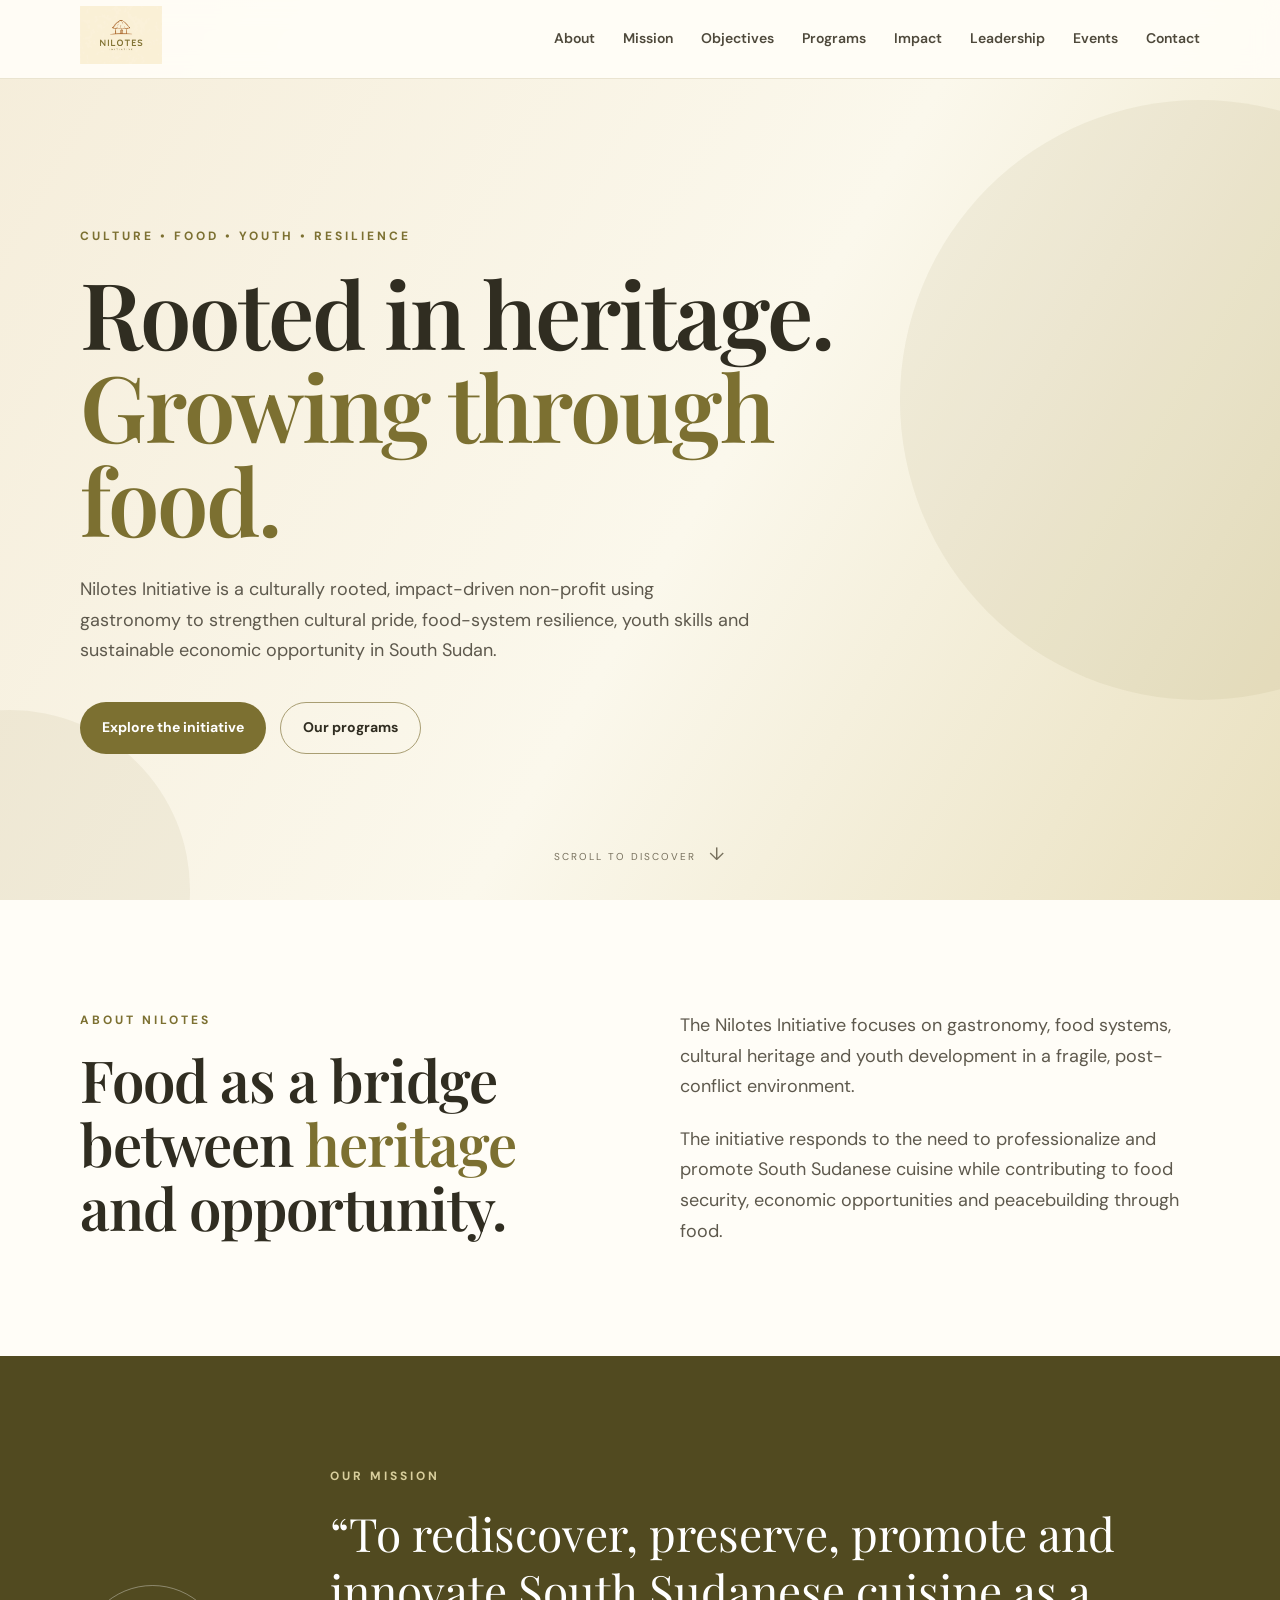
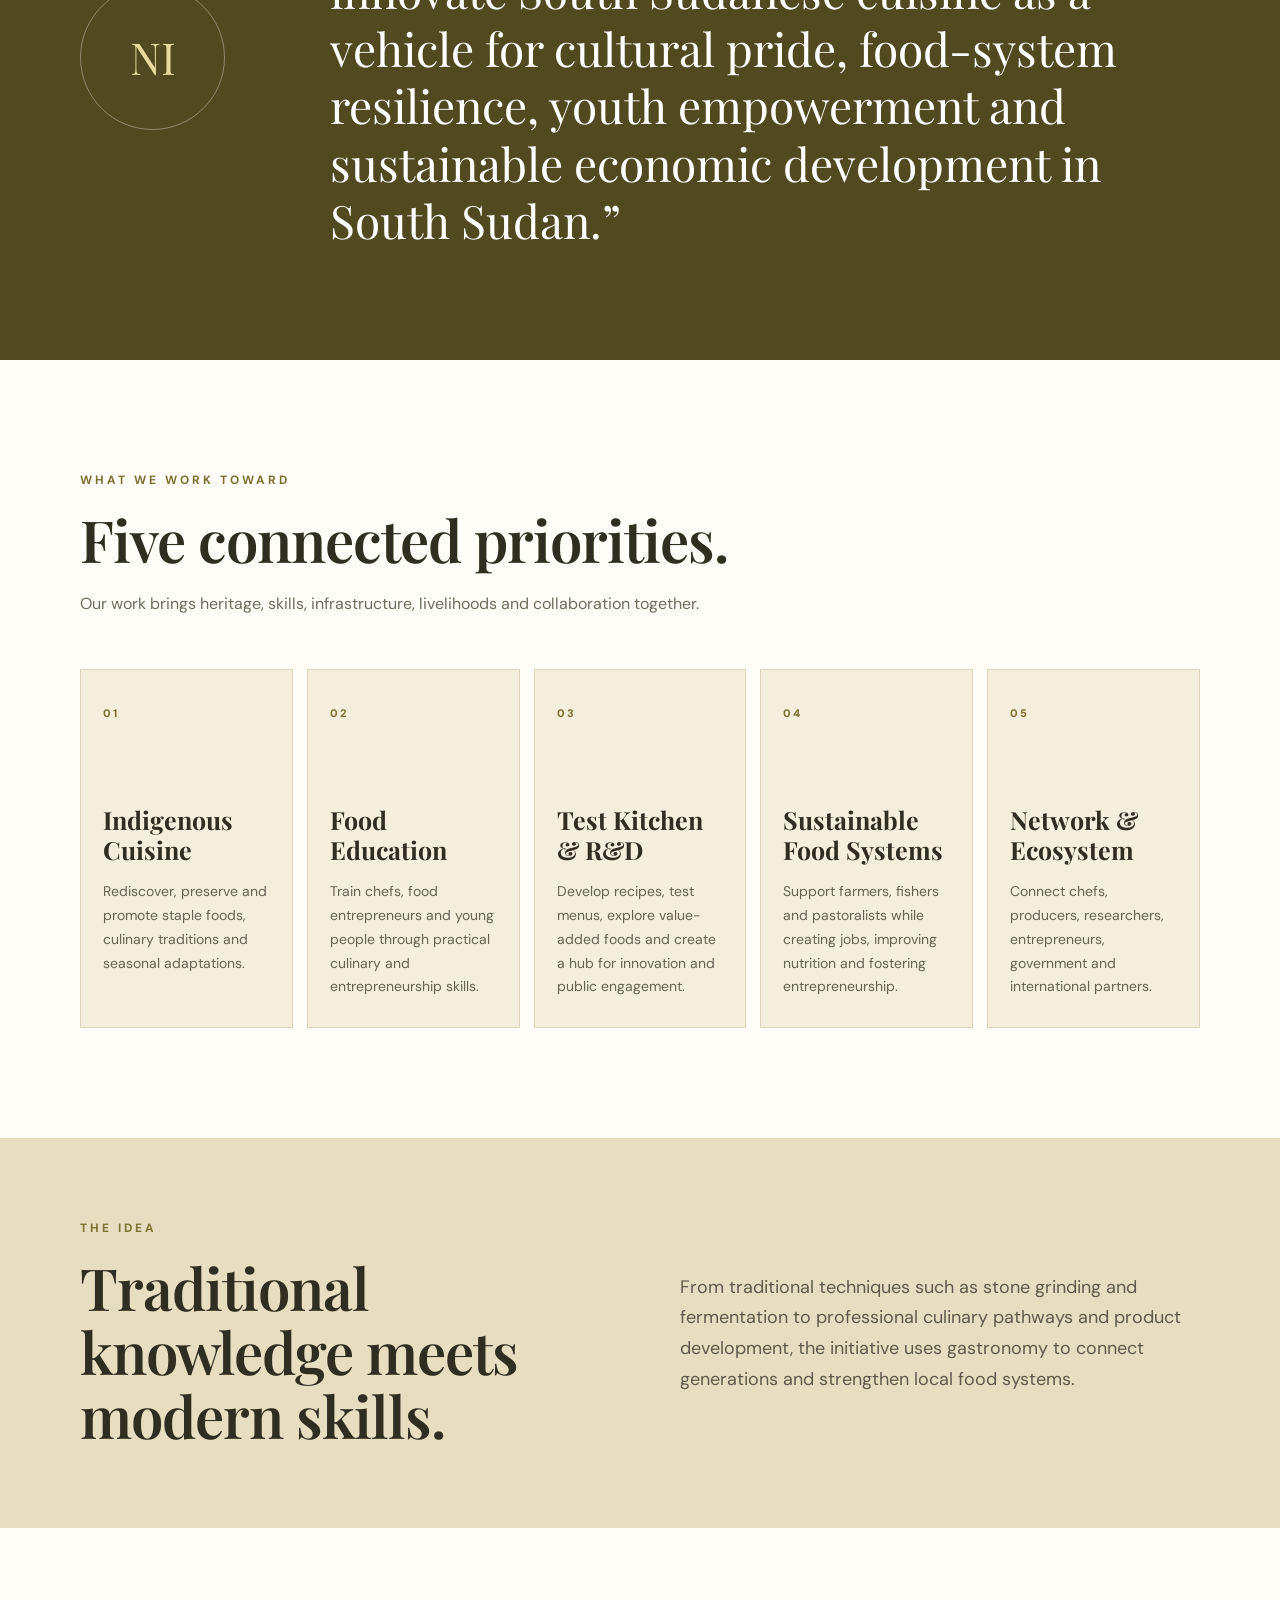
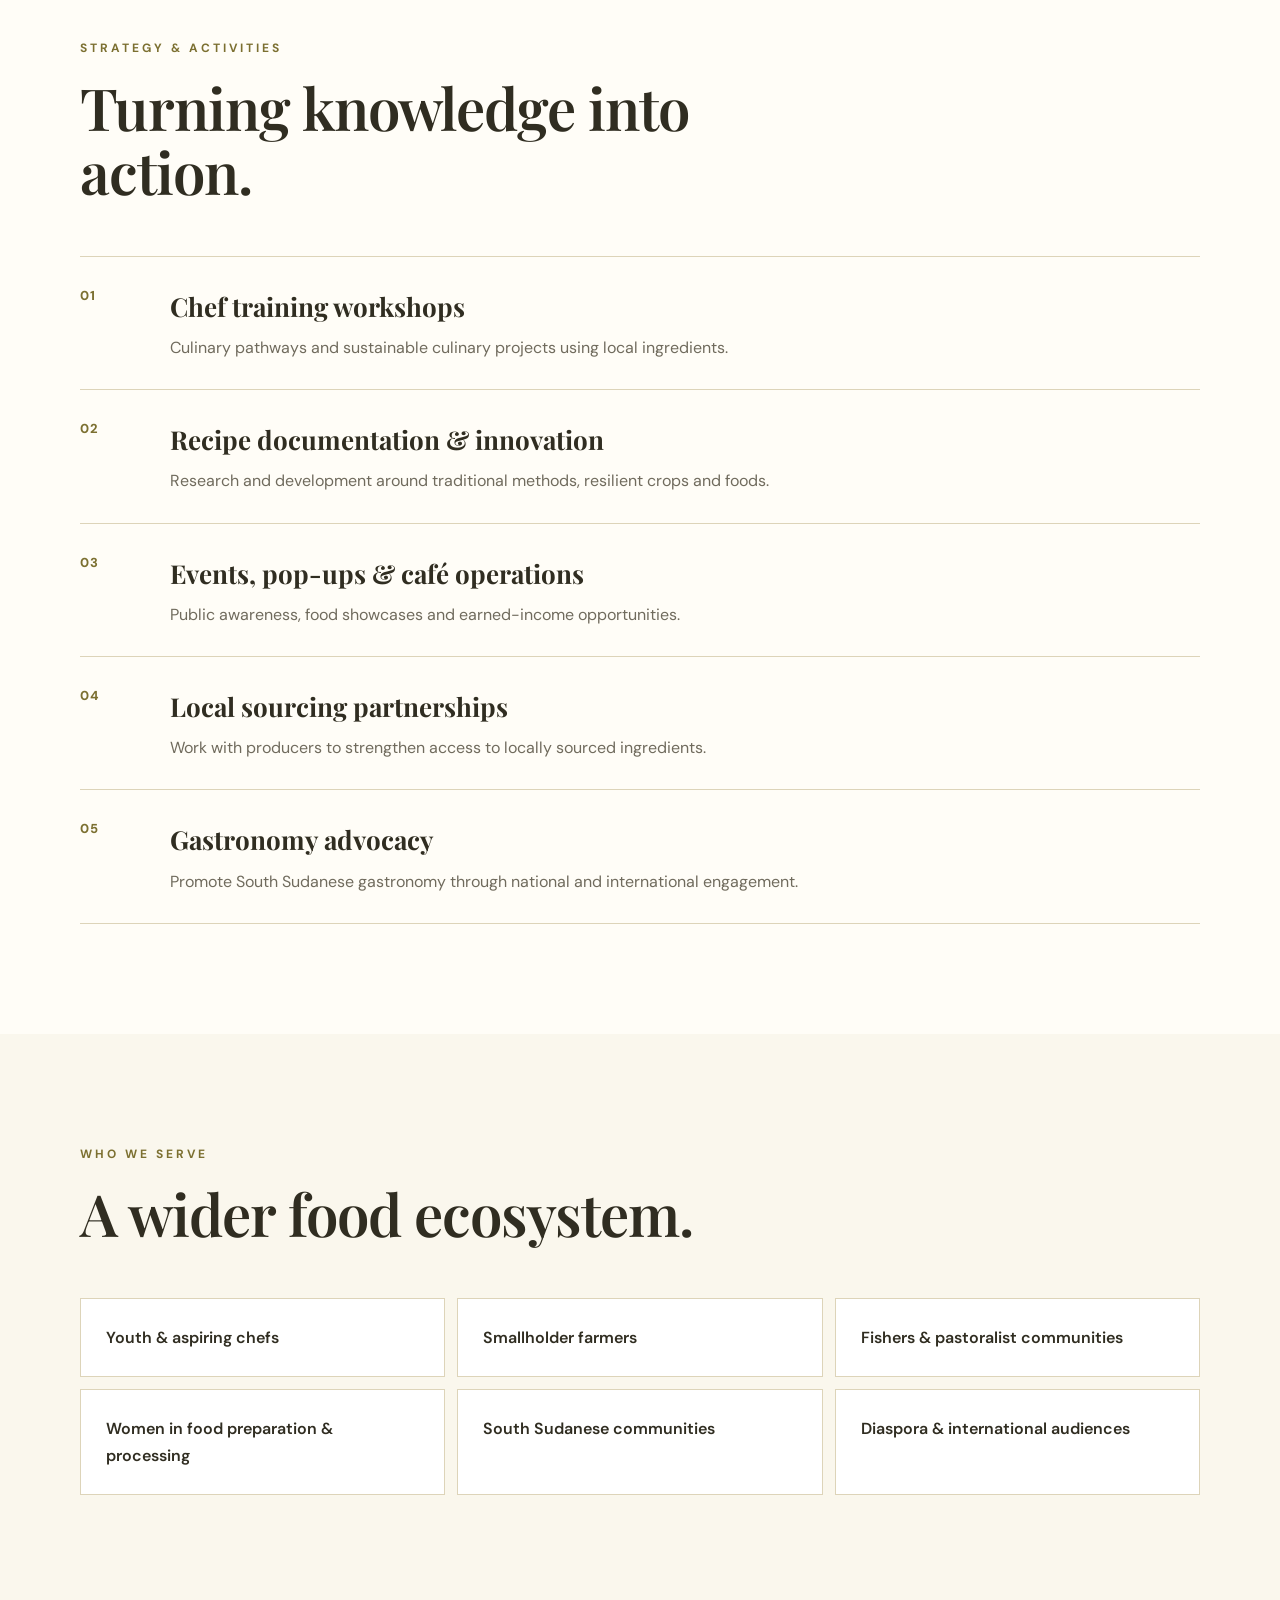
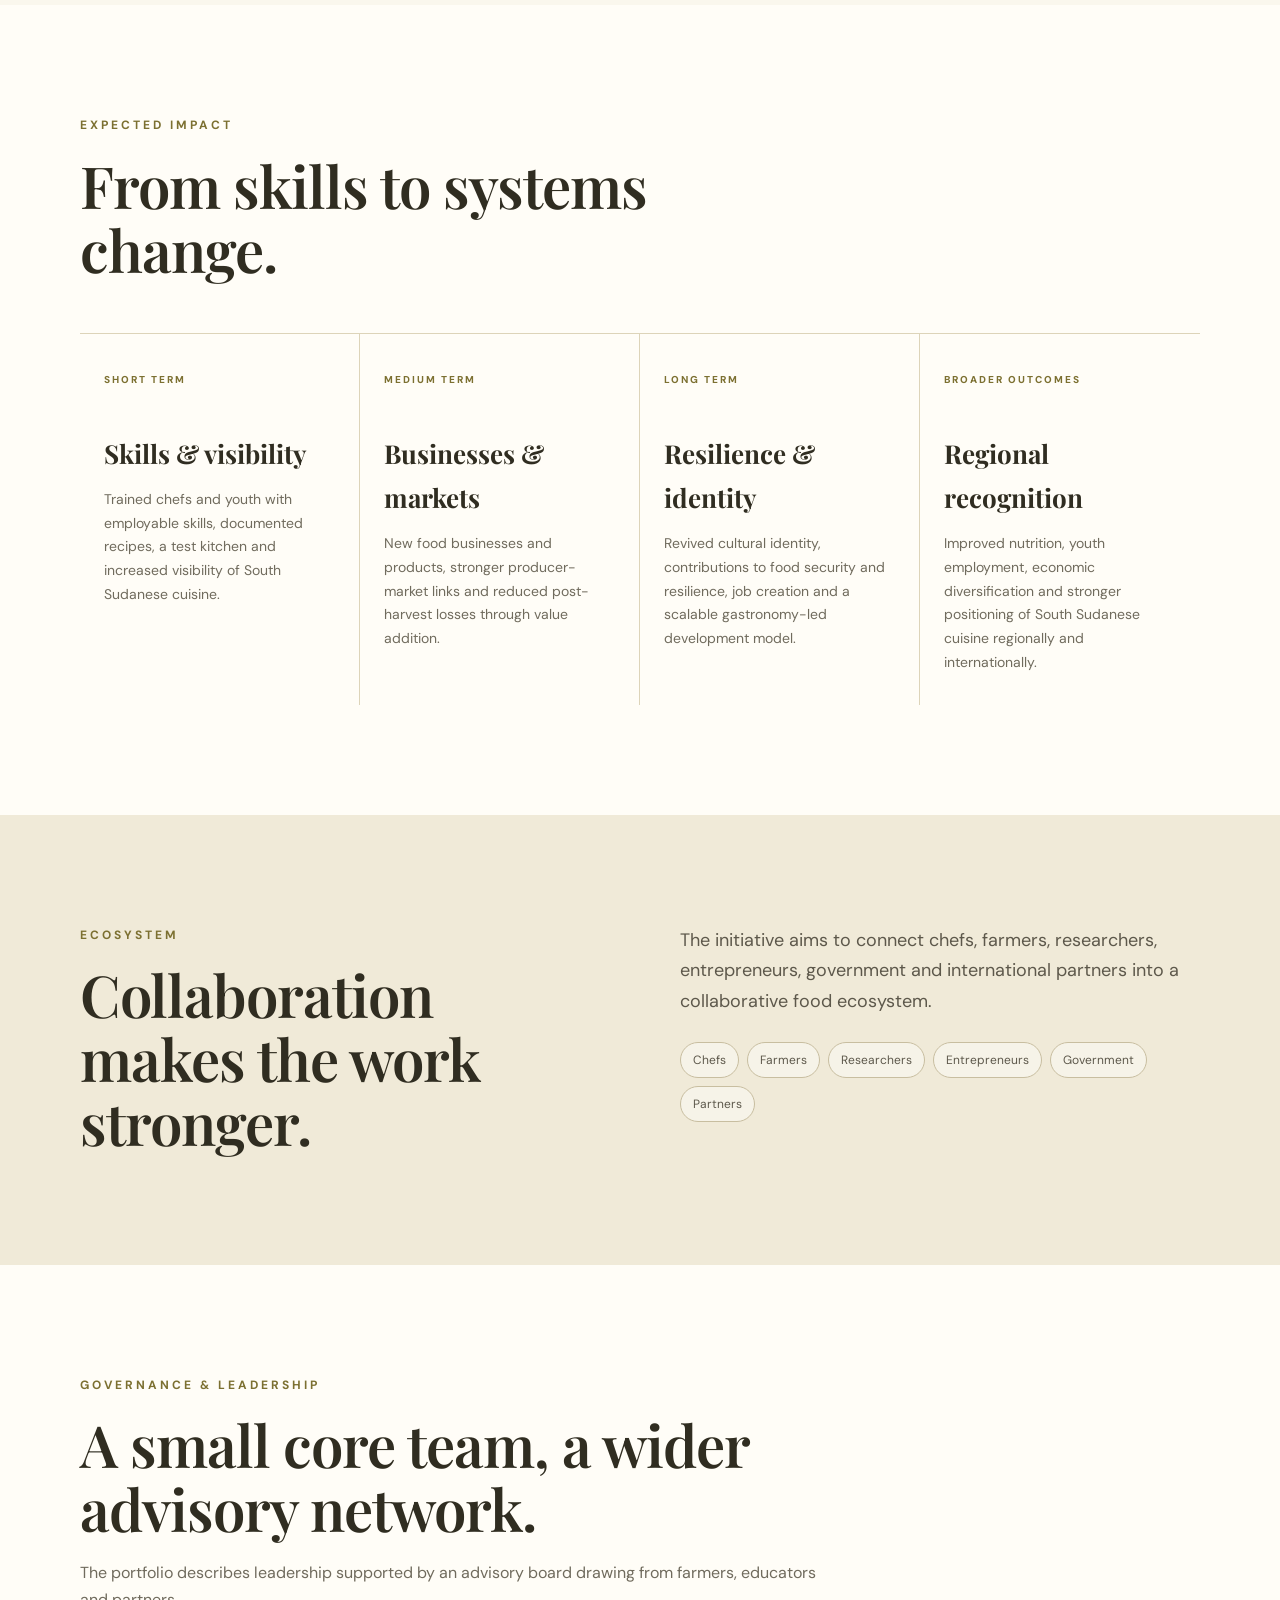
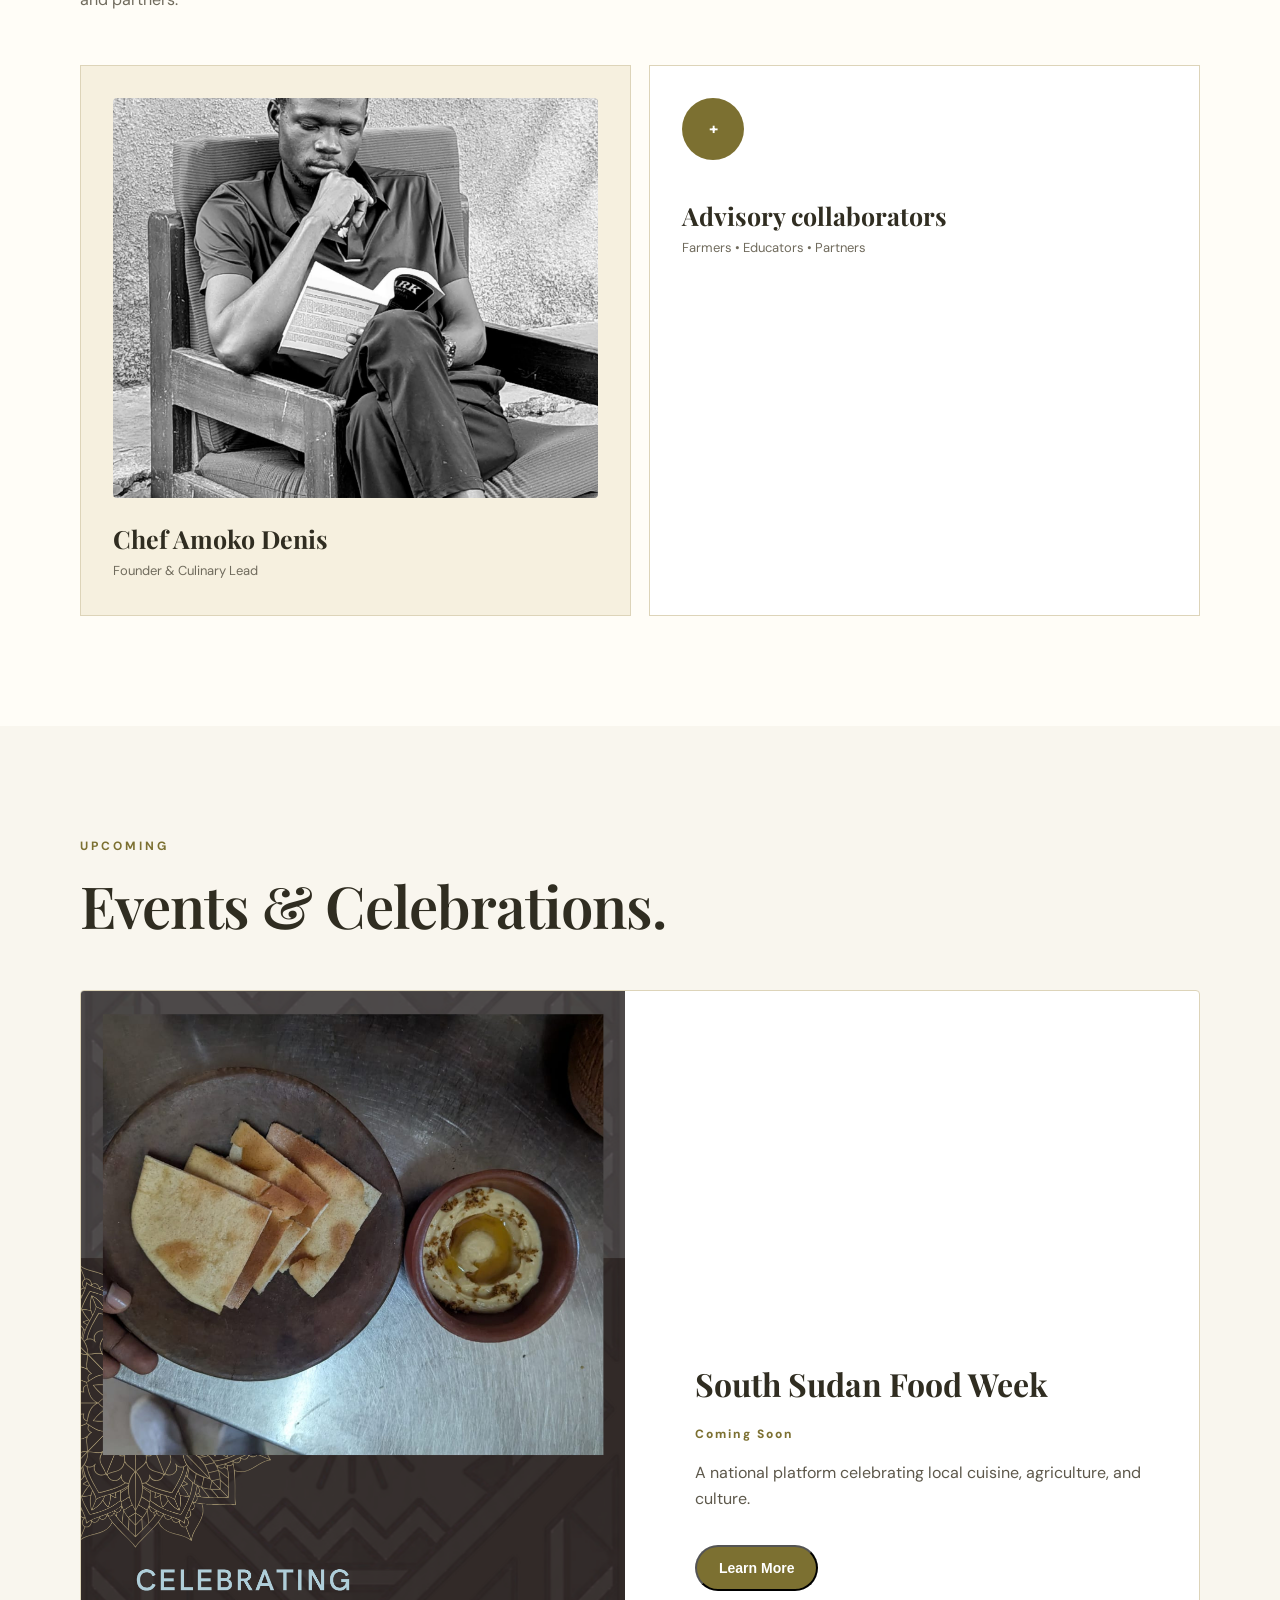
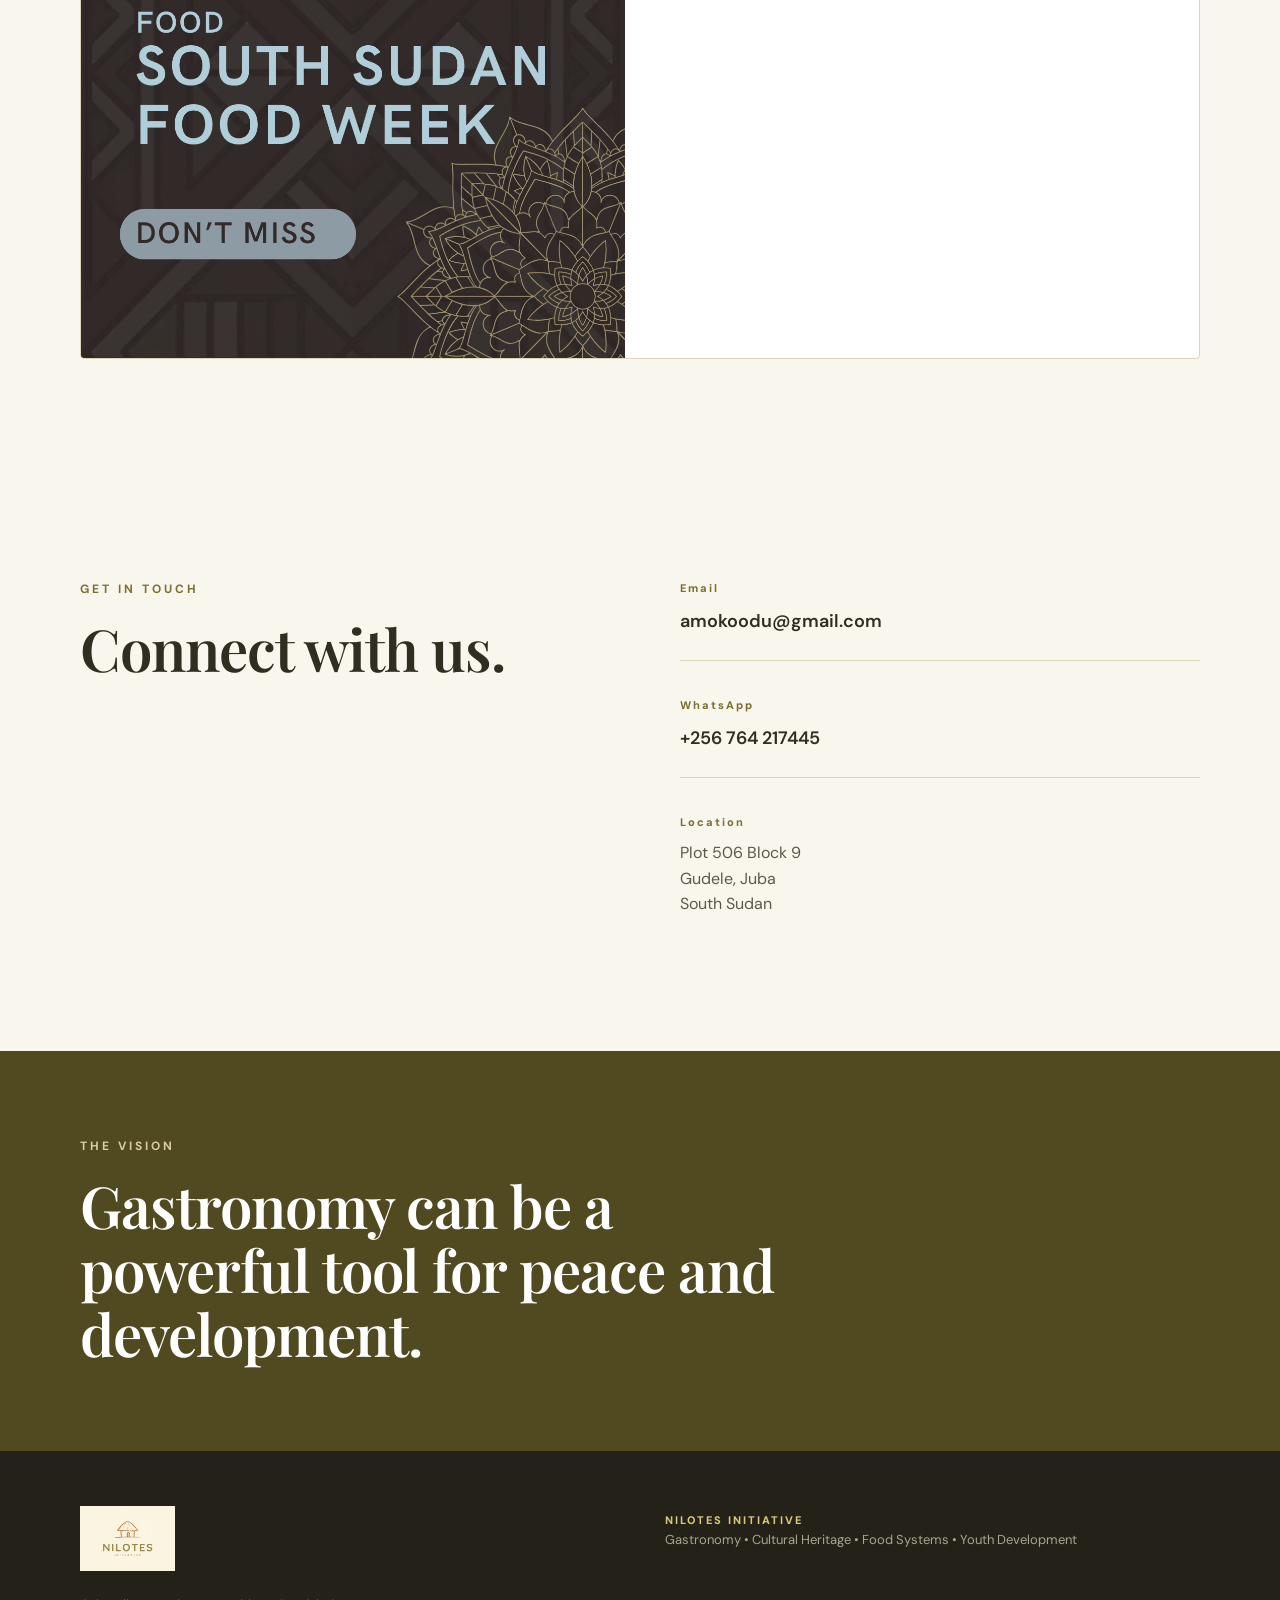
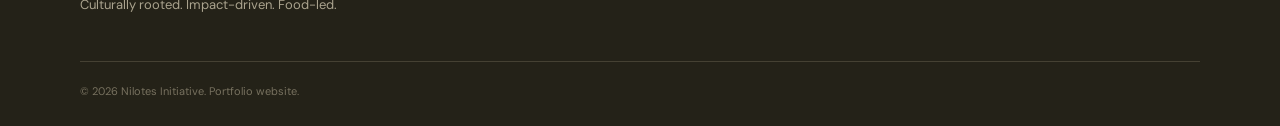
==== index.html @ ce0da90e "Add event details modal with South Sudan Food Week information" ====
<!DOCTYPE html>
<html lang="en">
<head>
  <meta charset="UTF-8">
  <meta name="viewport" content="width=device-width, initial-scale=1.0">
  <meta name="description" content="Nilotes Initiative — rediscovering, preserving, promoting and innovating South Sudanese cuisine.">
  <title>Nilotes Initiative | Gastronomy, Heritage & Food Systems</title>
  <link rel="icon" type="image/jpeg" href="assets/logo.jpeg">
  <link rel="preconnect" href="https://fonts.googleapis.com">
  <link rel="preconnect" href="https://fonts.gstatic.com" crossorigin>
  <link href="https://fonts.googleapis.com/css2?family=DM+Sans:wght@400;500;600;700&family=Playfair+Display:wght@500;600;700&display=swap" rel="stylesheet">
  <link rel="stylesheet" href="style.css">
  <script>
    window.va = window.va || function () { (window.vaq = window.vaq || []).push(arguments) };
  </script>
  <script defer src="/_vercel/insights/script.js"></script>
</head>
<body>
  <header class="site-header" id="top">
    <div class="container nav-wrap">
      <a class="brand" href="#home" aria-label="Nilotes Initiative home">
        <img src="assets/logo.jpeg" alt="Nilotes Initiative logo">
      </a>
      <button class="menu-toggle" aria-label="Open navigation" aria-expanded="false">☰</button>
      <nav class="nav" aria-label="Main navigation">
        <a href="#about">About</a>
        <a href="#mission">Mission</a>
        <a href="#objectives">Objectives</a>
        <a href="#programs">Programs</a>
        <a href="#impact">Impact</a>
        <a href="#team">Leadership</a>
        <a href="#events">Events</a>
        <a href="#contact">Contact</a>
      </nav>
    </div>
  </header>

  <main>
    <section class="hero" id="home">
      <div class="hero-overlay"></div>
      <div class="container hero-content">
        <p class="eyebrow">CULTURE • FOOD • YOUTH • RESILIENCE</p>
        <h1>Rooted in heritage.<br><span>Growing through food.</span></h1>
        <p class="hero-text">
          Nilotes Initiative is a culturally rooted, impact-driven non-profit using gastronomy
          to strengthen cultural pride, food-system resilience, youth skills and sustainable
          economic opportunity in South Sudan.
        </p>
        <div class="hero-actions">
          <a class="btn btn-primary" href="#about">Explore the initiative</a>
          <a class="btn btn-ghost" href="#programs">Our programs</a>
        </div>
      </div>
      <div class="scroll-note">SCROLL TO DISCOVER <span>↓</span></div>
    </section>

    <section class="intro section" id="about">
      <div class="container two-col">
        <div>
          <p class="eyebrow">ABOUT NILOTES</p>
          <h2>Food as a bridge between <em>heritage</em> and opportunity.</h2>
        </div>
        <div class="lead-copy">
          <p>
            The Nilotes Initiative focuses on gastronomy, food systems, cultural heritage and
            youth development in a fragile, post-conflict environment.
          </p>
          <p>
            The initiative responds to the need to professionalize and promote South Sudanese
            cuisine while contributing to food security, economic opportunities and peacebuilding
            through food.
          </p>
        </div>
      </div>
    </section>

    <section class="mission section dark-section" id="mission">
      <div class="container mission-grid">
        <div class="mission-mark">NI</div>
        <div>
          <p class="eyebrow light">OUR MISSION</p>
          <blockquote>
            “To rediscover, preserve, promote and innovate South Sudanese cuisine as a vehicle
            for cultural pride, food-system resilience, youth empowerment and sustainable
            economic development in South Sudan.”
          </blockquote>
        </div>
      </div>
    </section>

    <section class="section objectives" id="objectives">
      <div class="container">
        <div class="section-heading">
          <p class="eyebrow">WHAT WE WORK TOWARD</p>
          <h2>Five connected priorities.</h2>
          <p>Our work brings heritage, skills, infrastructure, livelihoods and collaboration together.</p>
        </div>

        <div class="cards">
          <article class="card">
            <span class="card-number">01</span>
            <h3>Indigenous Cuisine</h3>
            <p>Rediscover, preserve and promote staple foods, culinary traditions and seasonal adaptations.</p>
          </article>
          <article class="card">
            <span class="card-number">02</span>
            <h3>Food Education</h3>
            <p>Train chefs, food entrepreneurs and young people through practical culinary and entrepreneurship skills.</p>
          </article>
          <article class="card">
            <span class="card-number">03</span>
            <h3>Test Kitchen & R&D</h3>
            <p>Develop recipes, test menus, explore value-added foods and create a hub for innovation and public engagement.</p>
          </article>
          <article class="card">
            <span class="card-number">04</span>
            <h3>Sustainable Food Systems</h3>
            <p>Support farmers, fishers and pastoralists while creating jobs, improving nutrition and fostering entrepreneurship.</p>
          </article>
          <article class="card">
            <span class="card-number">05</span>
            <h3>Network & Ecosystem</h3>
            <p>Connect chefs, producers, researchers, entrepreneurs, government and international partners.</p>
          </article>
        </div>
      </div>
    </section>

    <section class="story-band">
      <div class="container story-grid">
        <div>
          <p class="eyebrow">THE IDEA</p>
          <h2>Traditional knowledge meets modern skills.</h2>
        </div>
        <p>
          From traditional techniques such as stone grinding and fermentation to professional
          culinary pathways and product development, the initiative uses gastronomy to connect
          generations and strengthen local food systems.
        </p>
      </div>
    </section>

    <section class="section programs" id="programs">
      <div class="container">
        <div class="section-heading">
          <p class="eyebrow">STRATEGY & ACTIVITIES</p>
          <h2>Turning knowledge into action.</h2>
        </div>
        <div class="program-list">
          <div class="program">
            <div class="program-icon">01</div>
            <div>
              <h3>Chef training workshops</h3>
              <p>Culinary pathways and sustainable culinary projects using local ingredients.</p>
            </div>
          </div>
          <div class="program">
            <div class="program-icon">02</div>
            <div>
              <h3>Recipe documentation & innovation</h3>
              <p>Research and development around traditional methods, resilient crops and foods.</p>
            </div>
          </div>
          <div class="program">
            <div class="program-icon">03</div>
            <div>
              <h3>Events, pop-ups & café operations</h3>
              <p>Public awareness, food showcases and earned-income opportunities.</p>
            </div>
          </div>
          <div class="program">
            <div class="program-icon">04</div>
            <div>
              <h3>Local sourcing partnerships</h3>
              <p>Work with producers to strengthen access to locally sourced ingredients.</p>
            </div>
          </div>
          <div class="program">
            <div class="program-icon">05</div>
            <div>
              <h3>Gastronomy advocacy</h3>
              <p>Promote South Sudanese gastronomy through national and international engagement.</p>
            </div>
          </div>
        </div>
      </div>
    </section>

    <section class="beneficiaries section">
      <div class="container">
        <div class="section-heading">
          <p class="eyebrow">WHO WE SERVE</p>
          <h2>A wider food ecosystem.</h2>
        </div>
        <div class="beneficiary-grid">
          <div>Youth & aspiring chefs</div>
          <div>Smallholder farmers</div>
          <div>Fishers & pastoralist communities</div>
          <div>Women in food preparation & processing</div>
          <div>South Sudanese communities</div>
          <div>Diaspora & international audiences</div>
        </div>
      </div>
    </section>

    <section class="section impact" id="impact">
      <div class="container">
        <div class="section-heading">
          <p class="eyebrow">EXPECTED IMPACT</p>
          <h2>From skills to systems change.</h2>
        </div>
        <div class="timeline">
          <div class="timeline-item">
            <span>SHORT TERM</span>
            <h3>Skills & visibility</h3>
            <p>Trained chefs and youth with employable skills, documented recipes, a test kitchen and increased visibility of South Sudanese cuisine.</p>
          </div>
          <div class="timeline-item">
            <span>MEDIUM TERM</span>
            <h3>Businesses & markets</h3>
            <p>New food businesses and products, stronger producer-market links and reduced post-harvest losses through value addition.</p>
          </div>
          <div class="timeline-item">
            <span>LONG TERM</span>
            <h3>Resilience & identity</h3>
            <p>Revived cultural identity, contributions to food security and resilience, job creation and a scalable gastronomy-led development model.</p>
          </div>
          <div class="timeline-item">
            <span>BROADER OUTCOMES</span>
            <h3>Regional recognition</h3>
            <p>Improved nutrition, youth employment, economic diversification and stronger positioning of South Sudanese cuisine regionally and internationally.</p>
          </div>
        </div>
      </div>
    </section>

    <section class="section ecosystem">
      <div class="container two-col">
        <div>
          <p class="eyebrow">ECOSYSTEM</p>
          <h2>Collaboration makes the work stronger.</h2>
        </div>
        <div class="ecosystem-copy">
          <p>
            The initiative aims to connect chefs, farmers, researchers, entrepreneurs, government
            and international partners into a collaborative food ecosystem.
          </p>
          <div class="tag-row">
            <span>Chefs</span><span>Farmers</span><span>Researchers</span><span>Entrepreneurs</span>
            <span>Government</span><span>Partners</span>
          </div>
        </div>
      </div>
    </section>

    <section class="section leadership" id="team">
      <div class="container">
        <div class="section-heading">
          <p class="eyebrow">GOVERNANCE & LEADERSHIP</p>
          <h2>A small core team, a wider advisory network.</h2>
          <p>The portfolio describes leadership supported by an advisory board drawing from farmers, educators and partners.</p>
        </div>
        <div class="team-grid">
          <article class="person">
            <img src="assets/amoko.jpg" alt="Chef Amoko Denis" class="person-photo">
            <h3>Chef Amoko Denis</h3>
            <p>Founder & Culinary Lead</p>
          </article>
          <article class="person advisory">
            <div class="initials">+</div>
            <h3>Advisory collaborators</h3>
            <p>Farmers • Educators • Partners</p>
          </article>
        </div>
      </div>
    </section>

    <section class="section events" id="events">
      <div class="container">
        <div class="section-heading">
          <p class="eyebrow">UPCOMING</p>
          <h2>Events & Celebrations.</h2>
        </div>
        <div class="events-grid">
          <div class="event-card">
            <img src="assets/food-week.png" alt="South Sudan Food Week" class="event-image">
            <div class="event-info">
              <h3>South Sudan Food Week</h3>
              <p class="event-status">Coming Soon</p>
              <p class="event-description">A national platform celebrating local cuisine, agriculture, and culture.</p>
              <button class="btn btn-primary event-btn" data-event="food-week">Learn More</button>
            </div>
          </div>
        </div>
      </div>
    </section>

    <!-- Event Modal -->
    <div id="eventModal" class="modal">
      <div class="modal-content">
        <span class="close">&times;</span>
        <h2>South Sudan Food Week</h2>
        <p class="modal-subtitle">A National Platform for Culinary Heritage & Sustainable Gastronomy</p>
        
        <h3>About the Event</h3>
        <p>South Sudan Food Week is a national platform celebrating local cuisine, agriculture, and culture. Inspired by models such as Cairo Food Week, it showcases South Sudanese talent alongside regional and international chefs, promotes local produce, and creates immersive experiences that blend heritage with modern hospitality.</p>
        
        <h3>Objectives</h3>
        <p>To place South Sudanese food and chefs on the regional and global gastronomy map, strengthen local value chains, reduce import dependence, and position the country as a destination for authentic culinary experiences.</p>
        
        <h3>Mission</h3>
        <p>We celebrate our diverse culinary heritage while advancing sustainable gastronomy through the use of local ingredients, short supply chains, and responsible practices as the future of hospitality. Through chef collaborations, markets, tastings, and dialogues, the event supports local producers, elevates emerging talent, and builds resilient food systems that nourish communities and power the hospitality sector.</p>
        
        <h3>Event Contact</h3>
        <p><strong>Amoko Denis Tani</strong><br>
        📞 +256 926 995461<br>
        📧 amokoodu@gmail.com</p>
        
        <p class="modal-note">For more information and partnership opportunities, reach out directly to the event organizer.</p>
      </div>
    </div>

    <section class="section contact" id="contact">
      <div class="container">
        <div class="contact-grid">
          <div>
            <p class="eyebrow">GET IN TOUCH</p>
            <h2>Connect with us.</h2>
          </div>
          <div class="contact-info">
            <div class="contact-item">
              <p class="contact-label">Email</p>
              <a href="mailto:amokoodu@gmail.com" class="contact-link">amokoodu@gmail.com</a>
            </div>
            <div class="contact-item">
              <p class="contact-label">WhatsApp</p>
              <a href="https://wa.me/256764217445" class="contact-link" target="_blank">+256 764 217445</a>
            </div>
            <div class="contact-item">
              <p class="contact-label">Location</p>
              <p class="location-text">Plot 506 Block 9<br>Gudele, Juba<br>South Sudan</p>
            </div>
          </div>
        </div>
      </div>
    </section>

    <section class="cta">
      <div class="container cta-inner">
        <div>
          <p class="eyebrow light">THE VISION</p>
          <h2>Gastronomy can be a powerful tool for peace and development.</h2>
        </div>
      </div>
    </section>
  </main>

  <footer class="footer">
    <div class="container footer-grid">
      <div>
        <img src="assets/logo.jpeg" alt="Nilotes Initiative logo" class="footer-logo">
        <p>Culturally rooted. Impact-driven. Food-led.</p>
      </div>
      <div>
        <p class="footer-label">NILOTES INITIATIVE</p>
        <p>Gastronomy • Cultural Heritage • Food Systems • Youth Development</p>
      </div>
    </div>
    <div class="container copyright">© <span id="year"></span> Nilotes Initiative. Portfolio website.</div>
  </footer>

  <script src="script.js"></script>
</body>
</html>
---- style.css ----
*{box-sizing:border-box;margin:0;padding:0}
:root{
  --ink:#302d21;--olive:#7c7031;--olive-dark:#514a20;--cream:#f7f0dc;
  --paper:#fffdf7;--line:#ddd4b9;--muted:#706b5d;--white:#fff;
}
html{scroll-behavior:smooth}
body{font-family:"DM Sans",sans-serif;color:var(--ink);background:var(--paper);line-height:1.7}
a{text-decoration:none;color:inherit}
.container{width:min(1120px,calc(100% - 40px));margin:auto}
.site-header{position:fixed;top:0;left:0;width:100%;z-index:20;background:rgba(255,253,247,.94);backdrop-filter:blur(12px);border-bottom:1px solid rgba(221,212,185,.6)}
.nav-wrap{height:78px;display:flex;align-items:center;justify-content:space-between}
.brand img{width:82px;height:58px;object-fit:cover;mix-blend-mode:multiply}
.nav{display:flex;gap:28px;font-size:14px;font-weight:600;color:#4e493b}
.nav a{position:relative}.nav a:after{content:"";position:absolute;left:0;bottom:-7px;width:0;height:2px;background:var(--olive);transition:.25s}.nav a:hover:after{width:100%}
.menu-toggle{display:none;border:0;background:none;font-size:26px;color:var(--ink)}
.hero{min-height:100vh;display:flex;align-items:center;position:relative;overflow:hidden;background:linear-gradient(120deg,#f5edda 0%,#fbf8ec 55%,#e9e0bf 100%)}
.hero:before{content:"";position:absolute;width:600px;height:600px;border-radius:50%;right:-220px;top:100px;background:rgba(124,112,49,.08)}
.hero:after{content:"";position:absolute;width:360px;height:360px;border-radius:50%;left:-170px;bottom:-170px;background:rgba(124,112,49,.08)}
.hero-content{position:relative;z-index:1;padding-top:80px}
.eyebrow{font-size:12px;letter-spacing:3px;font-weight:700;color:var(--olive);margin-bottom:18px}
.eyebrow.light{color:#d9cf9d}
.hero h1{font-family:"Playfair Display",serif;font-size:clamp(52px,8vw,92px);line-height:1.02;max-width:850px;font-weight:600;letter-spacing:-2px}
.hero h1 span{color:var(--olive)}
.hero-text{max-width:670px;font-size:18px;color:#5e594d;margin:28px 0 36px}
.hero-actions{display:flex;gap:14px;flex-wrap:wrap}
.btn{display:inline-flex;align-items:center;justify-content:center;padding:13px 22px;border-radius:999px;font-weight:700;font-size:14px;transition:.25s}
.btn-primary{background:var(--olive);color:white}.btn-primary:hover{background:var(--olive-dark);transform:translateY(-2px)}
.btn-ghost{border:1px solid #a99e73}.btn-ghost:hover{background:white}
.scroll-note{position:absolute;bottom:30px;left:50%;transform:translateX(-50%);font-size:10px;letter-spacing:2px;color:#77705d;z-index:2}
.scroll-note span{font-size:18px;margin-left:8px}
.section{padding:110px 0}
.two-col{display:grid;grid-template-columns:1fr 1fr;gap:80px;align-items:start}
h2{font-family:"Playfair Display",serif;font-size:clamp(38px,5vw,58px);line-height:1.1;font-weight:600;letter-spacing:-1px}
.intro h2 em{color:var(--olive);font-style:normal}
.lead-copy{font-size:18px;color:#5e594d}.lead-copy p+p{margin-top:22px}
.dark-section{background:var(--olive-dark);color:white}
.mission-grid{display:grid;grid-template-columns:180px 1fr;gap:70px;align-items:center}
.mission-mark{width:145px;height:145px;border:1px solid rgba(255,255,255,.35);border-radius:50%;display:grid;place-items:center;font-family:"Playfair Display",serif;font-size:44px;color:#e5d99d}
blockquote{font-family:"Playfair Display",serif;font-size:clamp(28px,4vw,46px);line-height:1.25;max-width:900px}
.section-heading{max-width:760px;margin-bottom:52px}.section-heading>p:last-child{color:var(--muted);margin-top:18px;font-size:16px}
.cards{display:grid;grid-template-columns:repeat(5,1fr);gap:14px}
.card{min-height:300px;padding:28px 22px;background:#f4eedc;border:1px solid var(--line);transition:.25s}
.card:hover{transform:translateY(-6px);background:#eee5c9}
.card-number{font-size:11px;letter-spacing:2px;color:var(--olive);font-weight:800}
.card h3{font-family:"Playfair Display",serif;font-size:25px;line-height:1.2;margin:80px 0 15px}
.card p{font-size:14px;color:#686255}
.story-band{background:#e7dec1;padding:80px 0}
.story-grid{display:grid;grid-template-columns:1fr 1fr;gap:80px;align-items:center}
.story-grid h2{max-width:560px}.story-grid>p{font-size:18px;color:#5f594b}
.program-list{border-top:1px solid var(--line)}
.program{display:grid;grid-template-columns:90px 1fr;padding:28px 0;border-bottom:1px solid var(--line);align-items:start}
.program-icon{font-weight:800;color:var(--olive);font-size:13px;letter-spacing:1px}
.program h3{font-family:"Playfair Display",serif;font-size:26px}.program p{color:var(--muted);max-width:680px;margin-top:5px}
.beneficiaries{background:#faf7ed}
.beneficiary-grid{display:grid;grid-template-columns:repeat(3,1fr);gap:12px}
.beneficiary-grid div{padding:25px;border:1px solid var(--line);font-weight:600;background:white}
.timeline{display:grid;grid-template-columns:repeat(4,1fr);gap:0;border-top:1px solid var(--line)}
.timeline-item{padding:30px 24px;border-right:1px solid var(--line)}.timeline-item:last-child{border-right:0}
.timeline-item span{font-size:10px;letter-spacing:2px;font-weight:800;color:var(--olive)}
.timeline-item h3{font-family:"Playfair Display",serif;font-size:26px;margin:40px 0 12px}.timeline-item p{font-size:14px;color:var(--muted)}
.ecosystem{background:#f0ead8}
.ecosystem-copy{font-size:18px;color:#5d584b}.tag-row{display:flex;gap:8px;flex-wrap:wrap;margin-top:25px}.tag-row span{border:1px solid #c8bea0;border-radius:999px;padding:7px 12px;font-size:12px;background:rgba(255,255,255,.4)}
.events{background:#f9f6ee}
.events-grid{display:grid;grid-template-columns:1fr;gap:24px}
.event-card{display:grid;grid-template-columns:1fr 1fr;gap:30px;align-items:center;background:white;border:1px solid var(--line);overflow:hidden;border-radius:4px}
.event-image{width:100%;height:100%;object-fit:cover;display:block;min-height:400px}
.event-info{padding:40px}
.event-info h3{font-family:"Playfair Display",serif;font-size:32px;margin-bottom:12px;color:var(--ink)}
.event-status{font-size:12px;letter-spacing:2px;font-weight:800;color:var(--olive);margin-bottom:16px}
.event-description{font-size:16px;color:#5d584b;margin-bottom:24px;line-height:1.6}
.event-btn{margin-top:10px}
.modal{display:none;position:fixed;z-index:100;left:0;top:0;width:100%;height:100%;background:rgba(0,0,0,.6);overflow-y:auto}
.modal-content{background:white;margin:5% auto;padding:40px;border-radius:4px;max-width:800px;box-shadow:0 4px 20px rgba(0,0,0,.2)}
.modal-content h2{font-family:"Playfair Display",serif;font-size:36px;margin-bottom:8px;color:var(--ink)}
.modal-subtitle{font-size:16px;color:var(--olive);margin-bottom:30px;font-weight:600}
.modal-content h3{font-family:"Playfair Display",serif;font-size:22px;margin-top:24px;margin-bottom:12px;color:var(--ink)}
.modal-content p{font-size:15px;color:#5d584b;line-height:1.7;margin-bottom:16px}
.modal-note{background:#f9f6ee;padding:16px;border-left:3px solid var(--olive);margin-top:30px!important}
.close{color:#999;float:right;font-size:28px;font-weight:bold;cursor:pointer;transition:.25s}
.close:hover{color:var(--ink)}
@media(max-width:700px){.modal-content{margin:20% auto;padding:24px}.modal-content h2{font-size:28px}.modal-content h3{font-size:18px}}
.team-grid{display:grid;grid-template-columns:repeat(2,1fr);gap:18px}
.person{padding:32px;background:#f6f0df;border:1px solid var(--line)}.person .initials{width:62px;height:62px;border-radius:50%;display:grid;place-items:center;background:var(--olive);color:white;font-weight:800;margin-bottom:35px}.person h3{font-family:"Playfair Display",serif;font-size:25px}.person p{color:var(--muted);font-size:13px}.person.advisory{background:#fff}
.person-photo{width:100%;height:400px;object-fit:cover;margin-bottom:20px;border-radius:4px;display:block}
.contact{background:#f9f6ee}
.contact-grid{display:grid;grid-template-columns:1fr 1fr;gap:80px;align-items:start}
.contact-info{display:flex;flex-direction:column;gap:35px}
.contact-item{border-bottom:1px solid var(--line);padding-bottom:24px}
.contact-item:last-child{border-bottom:none}
.contact-label{font-size:11px;letter-spacing:2px;font-weight:800;color:var(--olive);margin-bottom:8px}
.contact-link{font-size:18px;color:var(--ink);font-weight:600;transition:.25s}.contact-link:hover{color:var(--olive)}
.location-text{font-size:16px;color:#5d584b;line-height:1.6}
.cta{background:var(--olive-dark);color:white;padding:85px 0}.cta-inner{display:block}.cta h2{max-width:760px}.btn-light{background:#f3ecd8;color:var(--olive-dark)}.btn-light:hover{transform:translateY(-2px)}
.footer{background:#242218;color:#d9d2b9;padding:55px 0 25px}.footer-grid{display:grid;grid-template-columns:1fr 1fr;gap:50px;padding-bottom:45px}.footer-logo{width:95px;height:65px;object-fit:cover;mix-blend-mode:screen;margin-bottom:15px}.footer p{font-size:13px;color:#aaa38e}.footer-label{letter-spacing:2px;font-size:11px!important;font-weight:800!important;color:#d8c979!important;margin-top:5px}.copyright{border-top:1px solid #454133;padding-top:20px;font-size:11px;color:#77715f}
@media(max-width:900px){.cards{grid-template-columns:repeat(2,1fr)}.timeline{grid-template-columns:repeat(2,1fr)}.timeline-item:nth-child(2){border-right:0}.timeline-item:nth-child(-n+2){border-bottom:1px solid var(--line)}}
@media(max-width:700px){.nav{display:none;position:absolute;top:78px;left:0;width:100%;background:var(--paper);padding:20px;flex-direction:column;gap:16px;border-bottom:1px solid var(--line)}.nav.open{display:flex}.menu-toggle{display:block}.two-col,.story-grid,.mission-grid,.contact-grid{grid-template-columns:1fr;gap:35px}.mission-mark{width:100px;height:100px;font-size:32px}.cards,.beneficiary-grid,.team-grid,.timeline,.footer-grid,.event-card{grid-template-columns:1fr}.card{min-height:0}.card h3{margin-top:45px}.event-card{grid-template-columns:1fr}.event-image{min-height:300px}.event-info{padding:25px}.timeline-item{border-right:0;border-bottom:1px solid var(--line)!important}.timeline-item:last-child{border-bottom:0!important}.cta-inner{display:block}.cta .btn{margin-top:30px}.hero{min-height:780px}.hero h1{font-size:55px}.hero-text{font-size:16px}.section{padding:80px 0}}
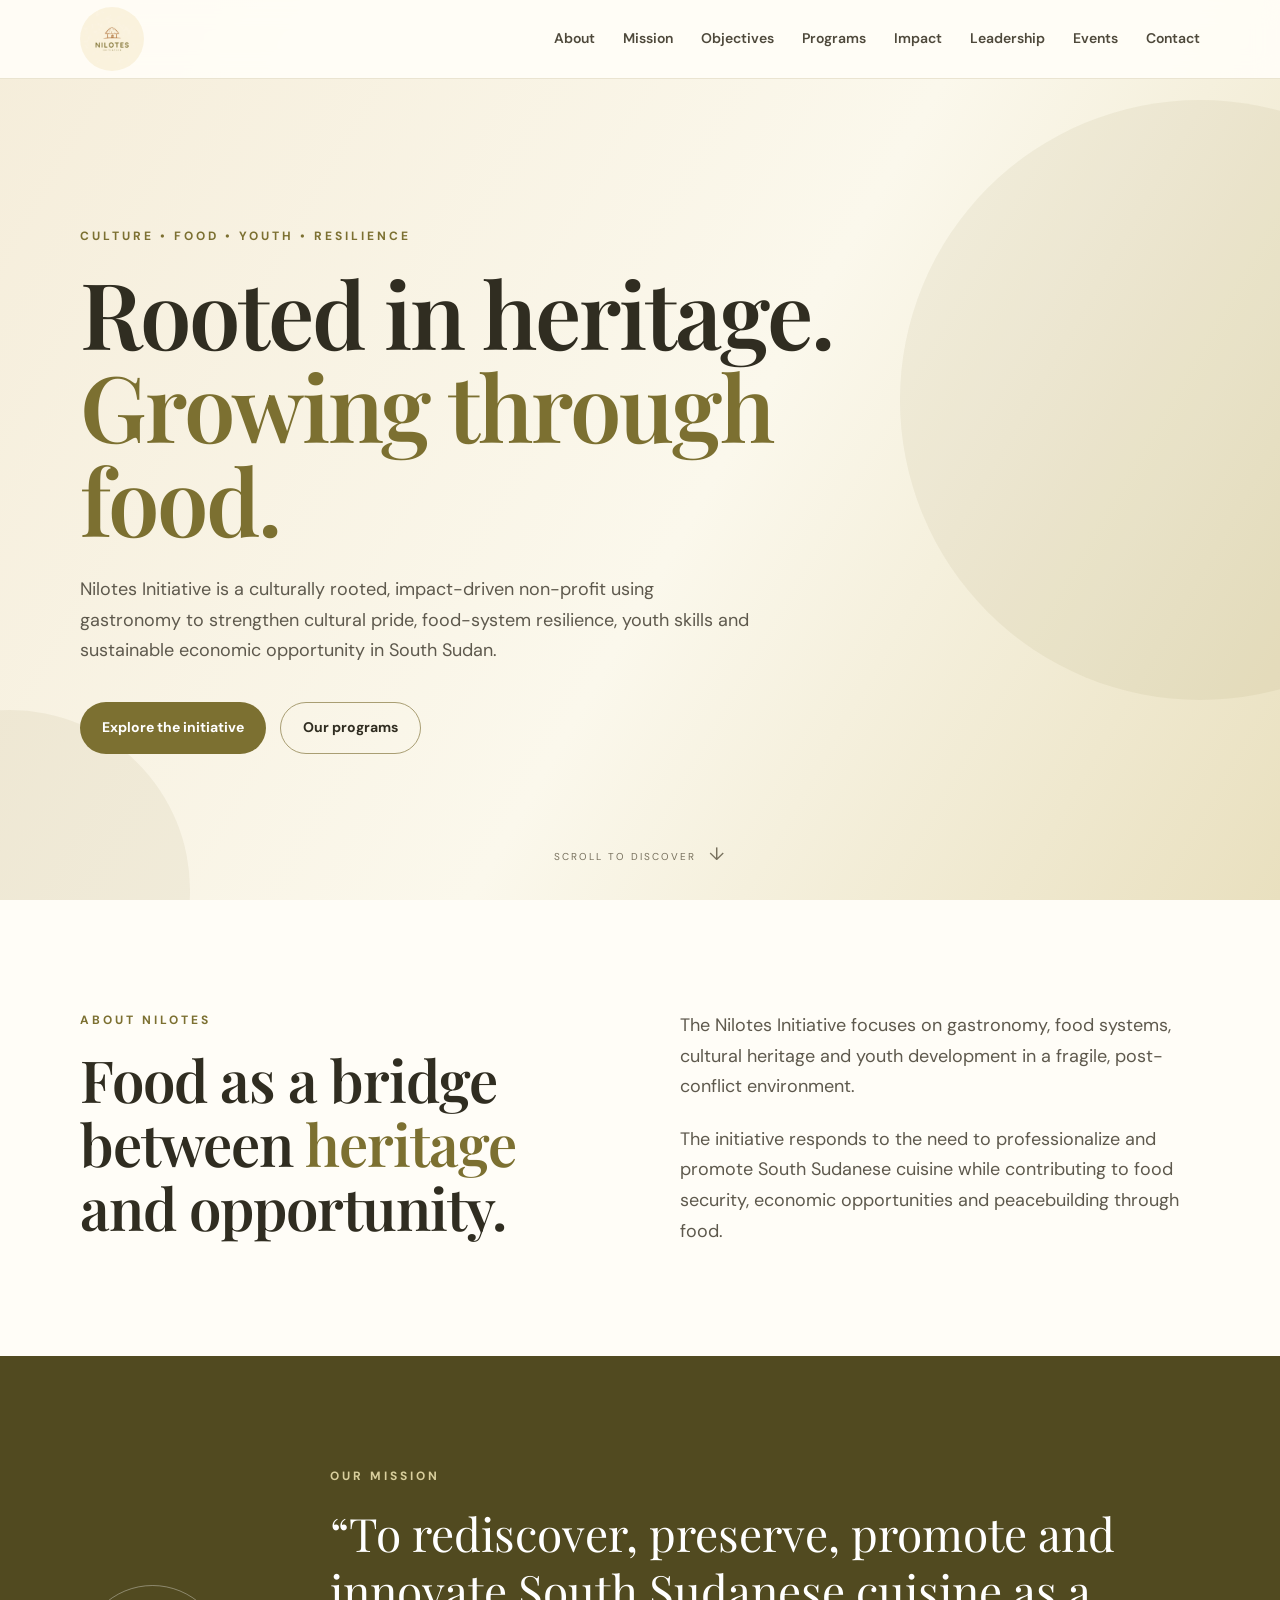
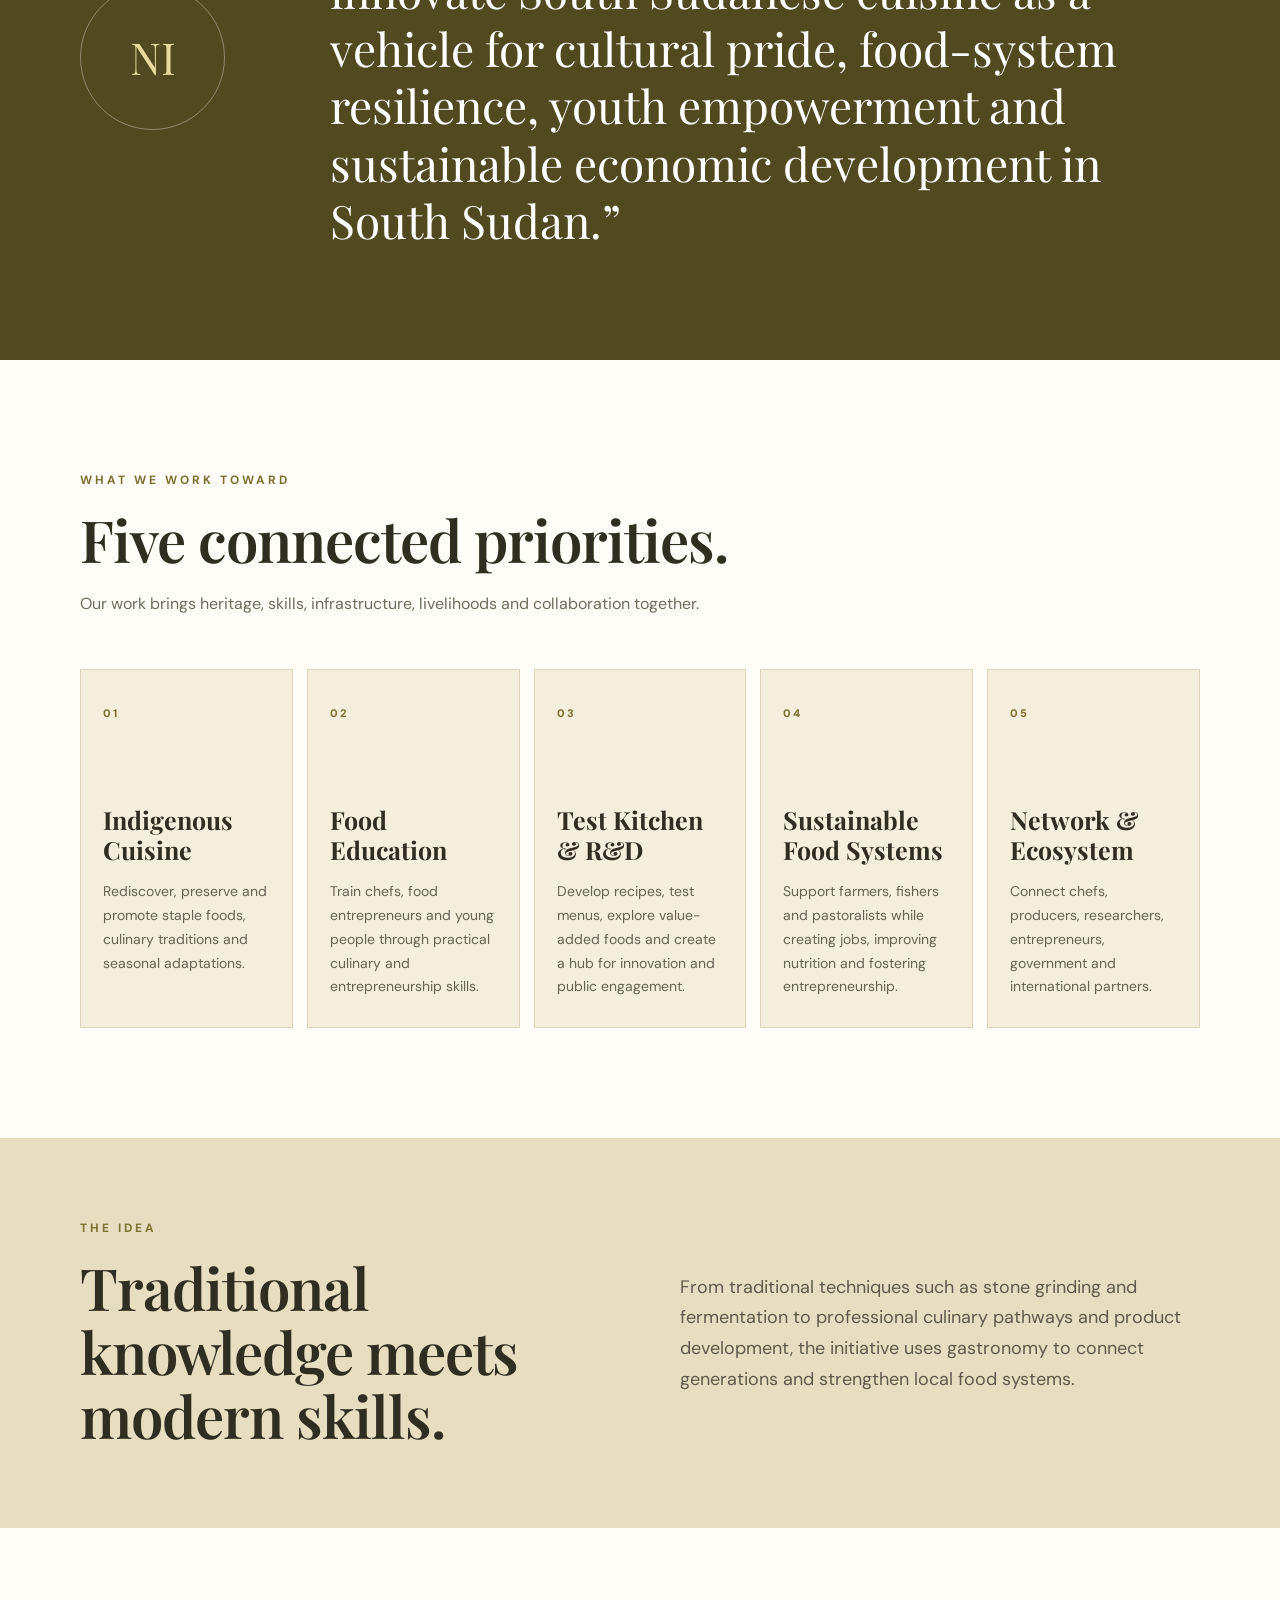
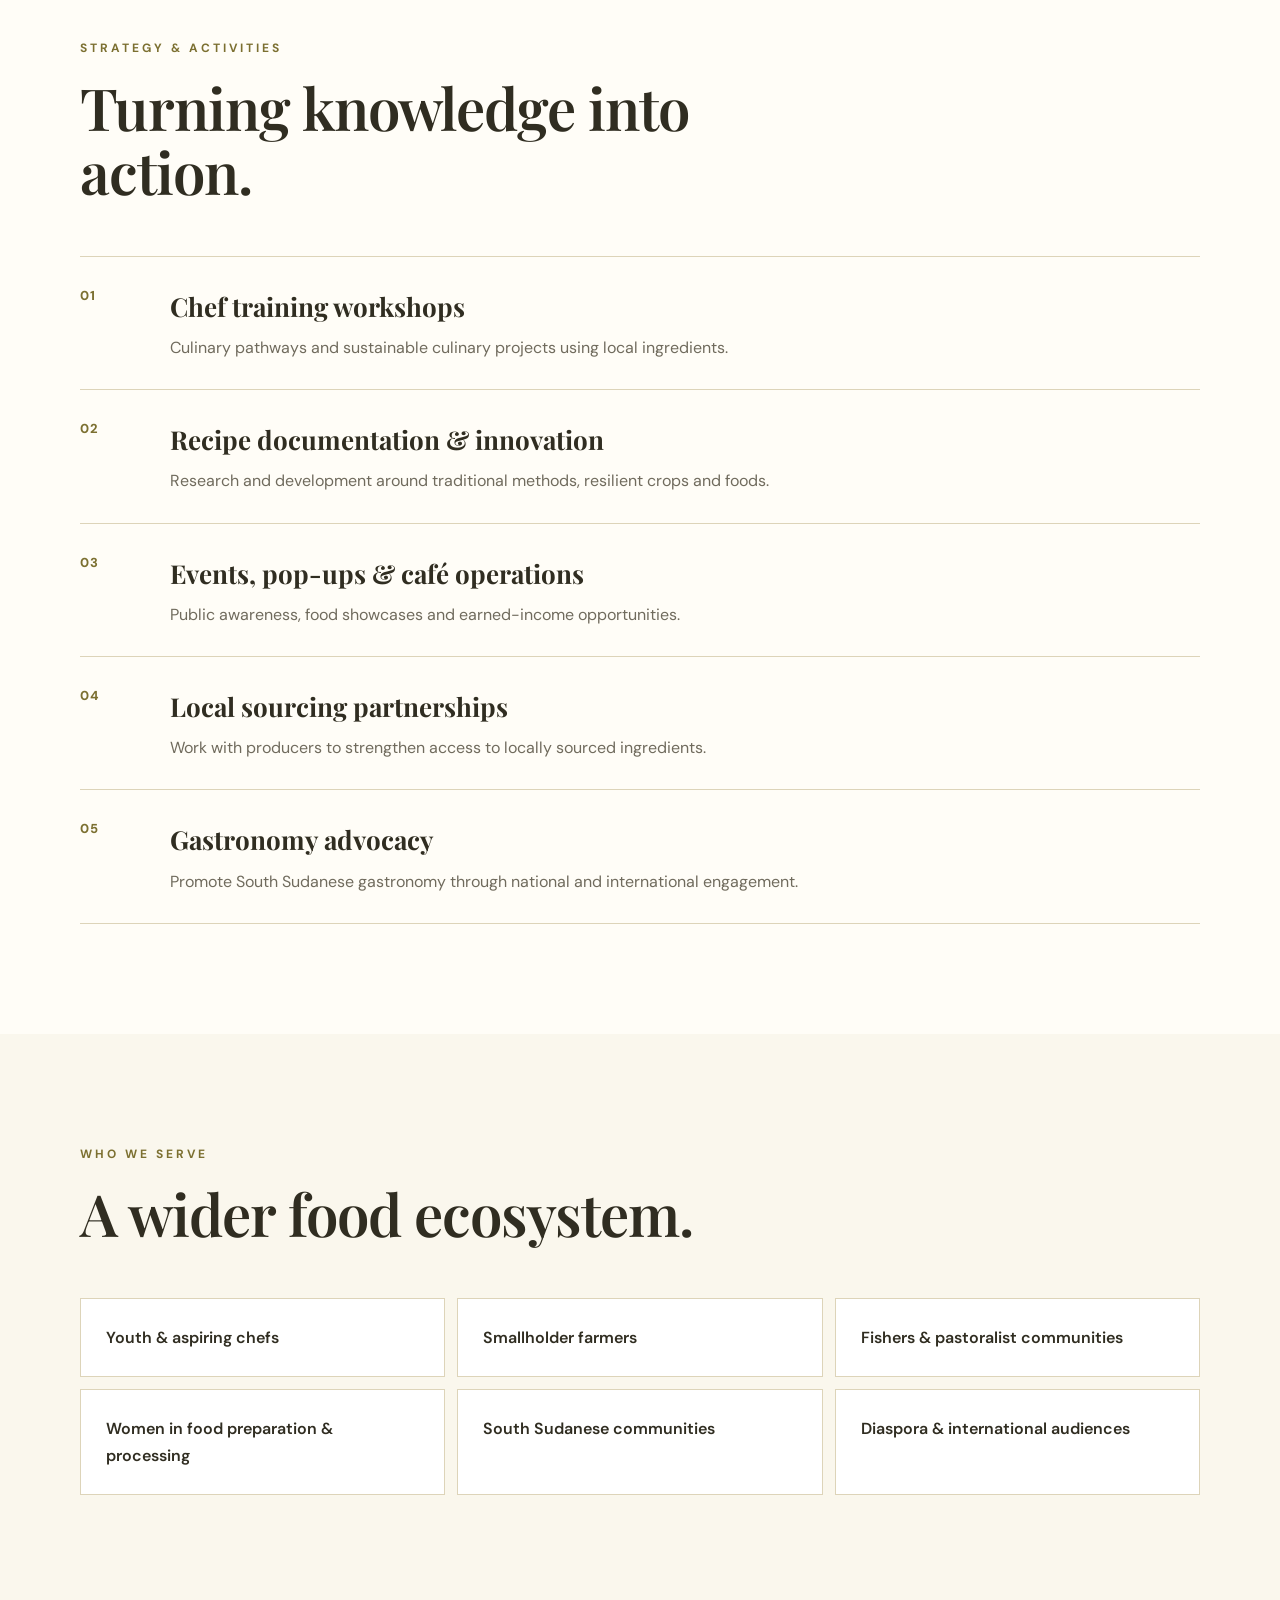
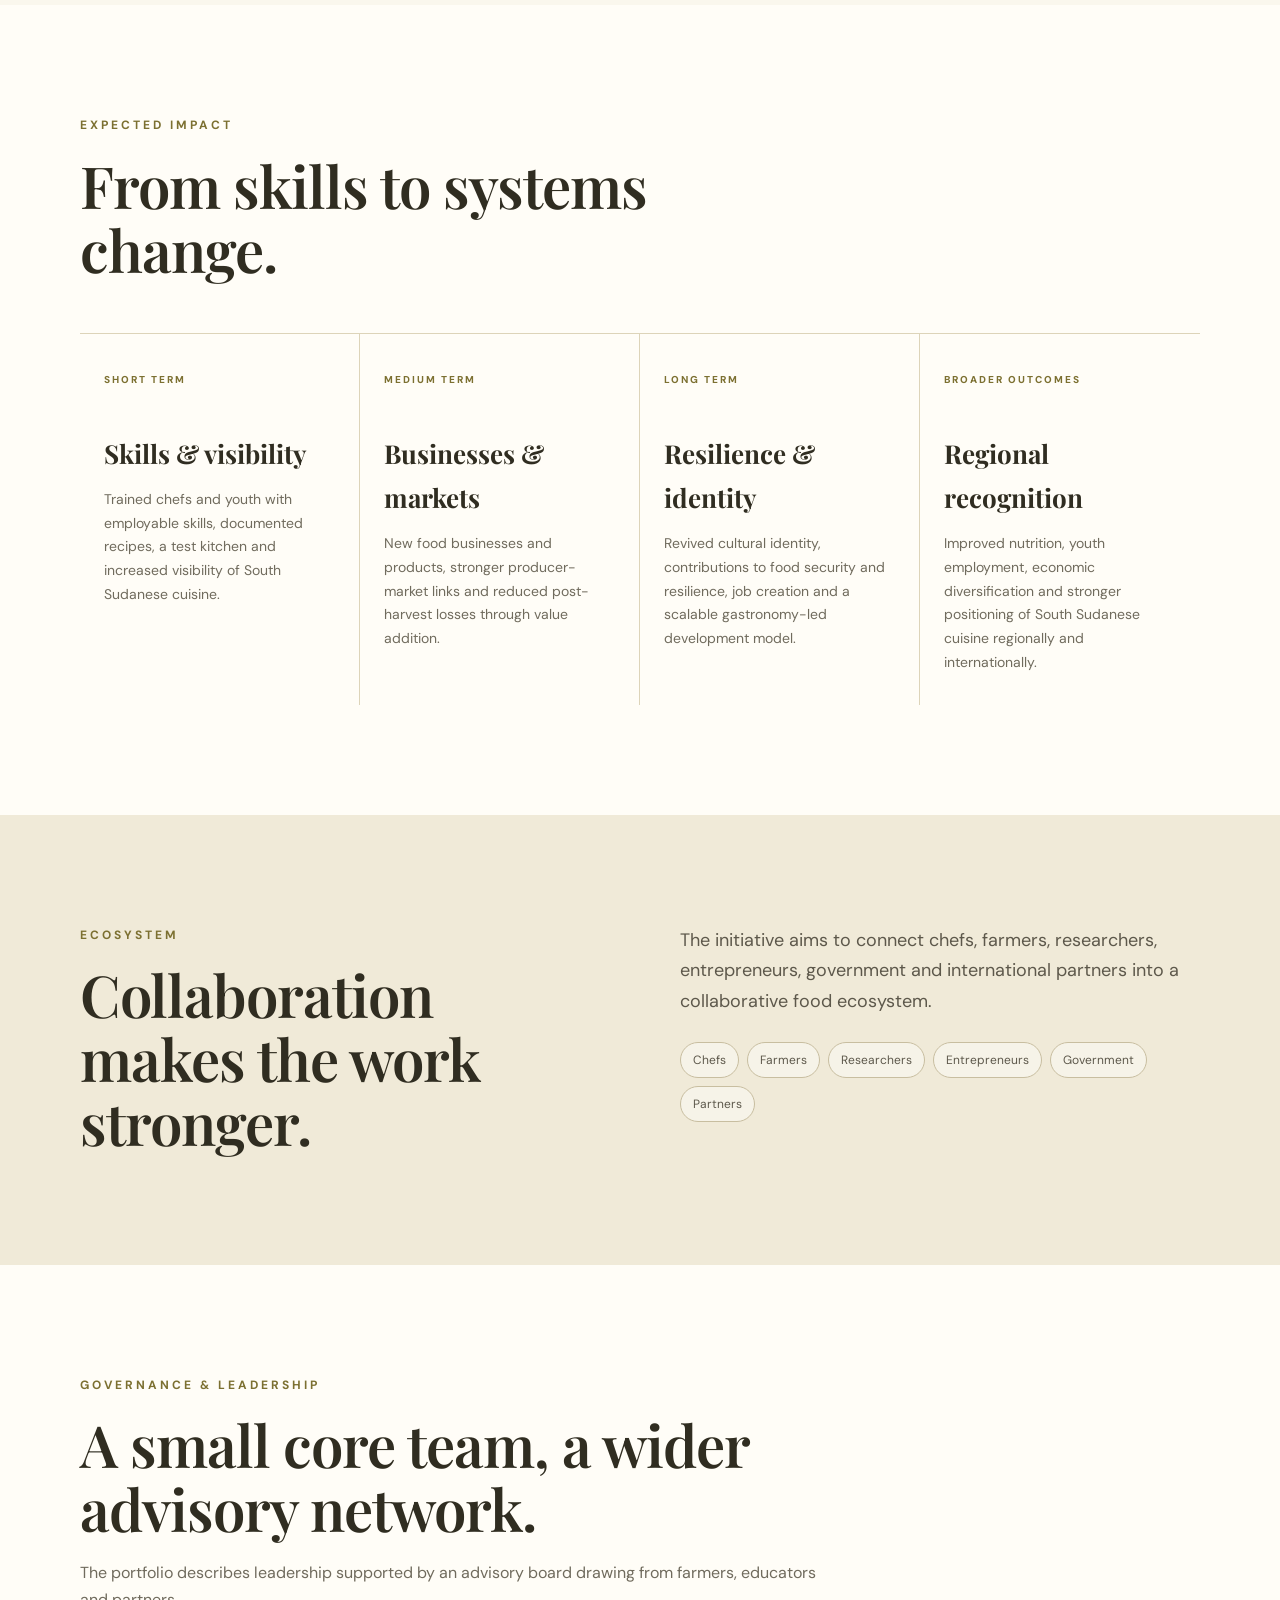
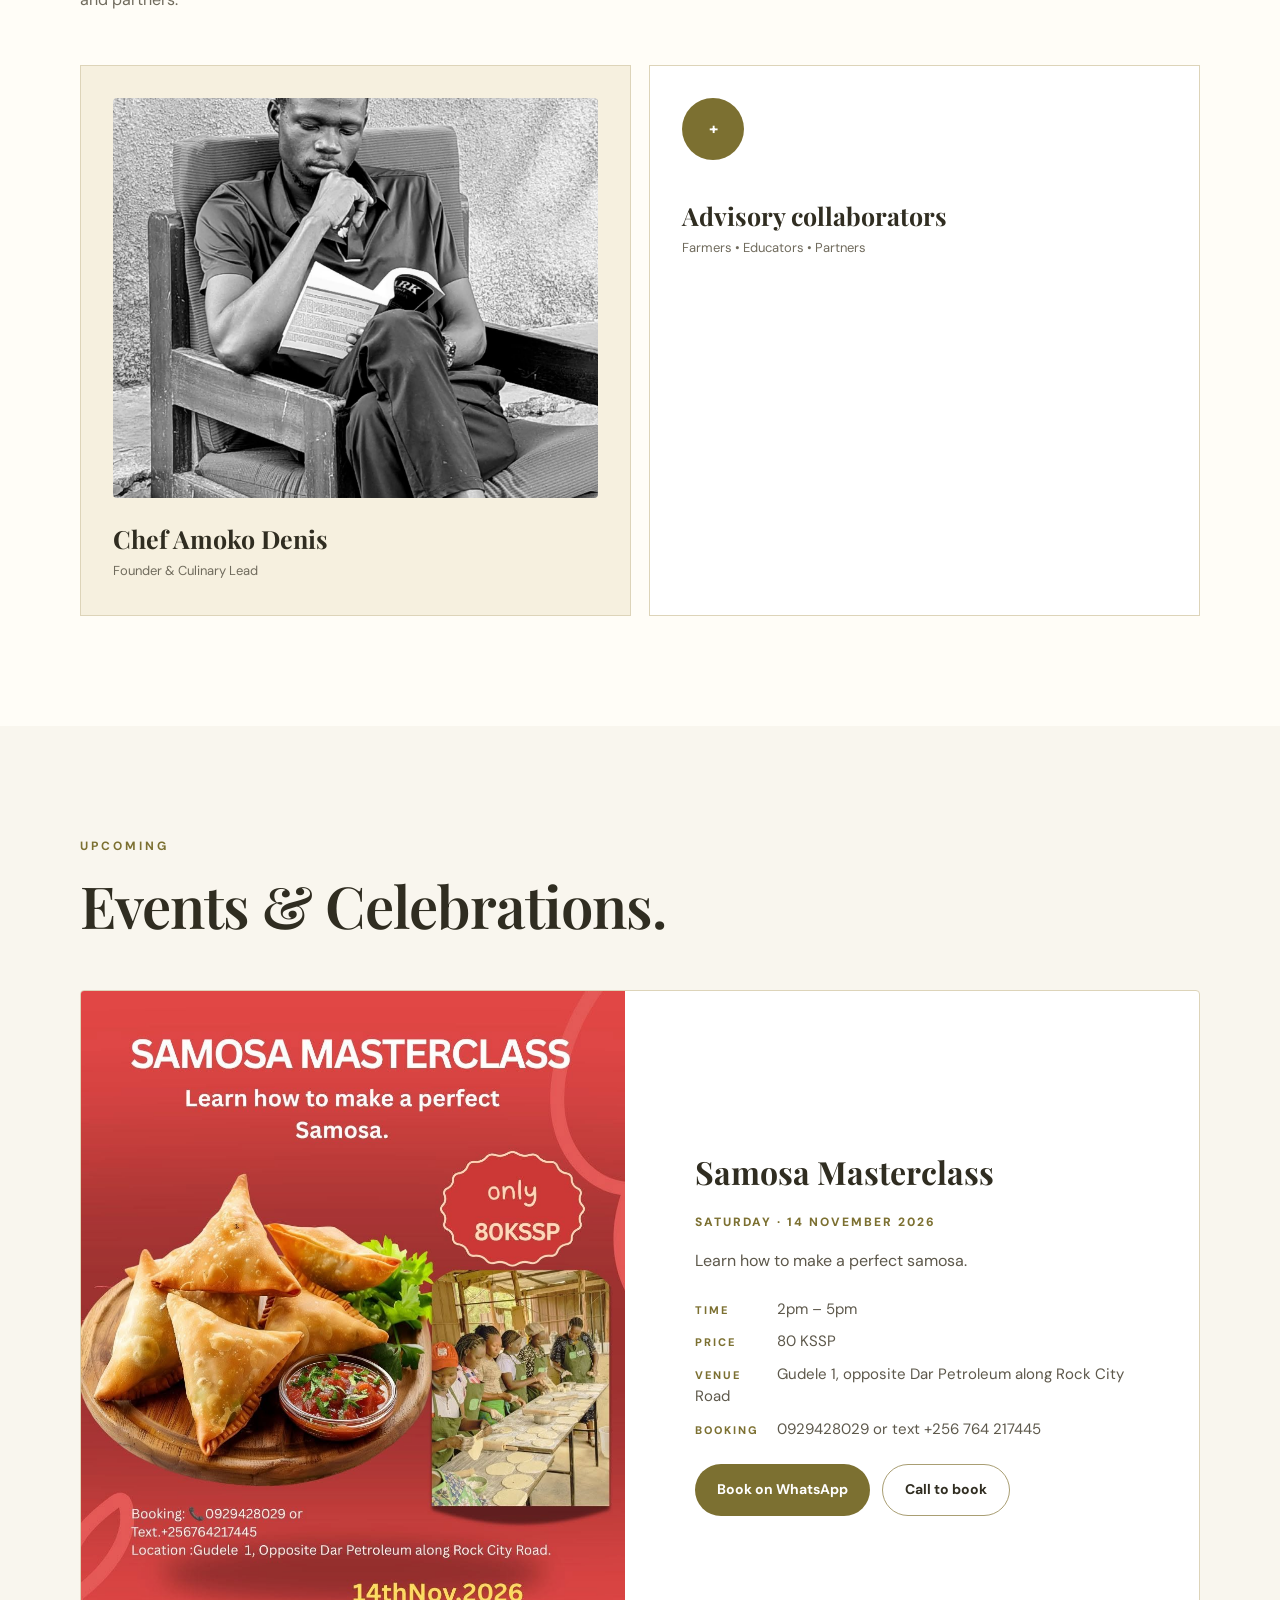
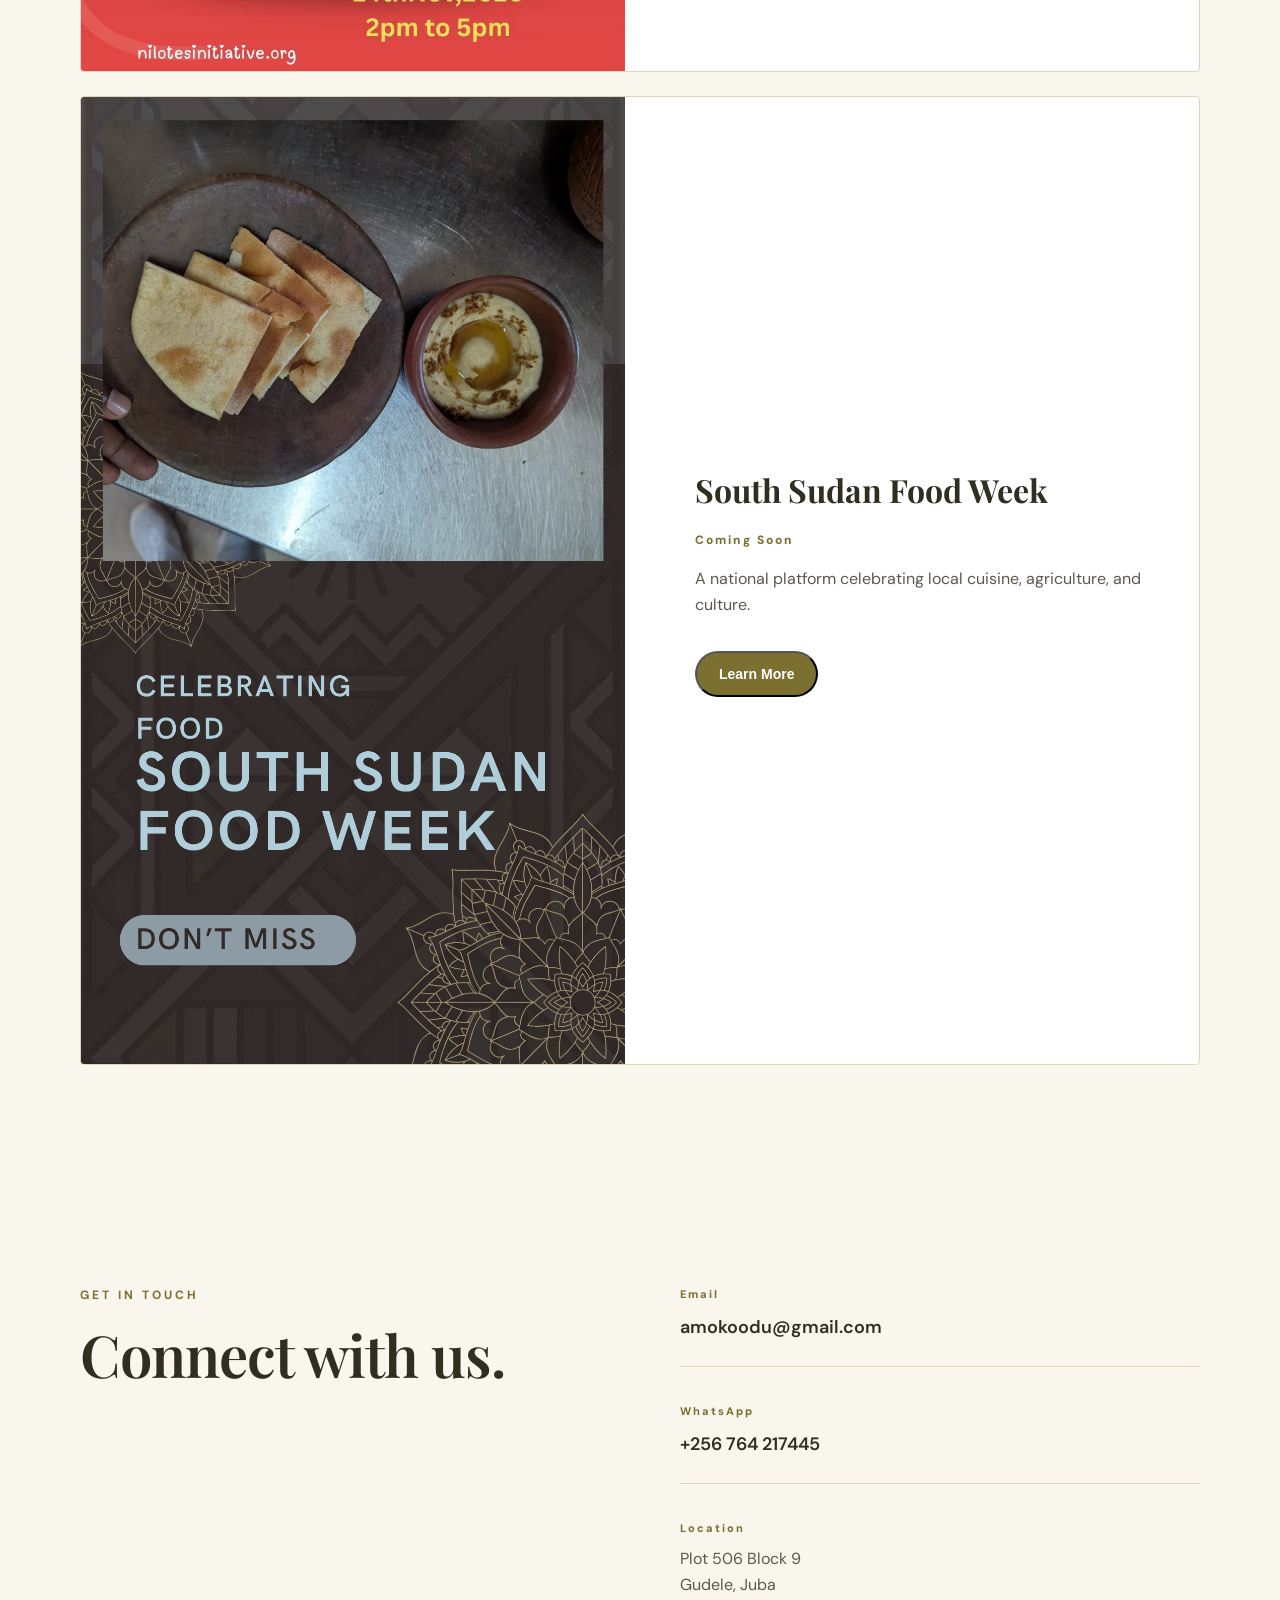
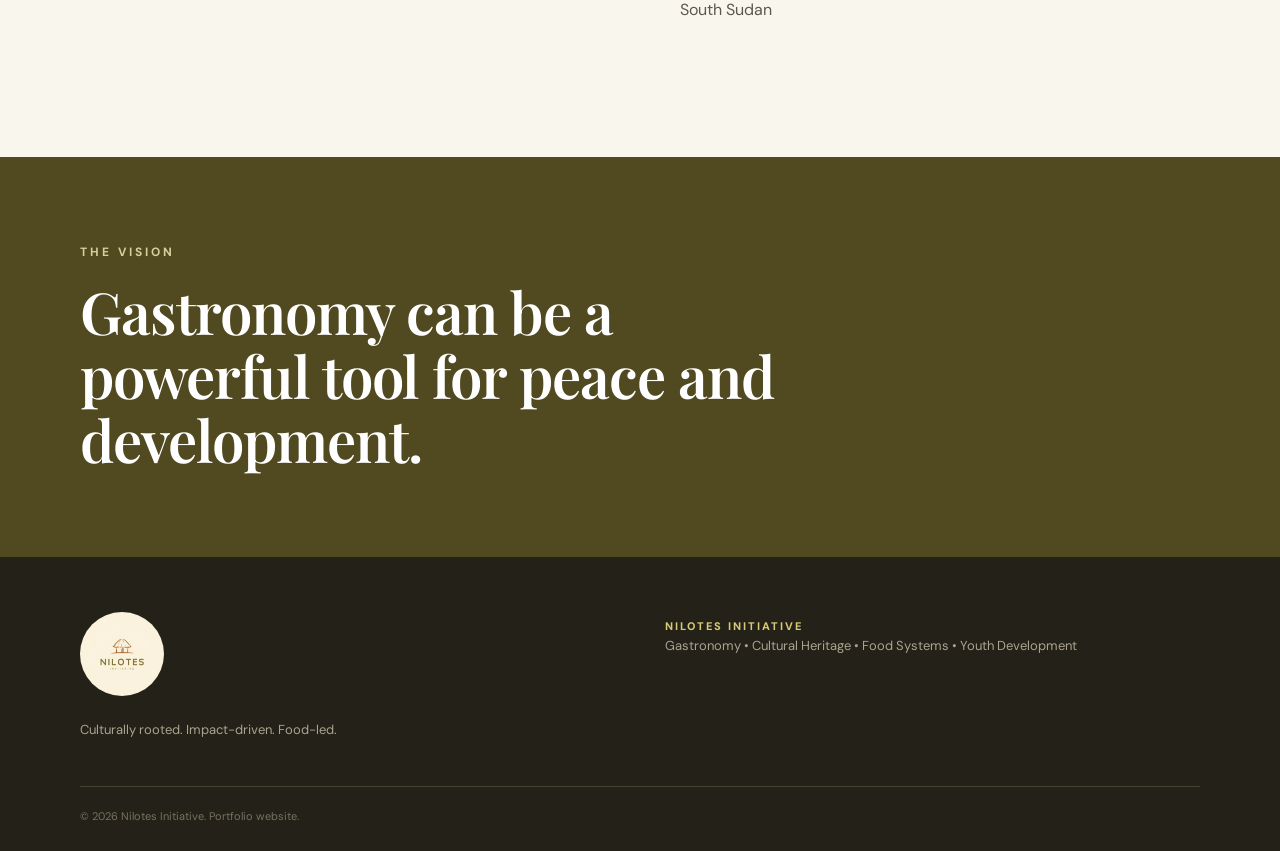
==== commit cef40bb6: "Add Samosa Masterclass event" ====
--- a/index.html
+++ b/index.html
@@ -283,6 +283,24 @@
         </div>
         <div class="events-grid">
           <div class="event-card">
+            <img src="assets/samosa-masterclass.jpg" alt="Samosa Masterclass flyer" class="event-image flyer">
+            <div class="event-info">
+              <h3>Samosa Masterclass</h3>
+              <p class="event-status">SATURDAY · 14 NOVEMBER 2026</p>
+              <p class="event-description">Learn how to make a perfect samosa.</p>
+              <ul class="event-details">
+                <li><strong>TIME</strong> 2pm – 5pm</li>
+                <li><strong>PRICE</strong> 80 KSSP</li>
+                <li><strong>VENUE</strong> Gudele 1, opposite Dar Petroleum along Rock City Road</li>
+                <li><strong>BOOKING</strong> 0929428029 or text +256 764 217445</li>
+              </ul>
+              <div class="event-actions">
+                <a class="btn btn-primary" href="https://wa.me/256764217445?text=Hello%2C%20I%20would%20like%20to%20book%20for%20the%20Samosa%20Masterclass%20on%2014th%20November." target="_blank" rel="noopener">Book on WhatsApp</a>
+                <a class="btn btn-ghost" href="tel:+211929428029">Call to book</a>
+              </div>
+            </div>
+          </div>
+          <div class="event-card">
             <img src="assets/food-week.png" alt="South Sudan Food Week" class="event-image">
             <div class="event-info">
               <h3>South Sudan Food Week</h3>
@@ -313,7 +331,7 @@
         
         <h3>Event Contact</h3>
         <p><strong>Amoko Denis Tani</strong><br>
-        📞 +256 926 995461<br>
+        📞 +211 926 995461<br>
         📧 amokoodu@gmail.com</p>
         
         <p class="modal-note">For more information and partnership opportunities, reach out directly to the event organizer.</p>
--- a/style.css
+++ b/style.css
@@ -9,7 +9,7 @@
 .container{width:min(1120px,calc(100% - 40px));margin:auto}
 .site-header{position:fixed;top:0;left:0;width:100%;z-index:20;background:rgba(255,253,247,.94);backdrop-filter:blur(12px);border-bottom:1px solid rgba(221,212,185,.6)}
 .nav-wrap{height:78px;display:flex;align-items:center;justify-content:space-between}
-.brand img{width:82px;height:58px;object-fit:cover;mix-blend-mode:multiply}
+.brand img{width:64px;height:64px;border-radius:50%;object-fit:cover;display:block}
 .nav{display:flex;gap:28px;font-size:14px;font-weight:600;color:#4e493b}
 .nav a{position:relative}.nav a:after{content:"";position:absolute;left:0;bottom:-7px;width:0;height:2px;background:var(--olive);transition:.25s}.nav a:hover:after{width:100%}
 .menu-toggle{display:none;border:0;background:none;font-size:26px;color:var(--ink)}
@@ -69,6 +69,11 @@
 .event-status{font-size:12px;letter-spacing:2px;font-weight:800;color:var(--olive);margin-bottom:16px}
 .event-description{font-size:16px;color:#5d584b;margin-bottom:24px;line-height:1.6}
 .event-btn{margin-top:10px}
+.event-image.flyer{height:auto;min-height:0;object-fit:contain}
+.event-details{list-style:none;margin:0 0 24px;padding:0;display:grid;gap:10px}
+.event-details li{font-size:15px;color:#5d584b;line-height:1.5}
+.event-details strong{display:inline-block;min-width:78px;font-size:11px;letter-spacing:2px;color:var(--olive);font-weight:800}
+.event-actions{display:flex;gap:12px;flex-wrap:wrap}
 .modal{display:none;position:fixed;z-index:100;left:0;top:0;width:100%;height:100%;background:rgba(0,0,0,.6);overflow-y:auto}
 .modal-content{background:white;margin:5% auto;padding:40px;border-radius:4px;max-width:800px;box-shadow:0 4px 20px rgba(0,0,0,.2)}
 .modal-content h2{font-family:"Playfair Display",serif;font-size:36px;margin-bottom:8px;color:var(--ink)}
@@ -91,6 +96,6 @@
 .contact-link{font-size:18px;color:var(--ink);font-weight:600;transition:.25s}.contact-link:hover{color:var(--olive)}
 .location-text{font-size:16px;color:#5d584b;line-height:1.6}
 .cta{background:var(--olive-dark);color:white;padding:85px 0}.cta-inner{display:block}.cta h2{max-width:760px}.btn-light{background:#f3ecd8;color:var(--olive-dark)}.btn-light:hover{transform:translateY(-2px)}
-.footer{background:#242218;color:#d9d2b9;padding:55px 0 25px}.footer-grid{display:grid;grid-template-columns:1fr 1fr;gap:50px;padding-bottom:45px}.footer-logo{width:95px;height:65px;object-fit:cover;mix-blend-mode:screen;margin-bottom:15px}.footer p{font-size:13px;color:#aaa38e}.footer-label{letter-spacing:2px;font-size:11px!important;font-weight:800!important;color:#d8c979!important;margin-top:5px}.copyright{border-top:1px solid #454133;padding-top:20px;font-size:11px;color:#77715f}
+.footer{background:#242218;color:#d9d2b9;padding:55px 0 25px}.footer-grid{display:grid;grid-template-columns:1fr 1fr;gap:50px;padding-bottom:45px}.footer-logo{width:84px;height:84px;border-radius:50%;object-fit:cover;margin-bottom:15px}.footer p{font-size:13px;color:#aaa38e}.footer-label{letter-spacing:2px;font-size:11px!important;font-weight:800!important;color:#d8c979!important;margin-top:5px}.copyright{border-top:1px solid #454133;padding-top:20px;font-size:11px;color:#77715f}
 @media(max-width:900px){.cards{grid-template-columns:repeat(2,1fr)}.timeline{grid-template-columns:repeat(2,1fr)}.timeline-item:nth-child(2){border-right:0}.timeline-item:nth-child(-n+2){border-bottom:1px solid var(--line)}}
 @media(max-width:700px){.nav{display:none;position:absolute;top:78px;left:0;width:100%;background:var(--paper);padding:20px;flex-direction:column;gap:16px;border-bottom:1px solid var(--line)}.nav.open{display:flex}.menu-toggle{display:block}.two-col,.story-grid,.mission-grid,.contact-grid{grid-template-columns:1fr;gap:35px}.mission-mark{width:100px;height:100px;font-size:32px}.cards,.beneficiary-grid,.team-grid,.timeline,.footer-grid,.event-card{grid-template-columns:1fr}.card{min-height:0}.card h3{margin-top:45px}.event-card{grid-template-columns:1fr}.event-image{min-height:300px}.event-info{padding:25px}.timeline-item{border-right:0;border-bottom:1px solid var(--line)!important}.timeline-item:last-child{border-bottom:0!important}.cta-inner{display:block}.cta .btn{margin-top:30px}.hero{min-height:780px}.hero h1{font-size:55px}.hero-text{font-size:16px}.section{padding:80px 0}}
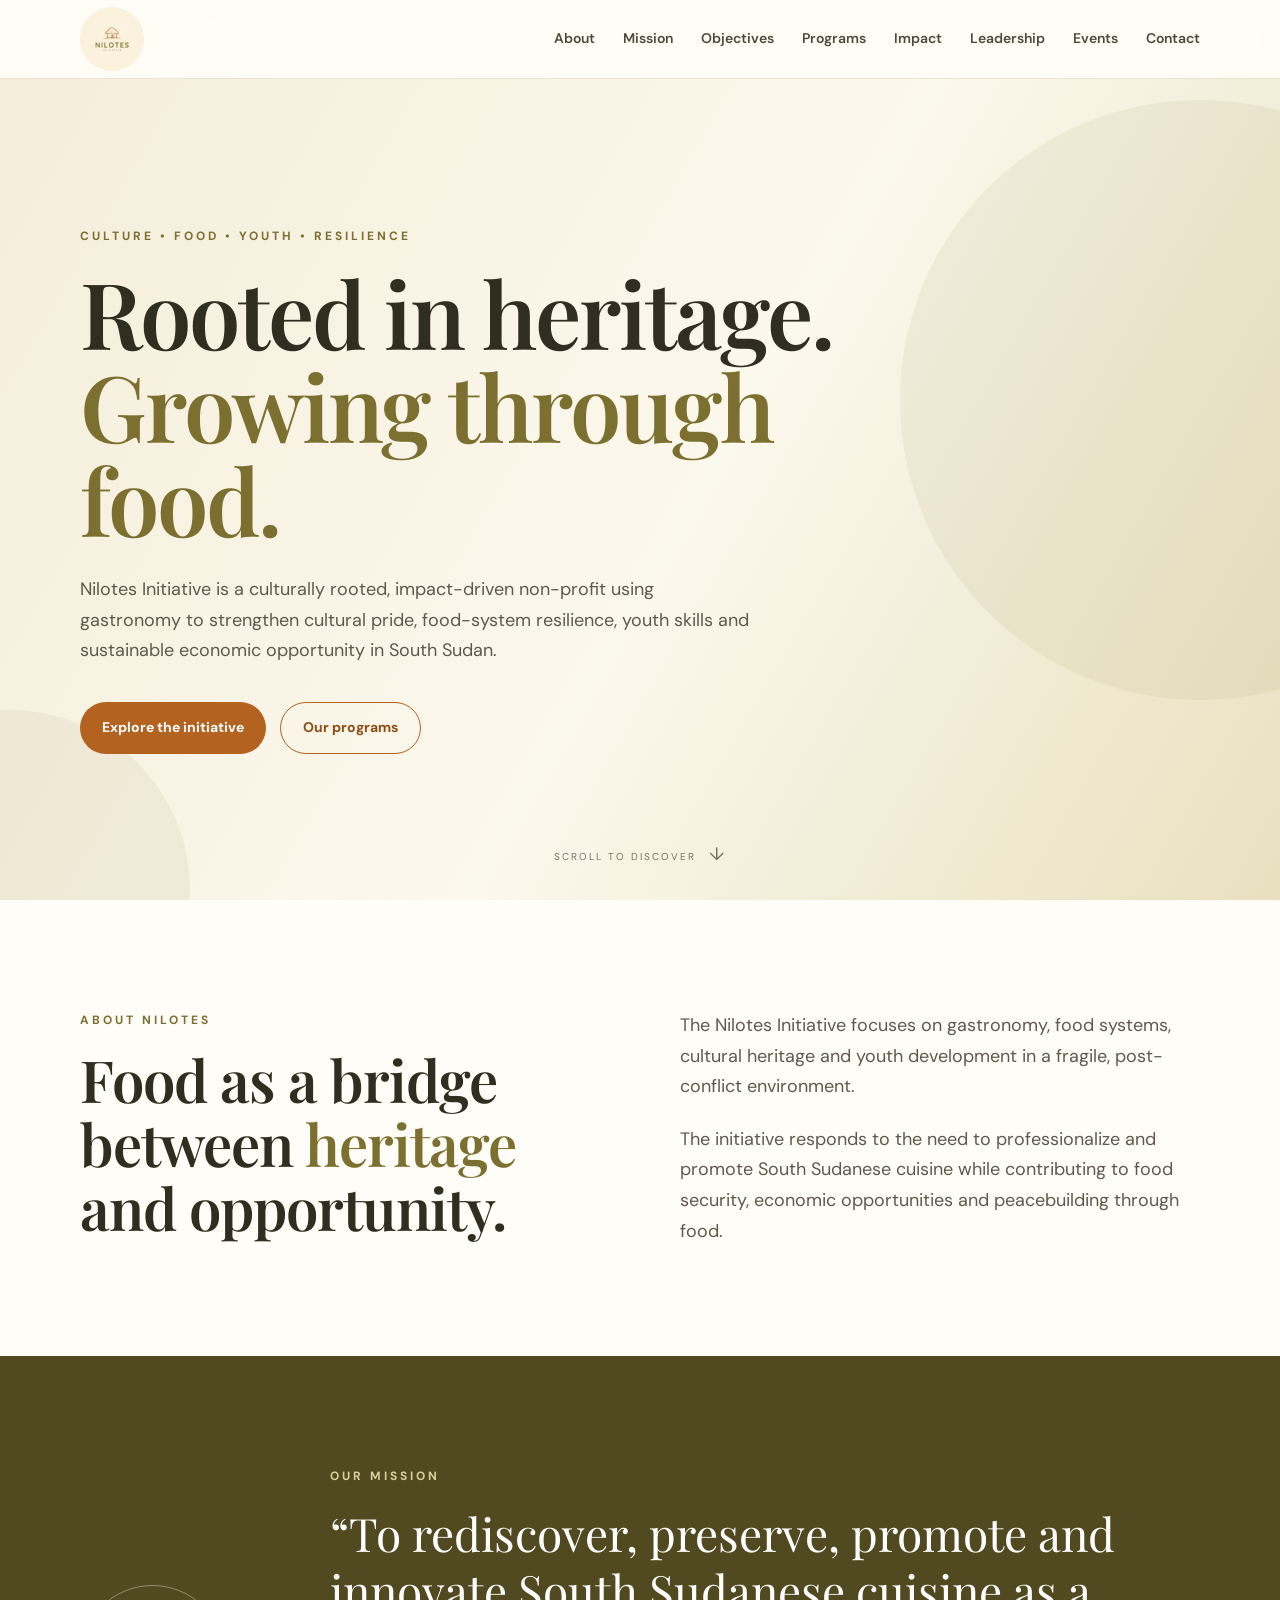
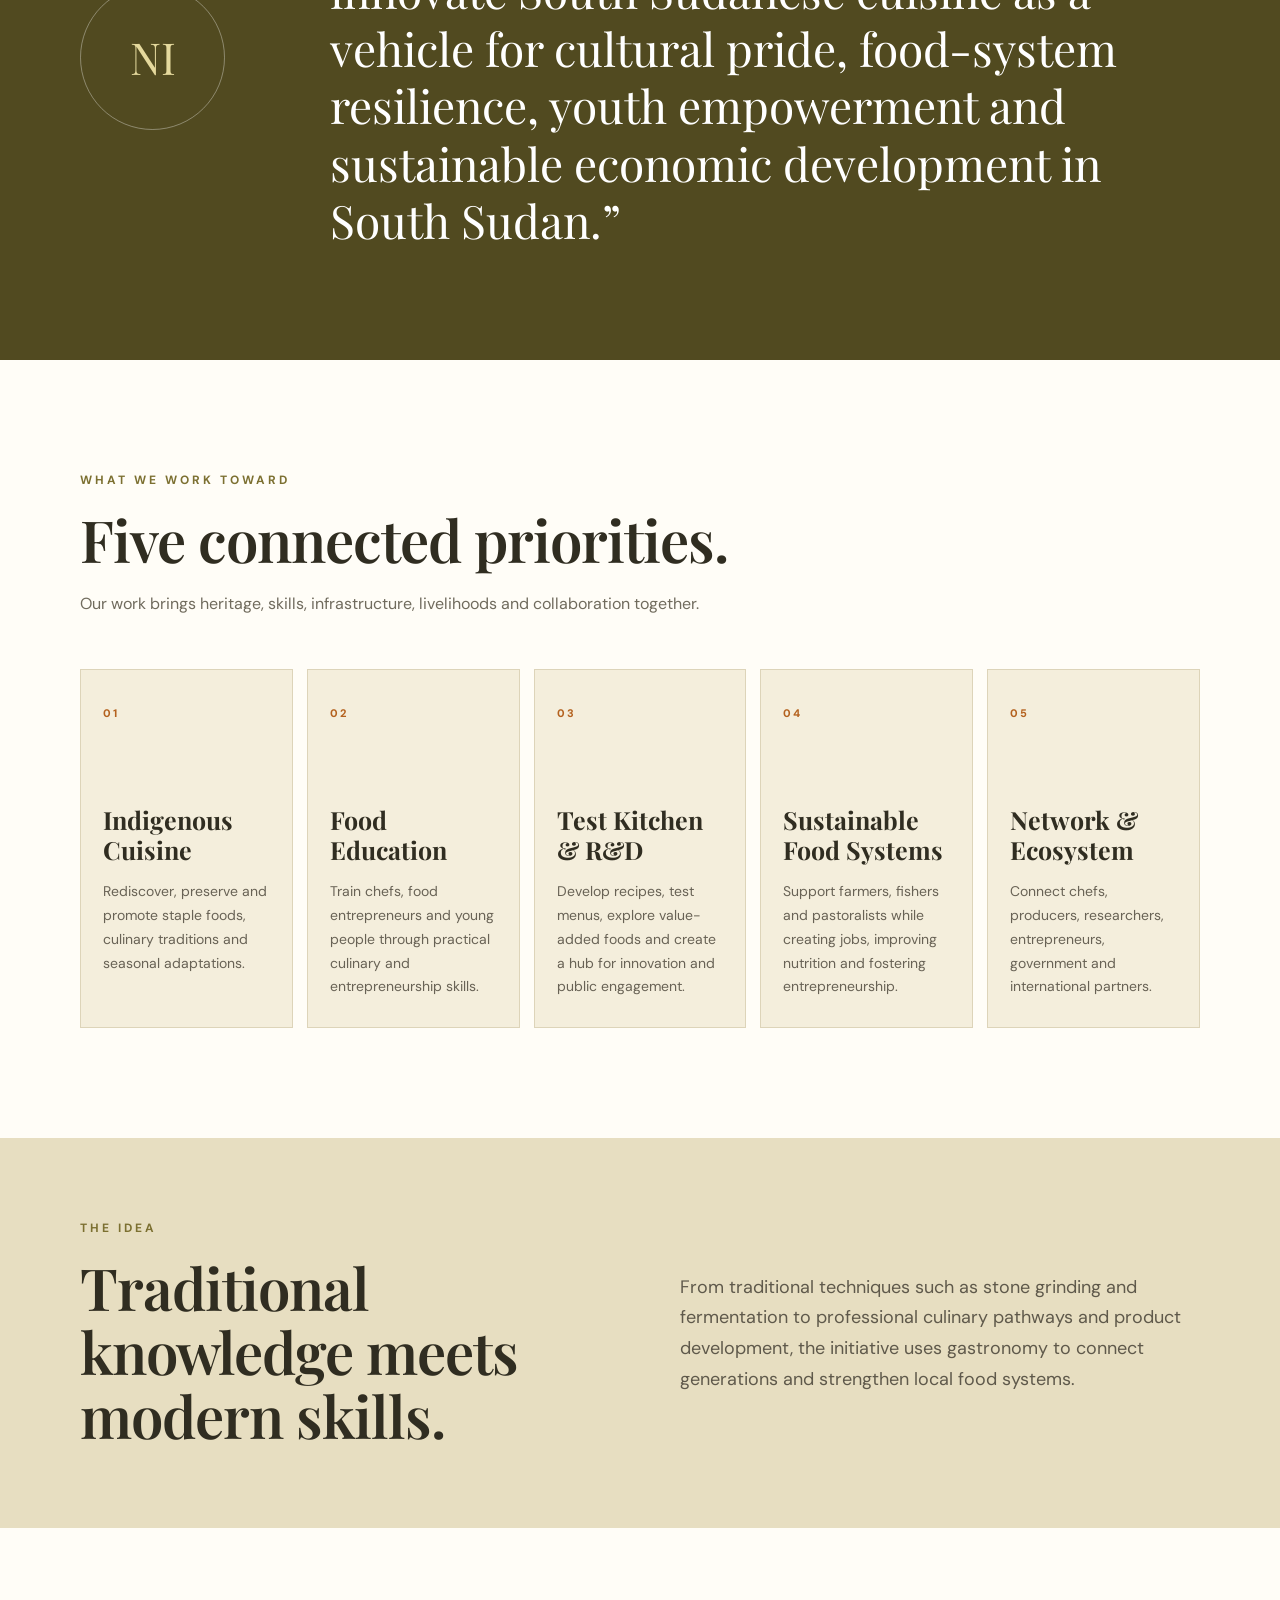
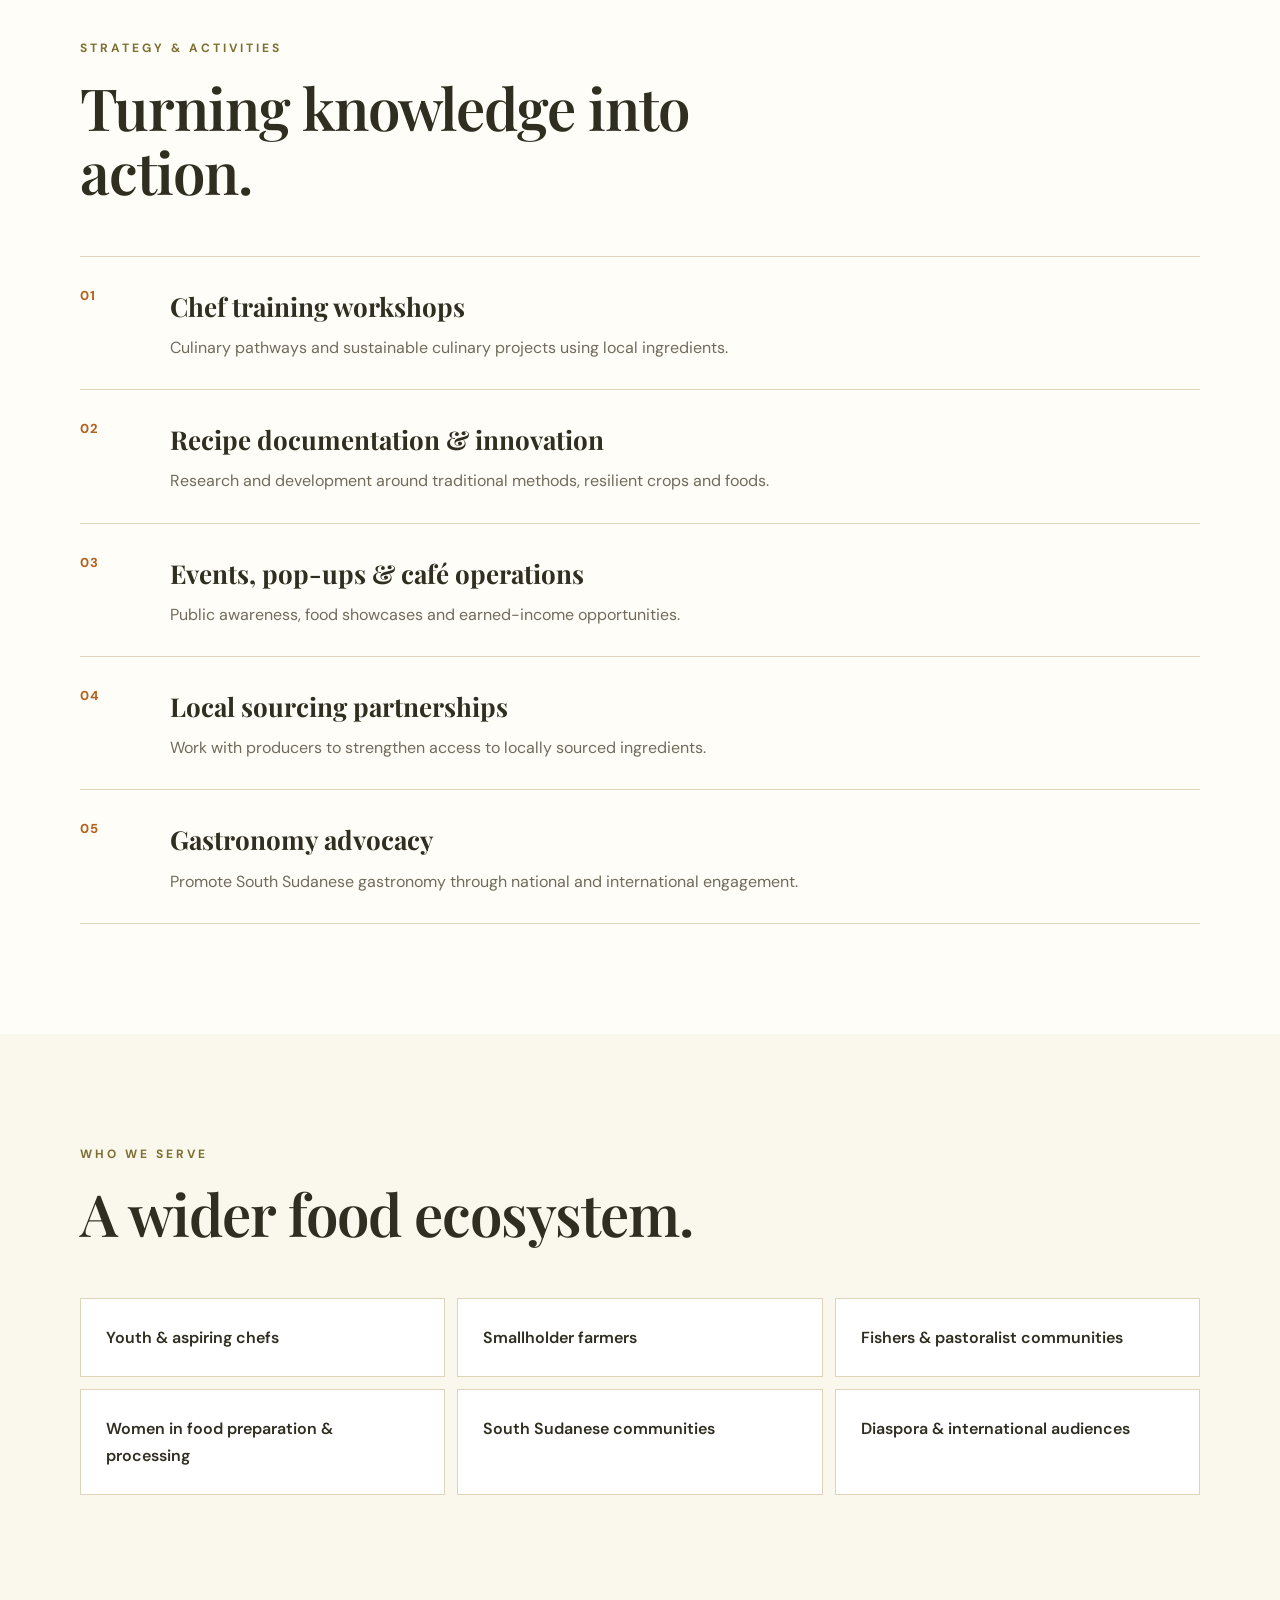
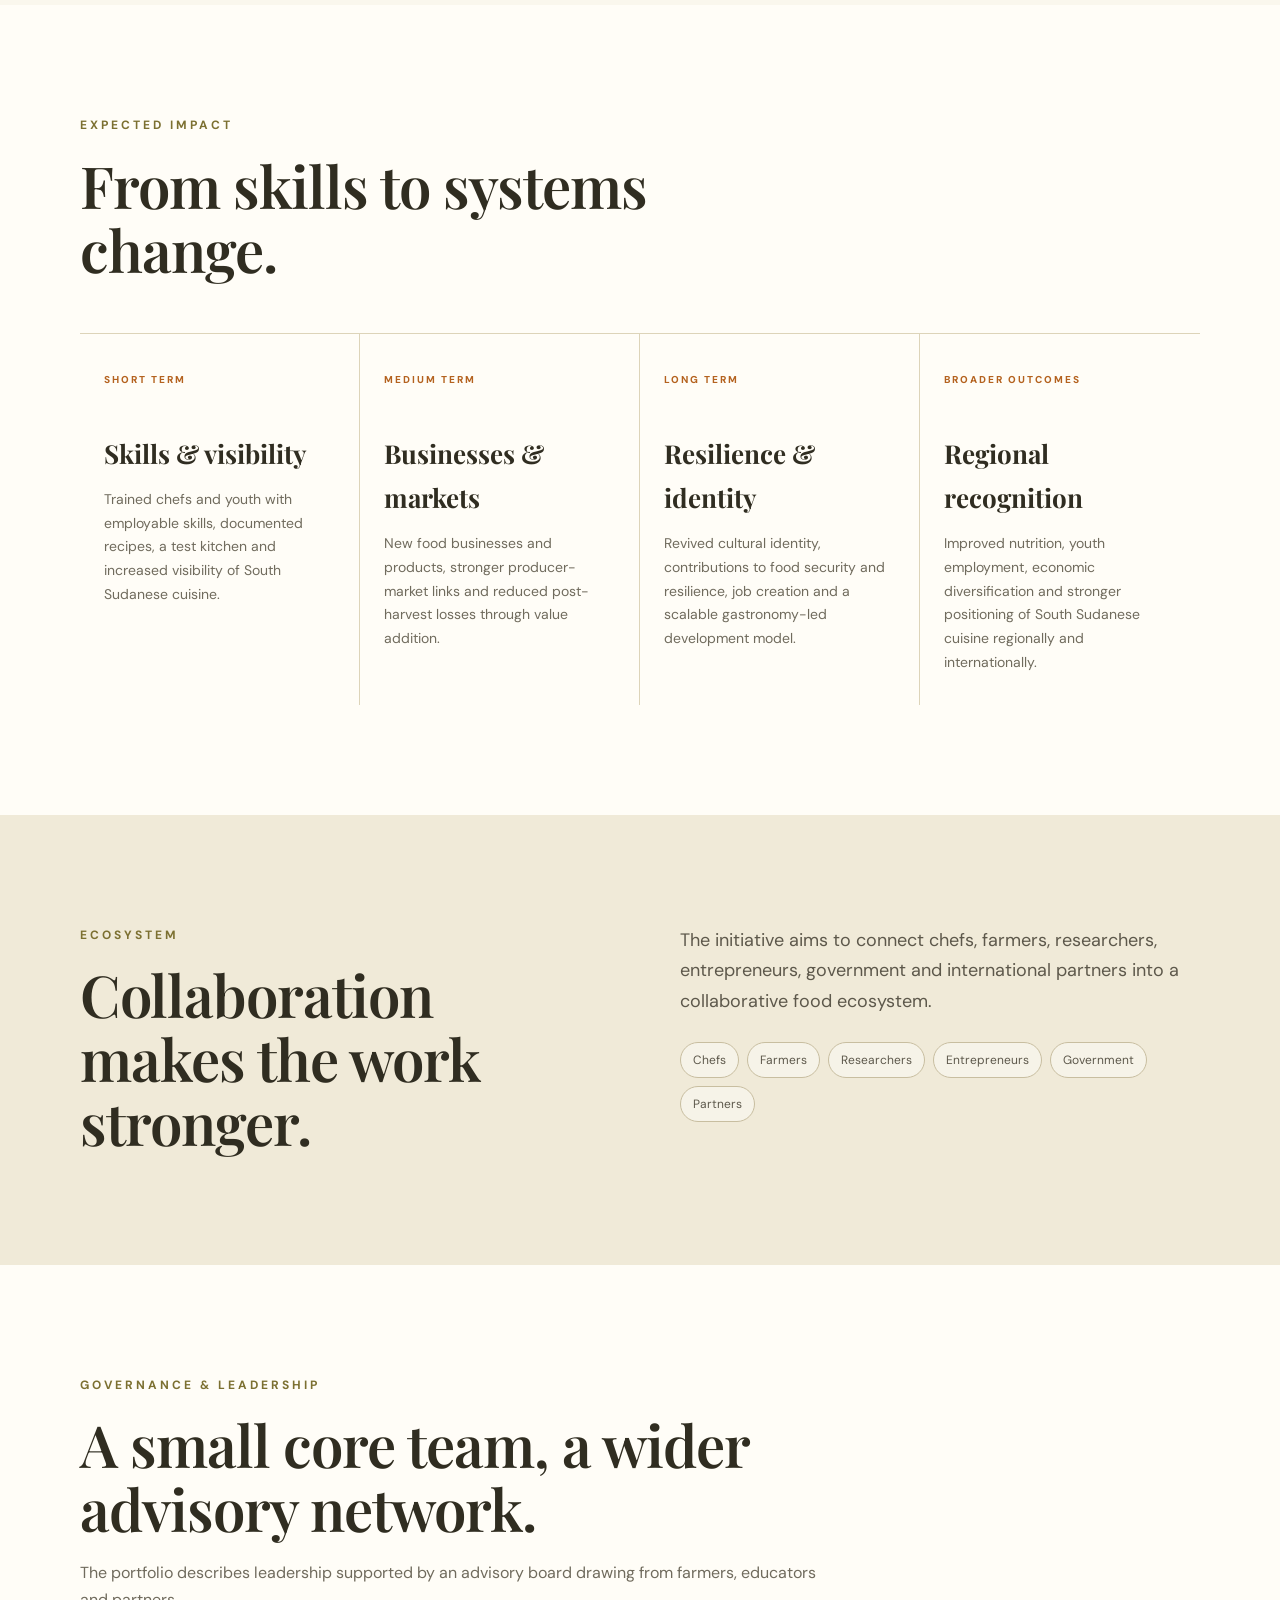
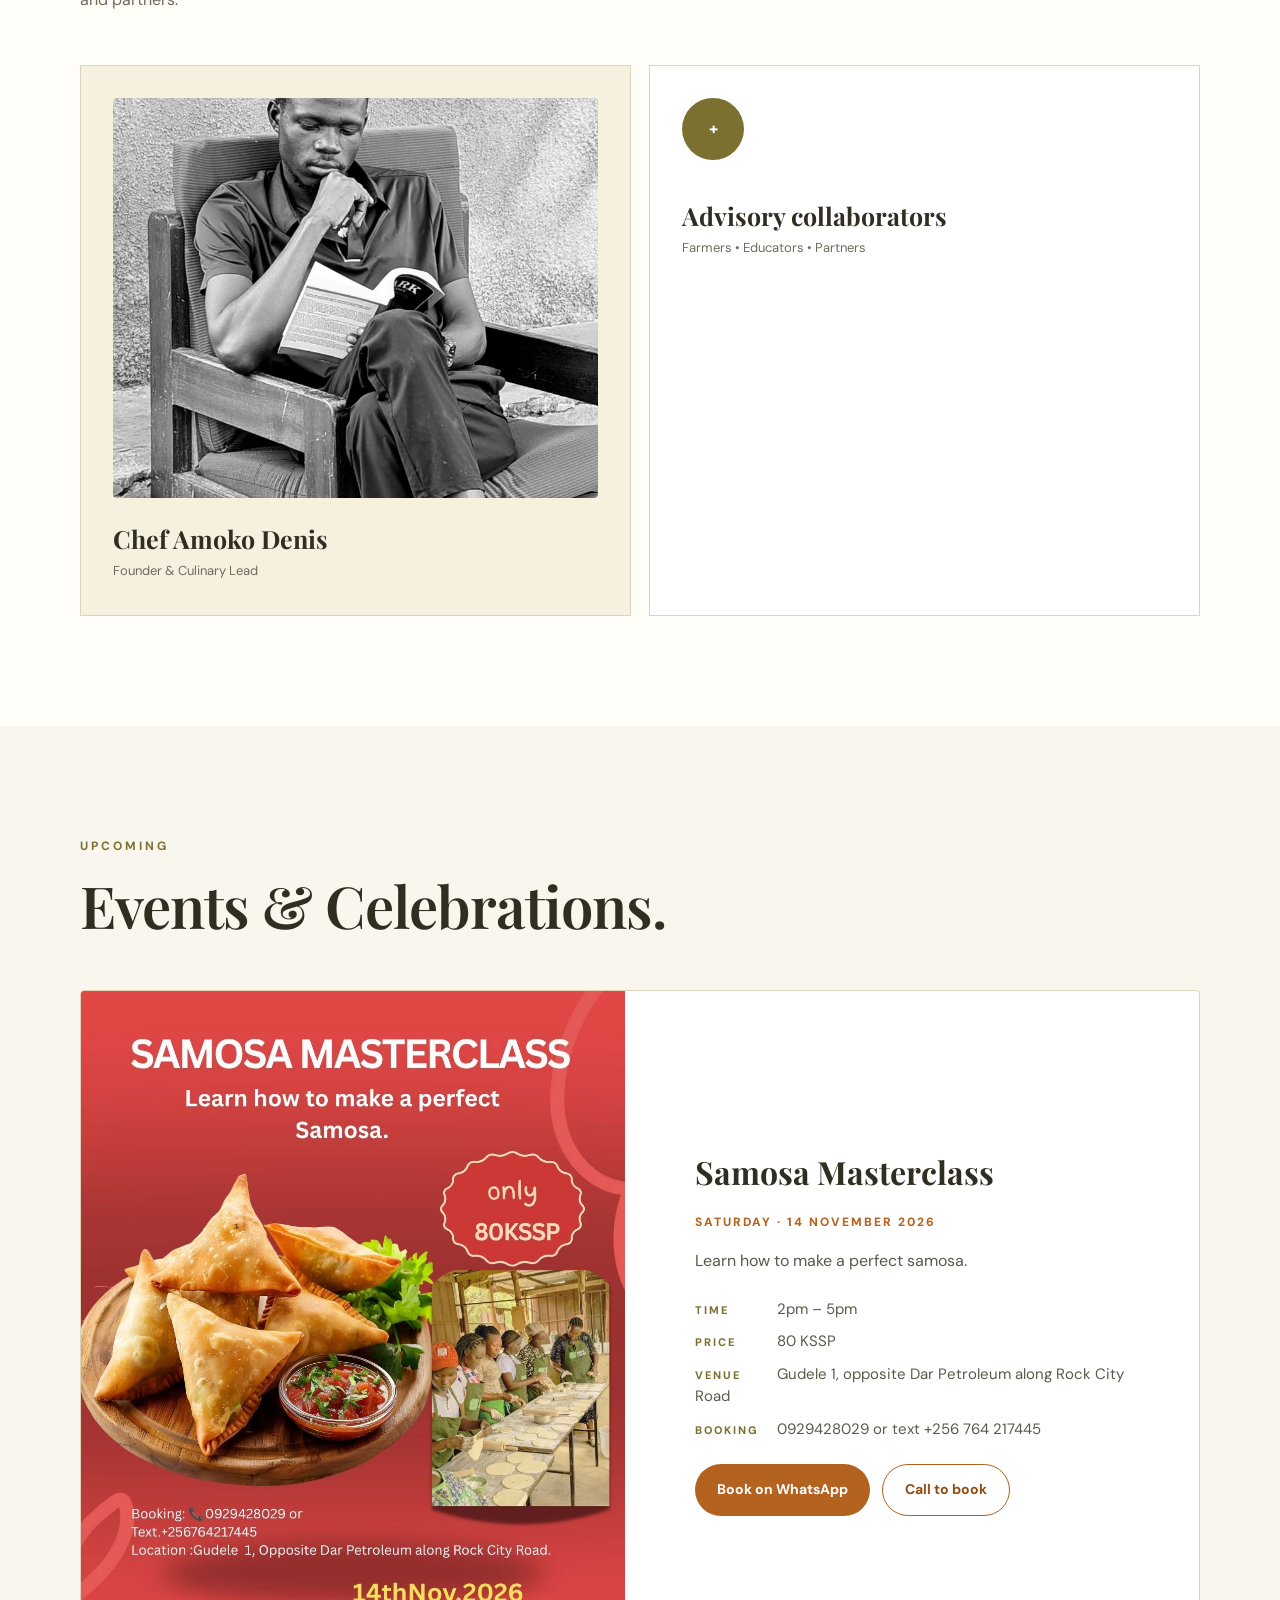
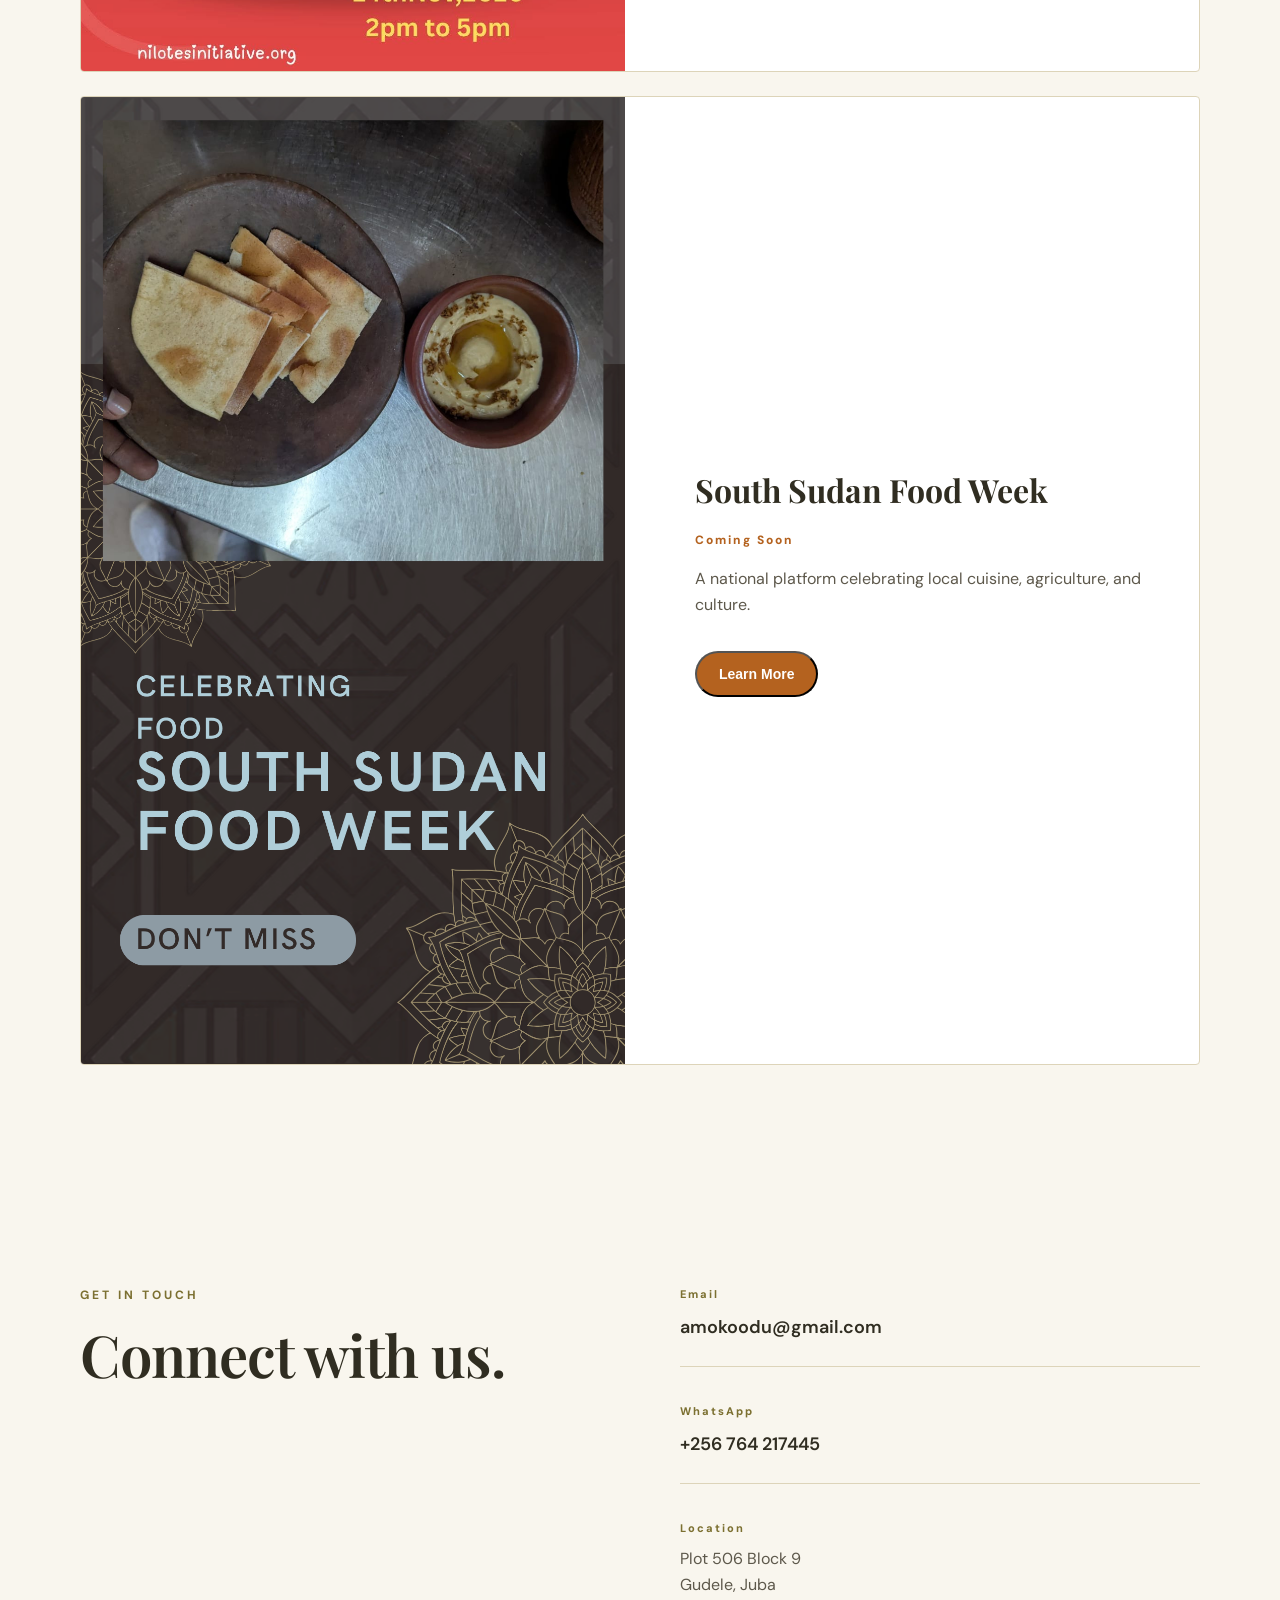
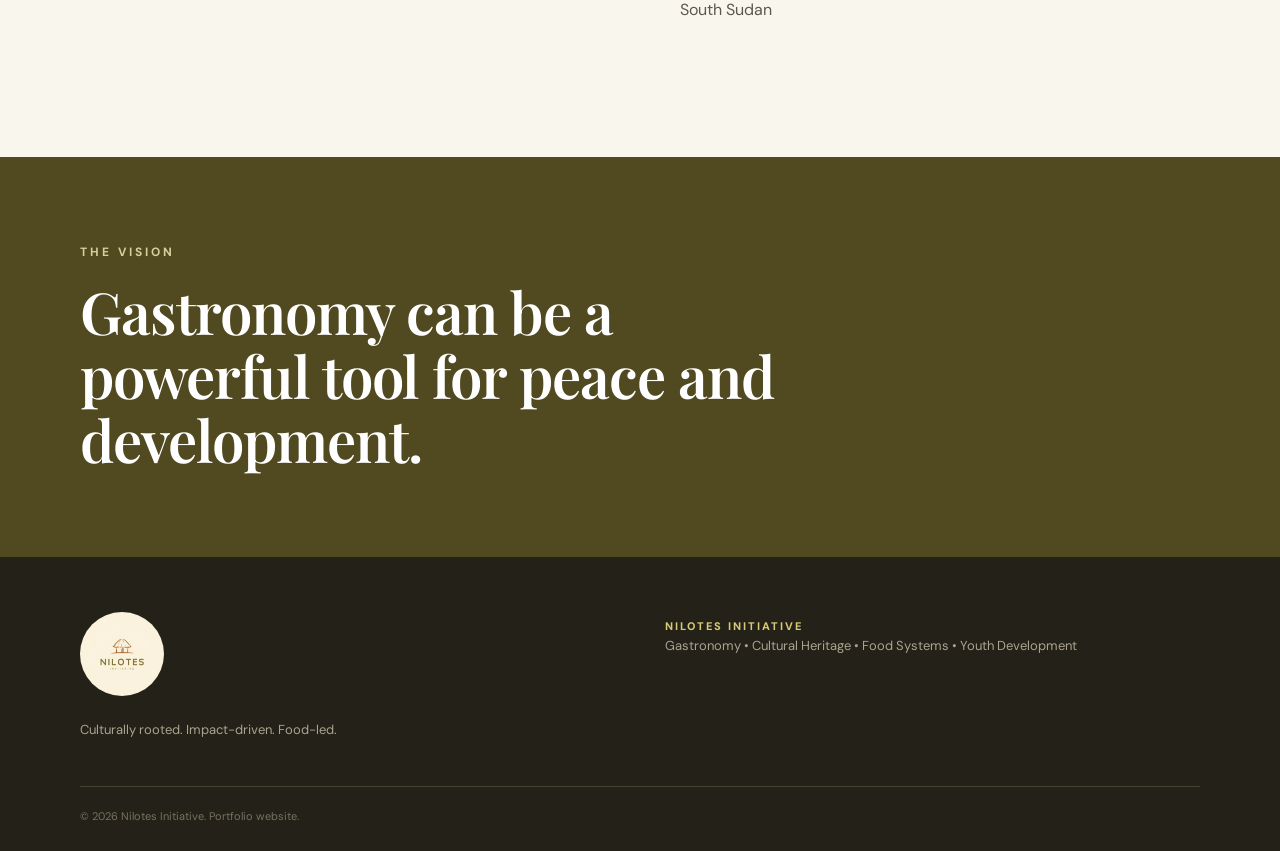
==== commit 2f7fb480: "Add terracotta accent, next-event pill and scroll animations" ====
--- a/index.html
+++ b/index.html
@@ -39,7 +39,11 @@
     <section class="hero" id="home">
       <div class="hero-overlay"></div>
       <div class="container hero-content">
-        <p class="eyebrow">CULTURE • FOOD • YOUTH • RESILIENCE</p>
+        <a class="next-event" href="#events" data-until="2026-11-14">
+          <span class="pulse"></span>
+          <span><strong>Next event:</strong> Samosa Masterclass · 14 Nov · Book now →</span>
+        </a>
+                <p class="eyebrow">CULTURE • FOOD • YOUTH • RESILIENCE</p>
         <h1>Rooted in heritage.<br><span>Growing through food.</span></h1>
         <p class="hero-text">
           Nilotes Initiative is a culturally rooted, impact-driven non-profit using gastronomy
--- a/style.css
+++ b/style.css
@@ -99,3 +99,26 @@
 .footer{background:#242218;color:#d9d2b9;padding:55px 0 25px}.footer-grid{display:grid;grid-template-columns:1fr 1fr;gap:50px;padding-bottom:45px}.footer-logo{width:84px;height:84px;border-radius:50%;object-fit:cover;margin-bottom:15px}.footer p{font-size:13px;color:#aaa38e}.footer-label{letter-spacing:2px;font-size:11px!important;font-weight:800!important;color:#d8c979!important;margin-top:5px}.copyright{border-top:1px solid #454133;padding-top:20px;font-size:11px;color:#77715f}
 @media(max-width:900px){.cards{grid-template-columns:repeat(2,1fr)}.timeline{grid-template-columns:repeat(2,1fr)}.timeline-item:nth-child(2){border-right:0}.timeline-item:nth-child(-n+2){border-bottom:1px solid var(--line)}}
 @media(max-width:700px){.nav{display:none;position:absolute;top:78px;left:0;width:100%;background:var(--paper);padding:20px;flex-direction:column;gap:16px;border-bottom:1px solid var(--line)}.nav.open{display:flex}.menu-toggle{display:block}.two-col,.story-grid,.mission-grid,.contact-grid{grid-template-columns:1fr;gap:35px}.mission-mark{width:100px;height:100px;font-size:32px}.cards,.beneficiary-grid,.team-grid,.timeline,.footer-grid,.event-card{grid-template-columns:1fr}.card{min-height:0}.card h3{margin-top:45px}.event-card{grid-template-columns:1fr}.event-image{min-height:300px}.event-info{padding:25px}.timeline-item{border-right:0;border-bottom:1px solid var(--line)!important}.timeline-item:last-child{border-bottom:0!important}.cta-inner{display:block}.cta .btn{margin-top:30px}.hero{min-height:780px}.hero h1{font-size:55px}.hero-text{font-size:16px}.section{padding:80px 0}}
+
+/* ---- Terracotta accent (from the logo) ---- */
+:root{--terra:#b4621f;--terra-dark:#8f4c15}
+.btn-primary{background:var(--terra)}
+.btn-primary:hover{background:var(--terra-dark)}
+.btn-ghost{border-color:var(--terra);color:var(--terra-dark)}
+.nav a:after{background:var(--terra)}
+.card-number,.program-icon,.timeline-item span,.event-status{color:var(--terra)}
+.card:hover{box-shadow:inset 0 3px 0 var(--terra)}
+.contact-link:hover{color:var(--terra)}
+
+/* ---- Next event pill ---- */
+.next-event{display:inline-flex;align-items:center;gap:10px;margin-bottom:26px;padding:9px 18px;border:1px solid rgba(180,98,31,.35);border-radius:999px;background:rgba(255,255,255,.75);backdrop-filter:blur(6px);font-size:13px;color:var(--ink);transition:.25s}
+.next-event strong{color:var(--terra);font-weight:700}
+.next-event:hover{background:#fff;transform:translateY(-2px);box-shadow:0 8px 20px rgba(80,60,20,.12)}
+.next-event .pulse{width:8px;height:8px;border-radius:50%;background:var(--terra);flex:none;animation:pulse 1.8s infinite}
+@keyframes pulse{0%{box-shadow:0 0 0 0 rgba(180,98,31,.55)}70%{box-shadow:0 0 0 9px rgba(180,98,31,0)}100%{box-shadow:0 0 0 0 rgba(180,98,31,0)}}
+@media(max-width:700px){.next-event{font-size:12px;padding:8px 14px;align-items:flex-start;border-radius:18px}.next-event .pulse{margin-top:5px}}
+
+/* ---- Scroll reveal ---- */
+.reveal{opacity:0;transform:translateY(26px);transition:opacity .7s ease,transform .7s ease}
+.reveal.in{opacity:1;transform:none}
+@media(prefers-reduced-motion:reduce){.reveal{opacity:1;transform:none;transition:none}.next-event .pulse{animation:none}}
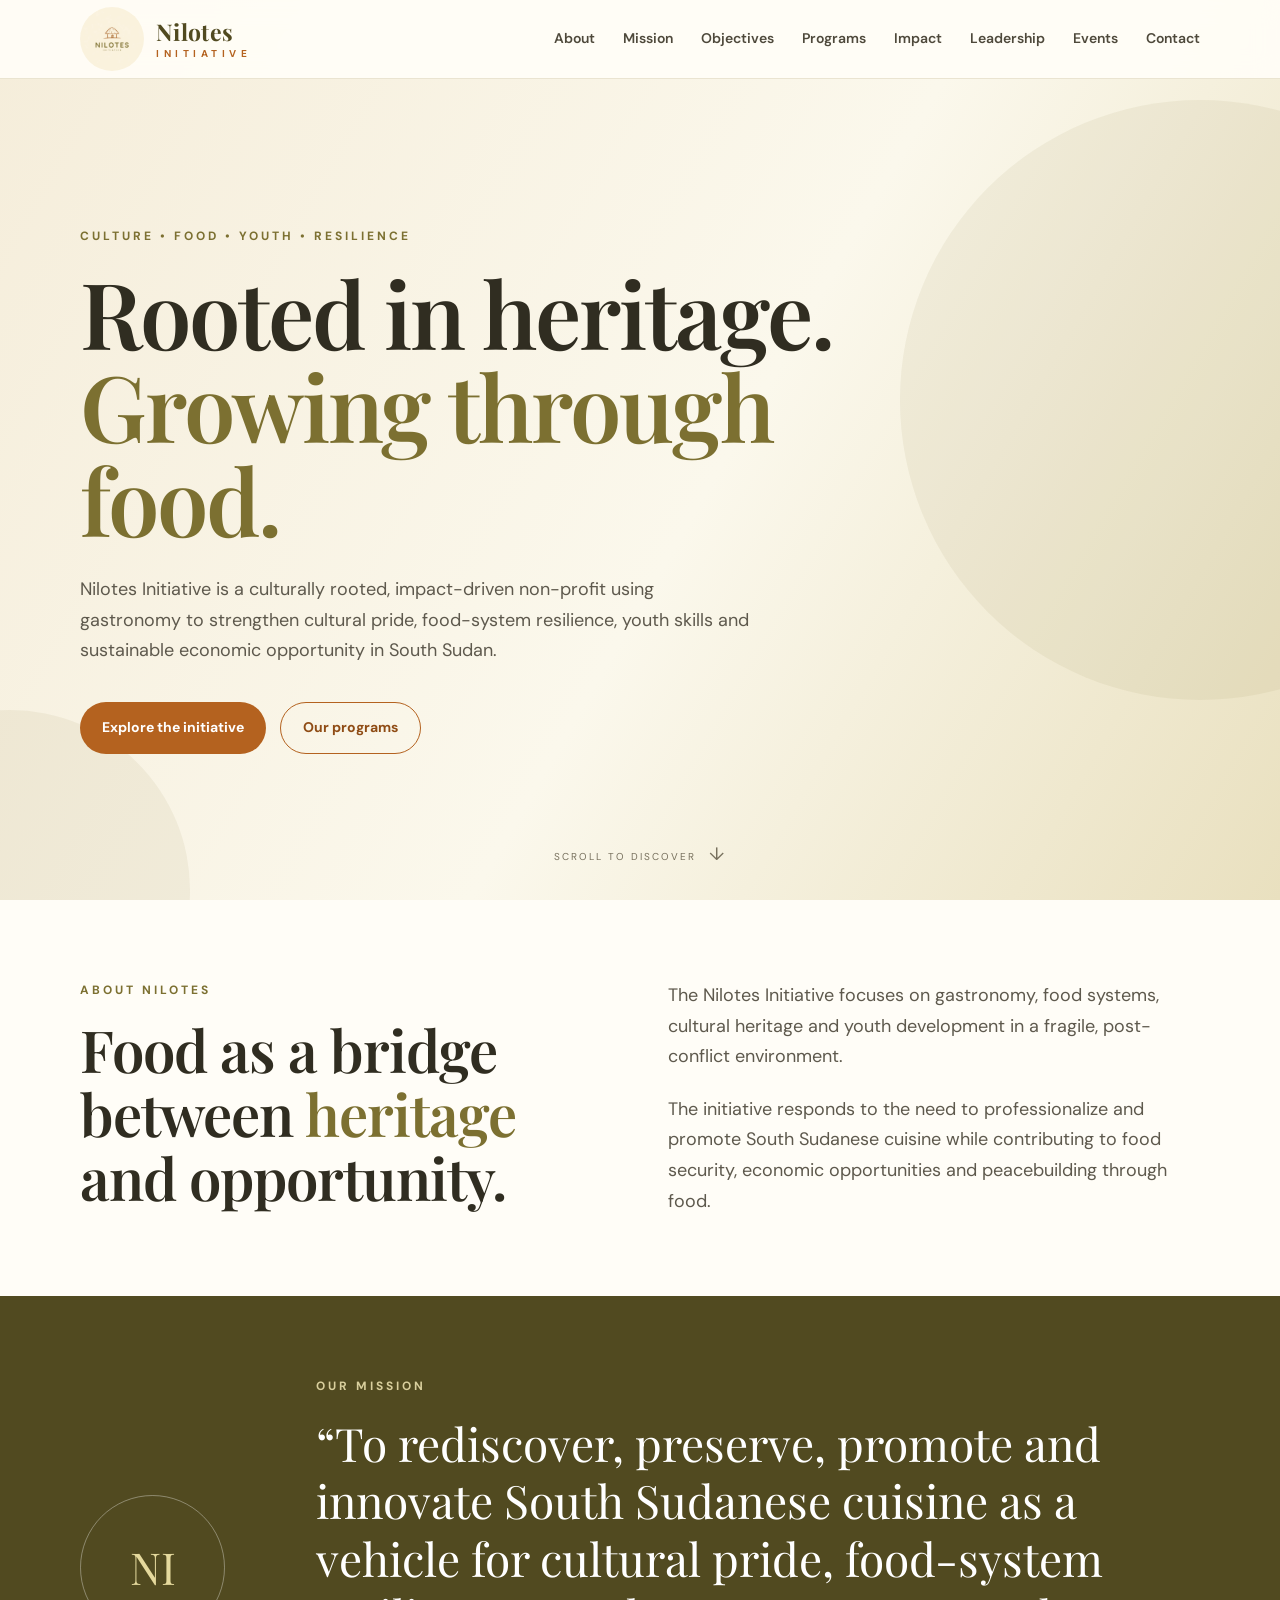
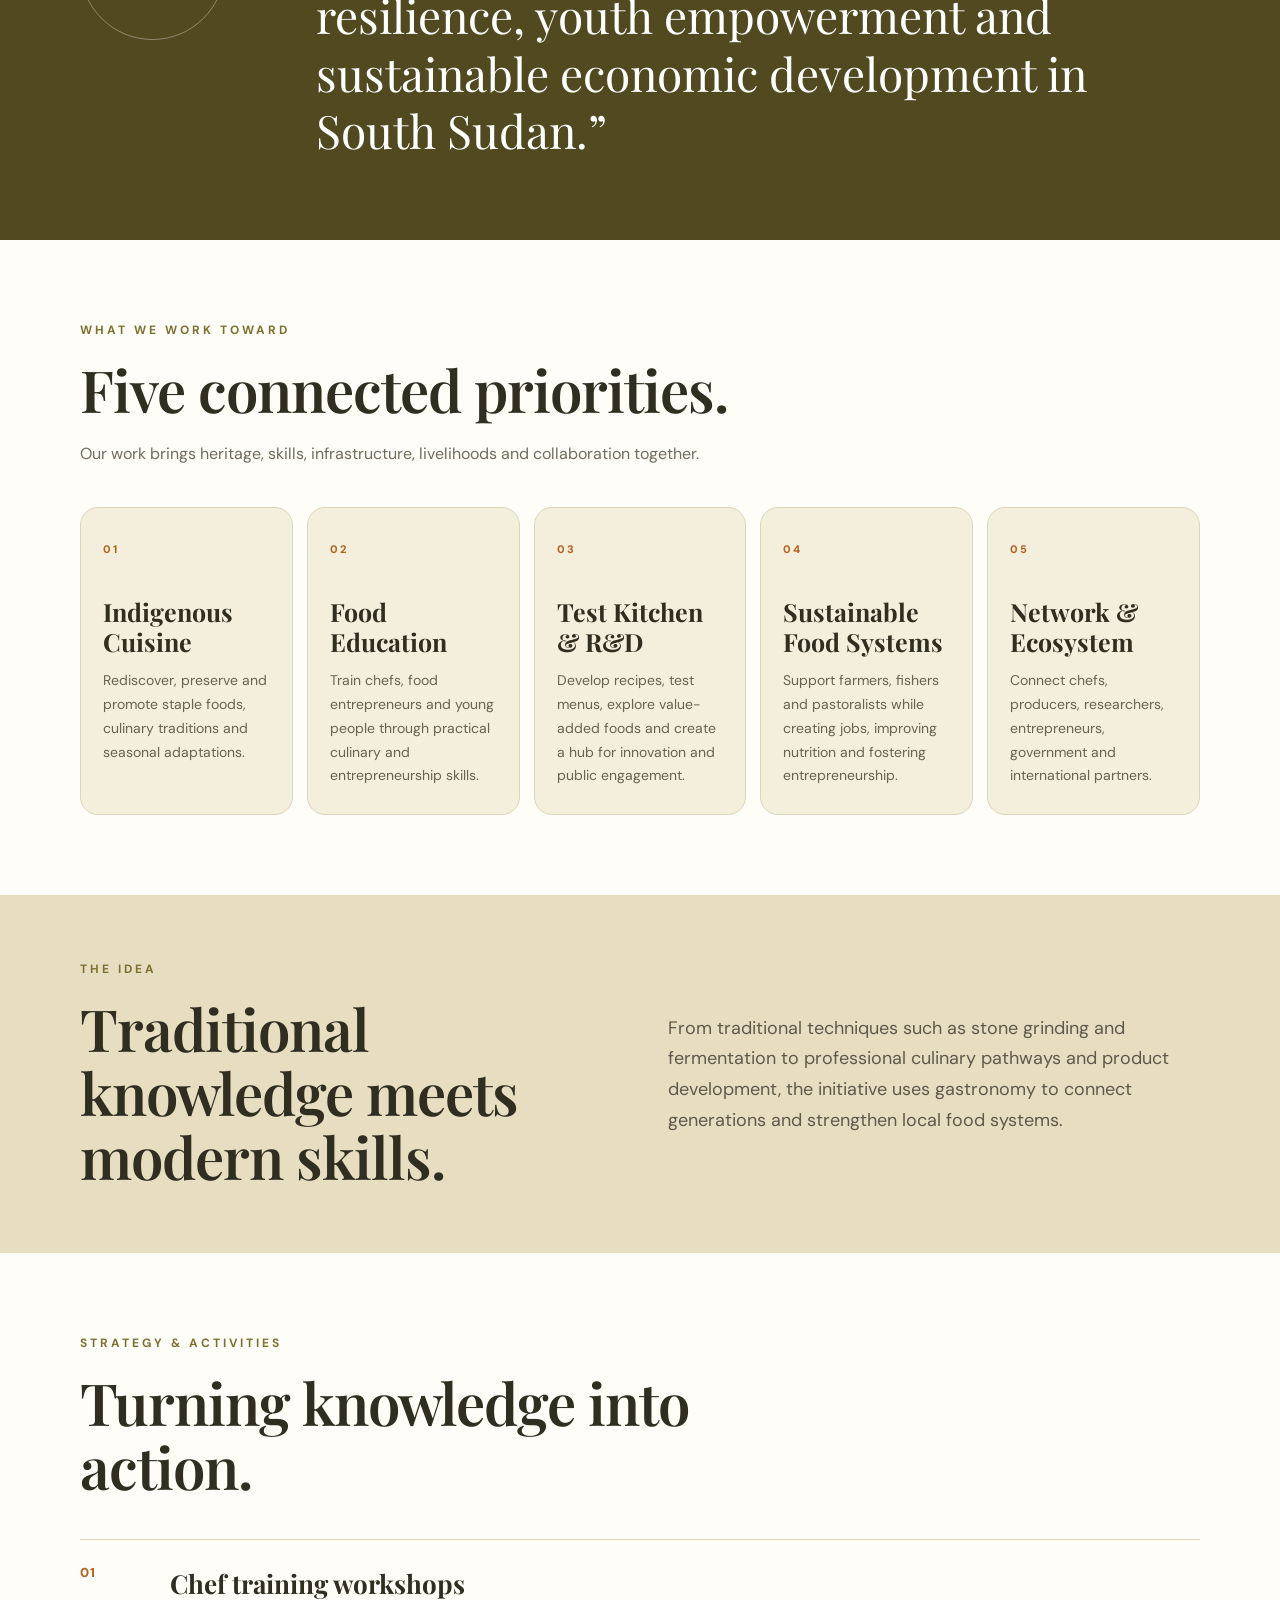
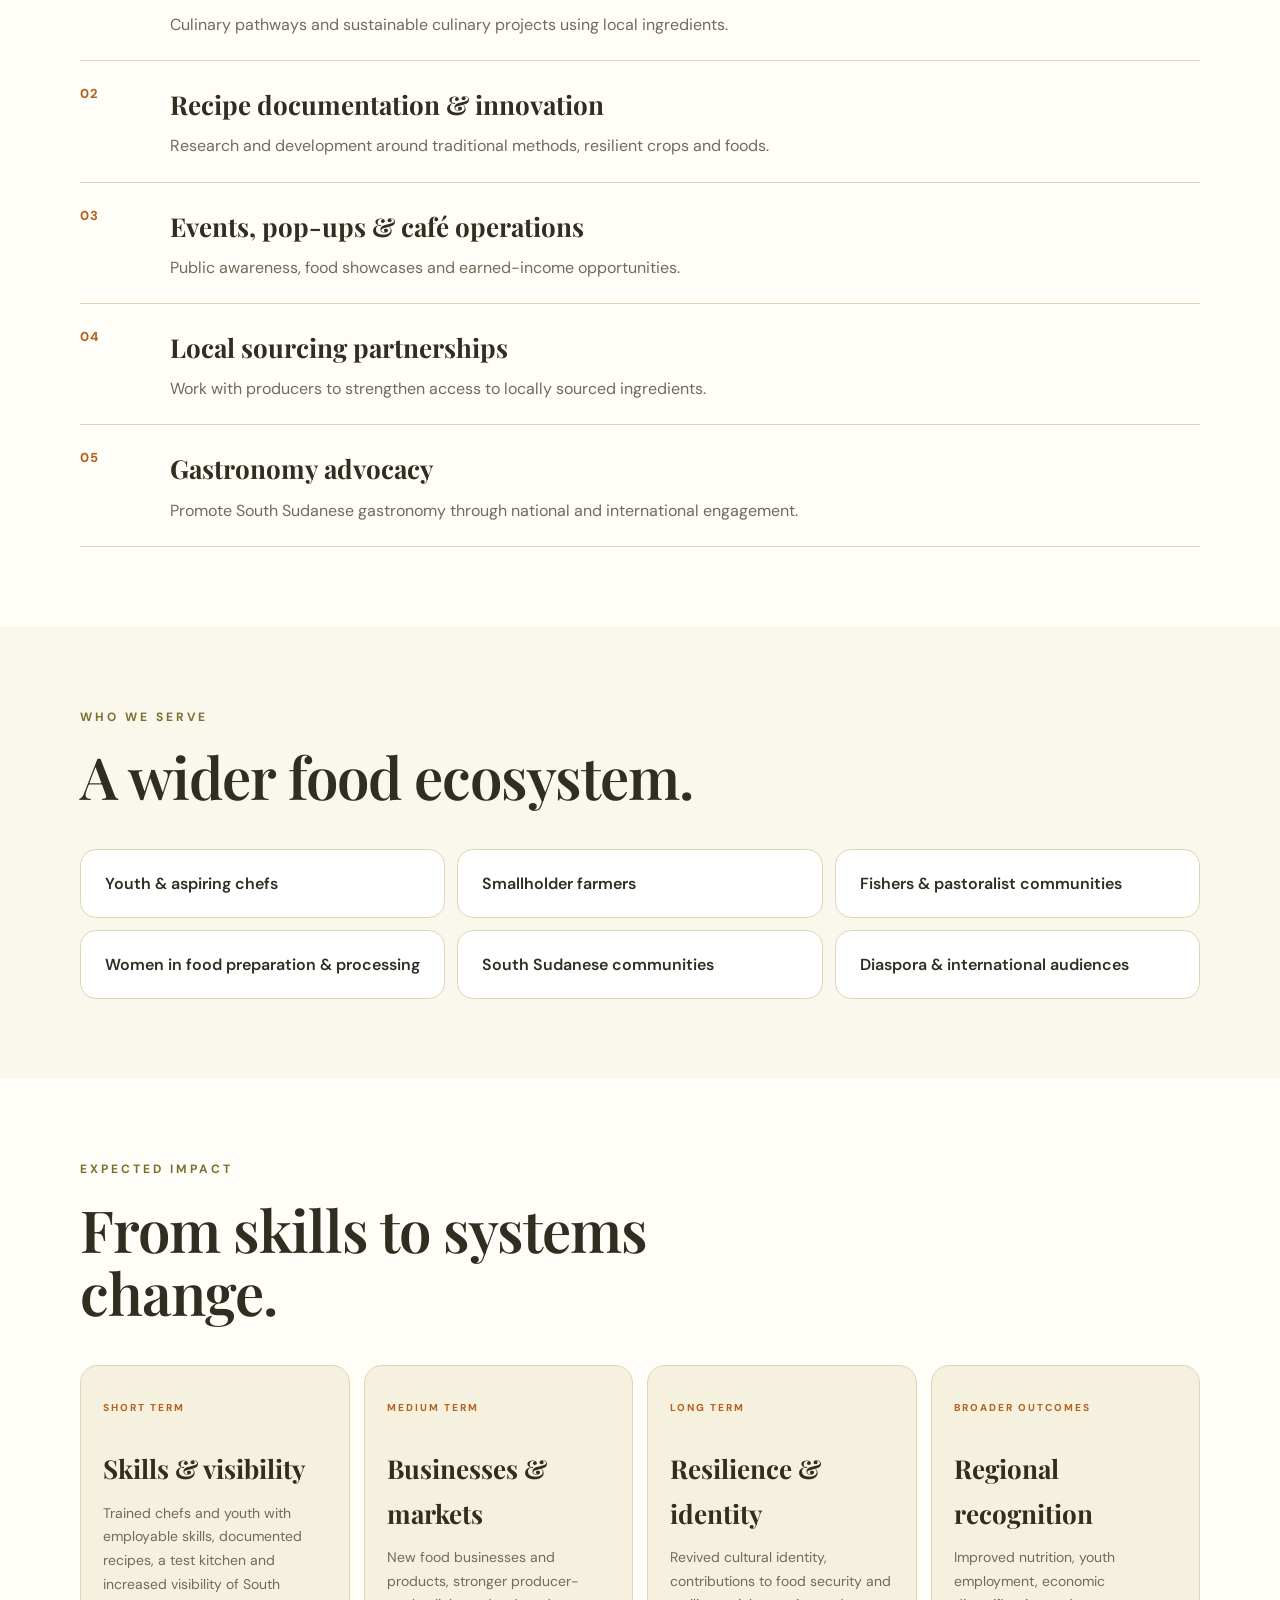
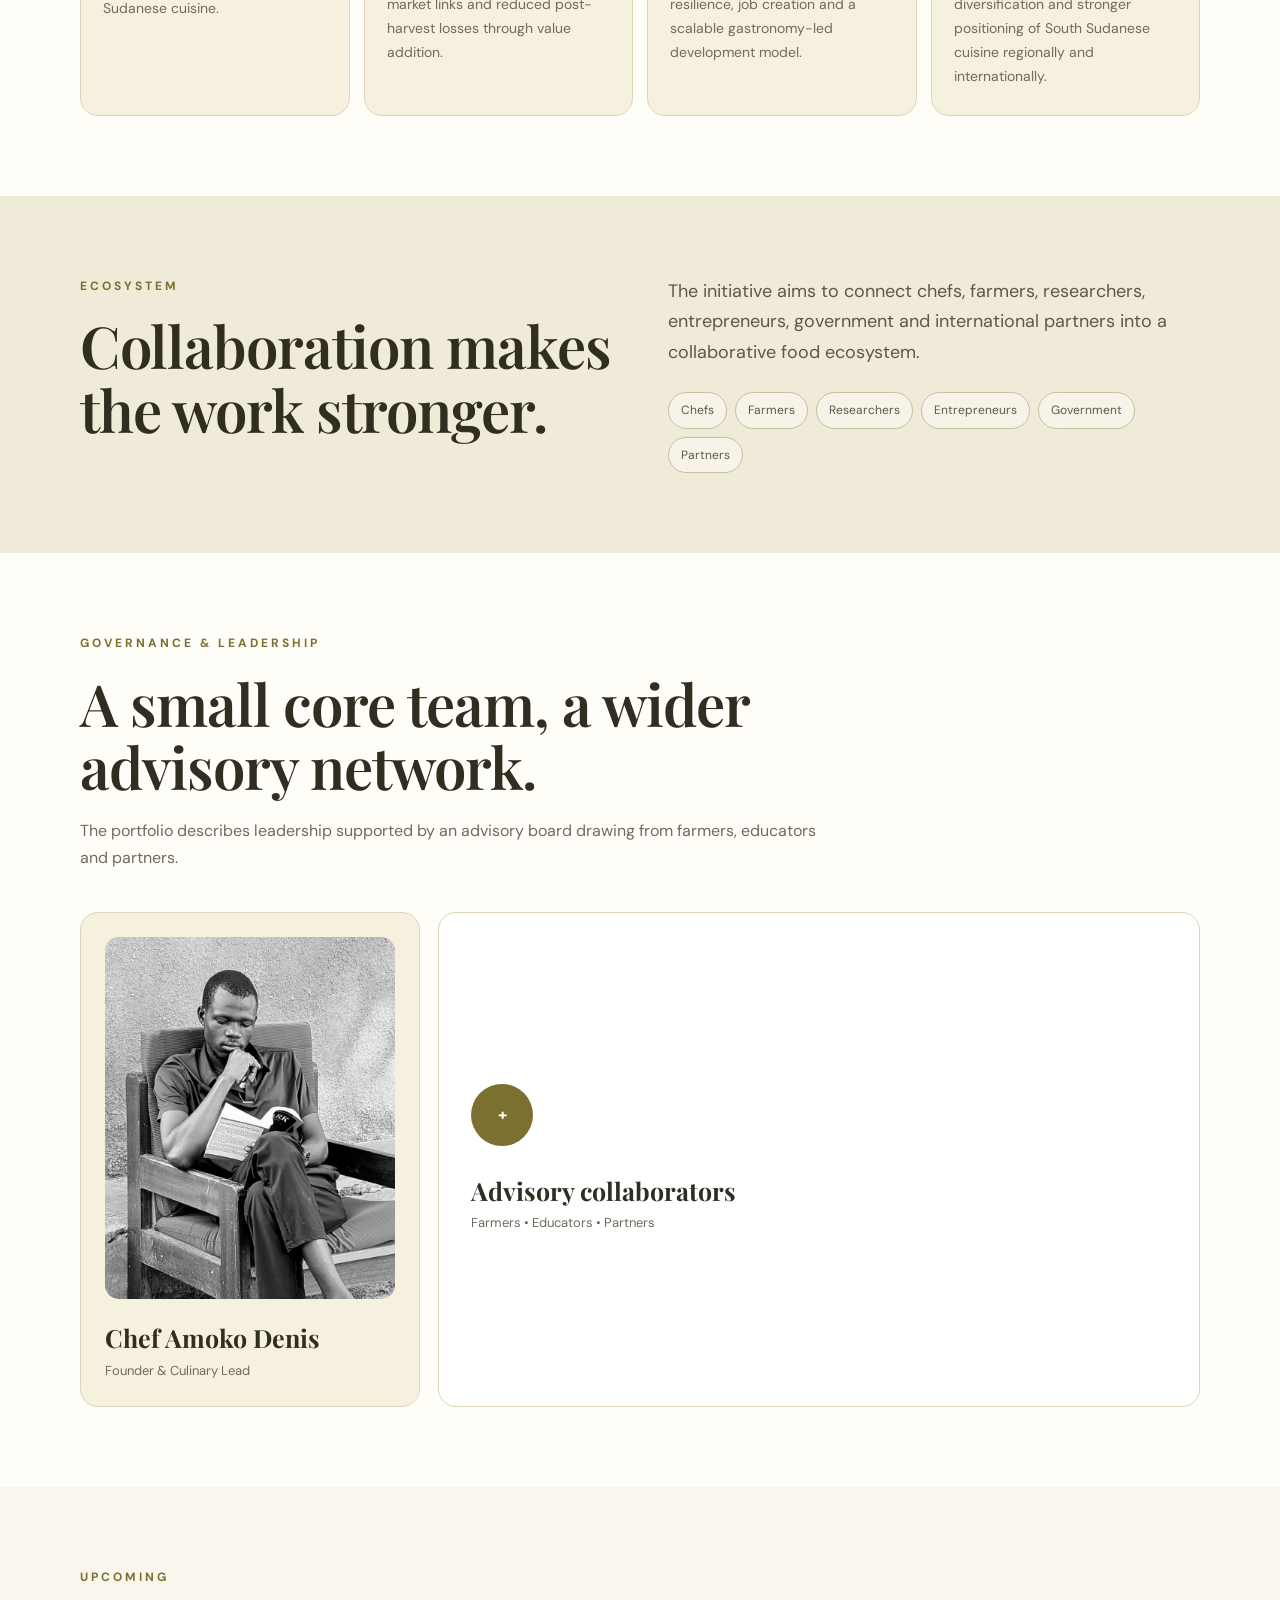
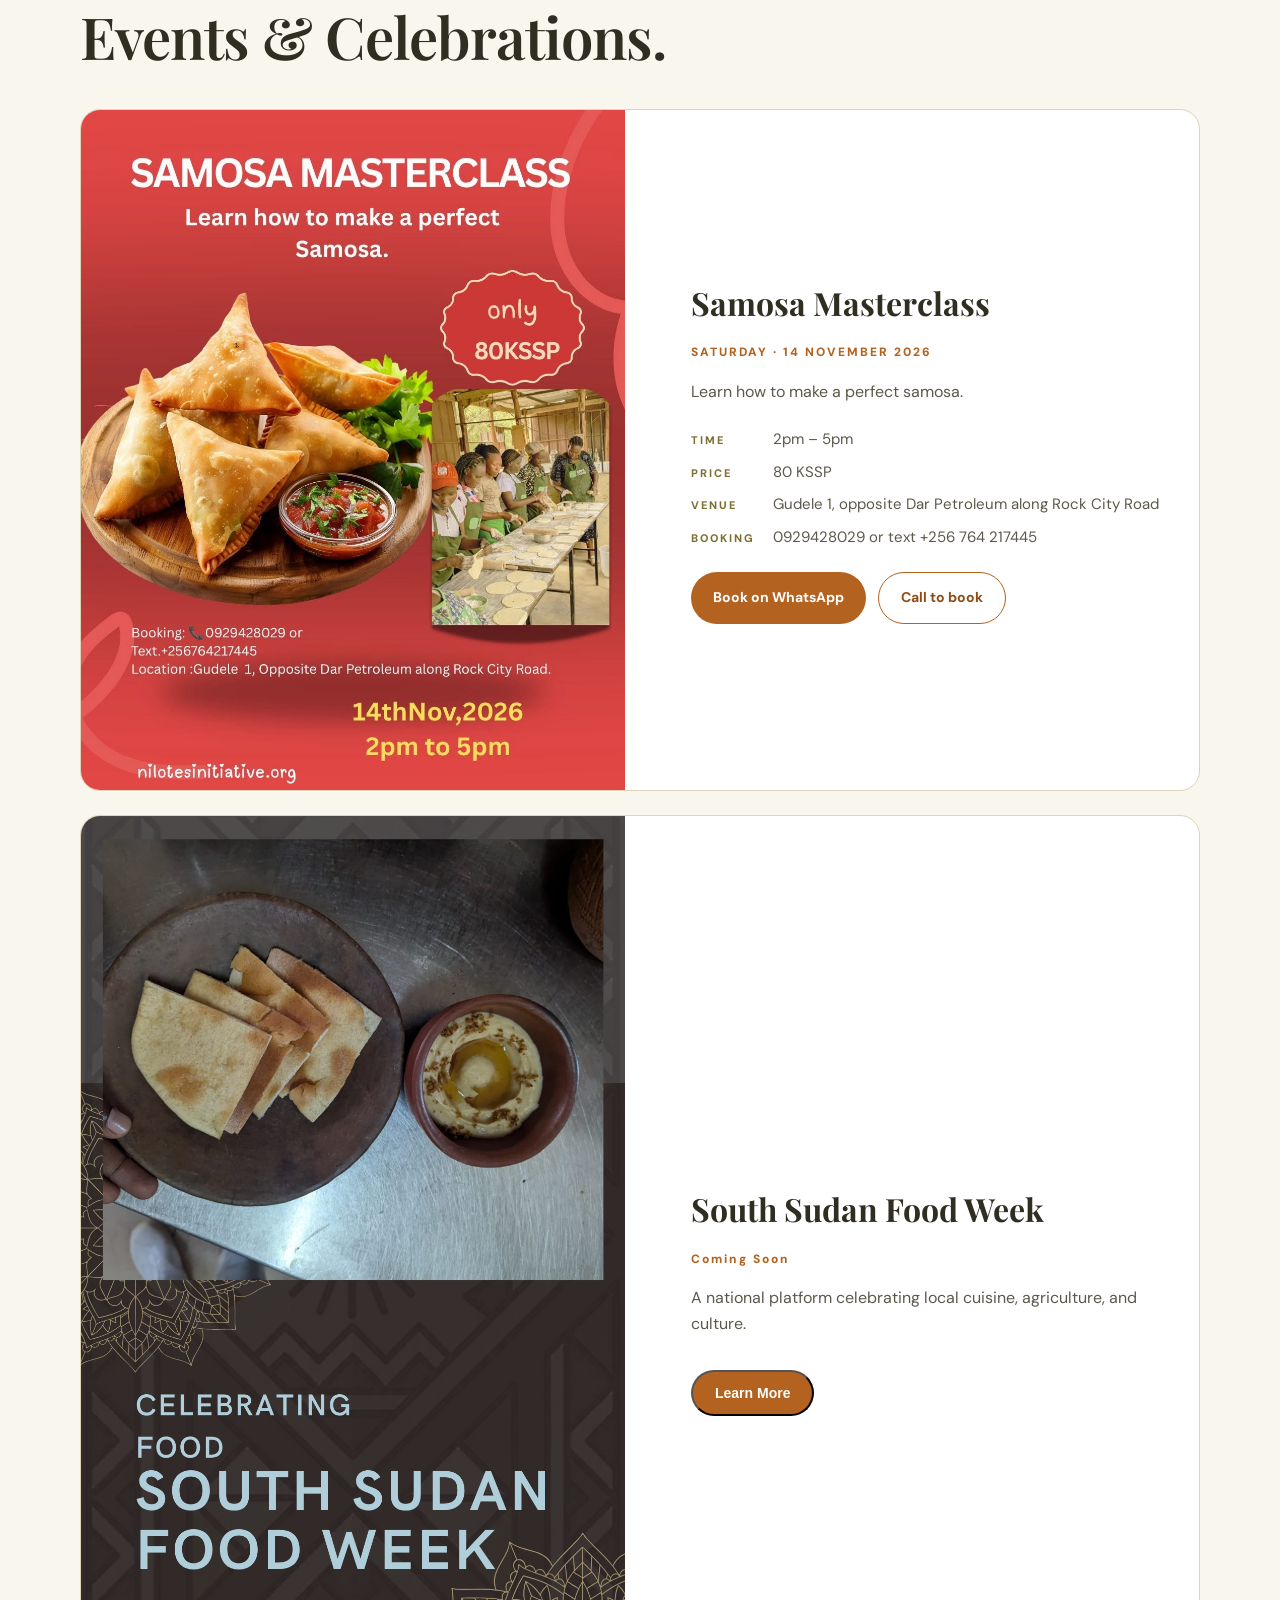
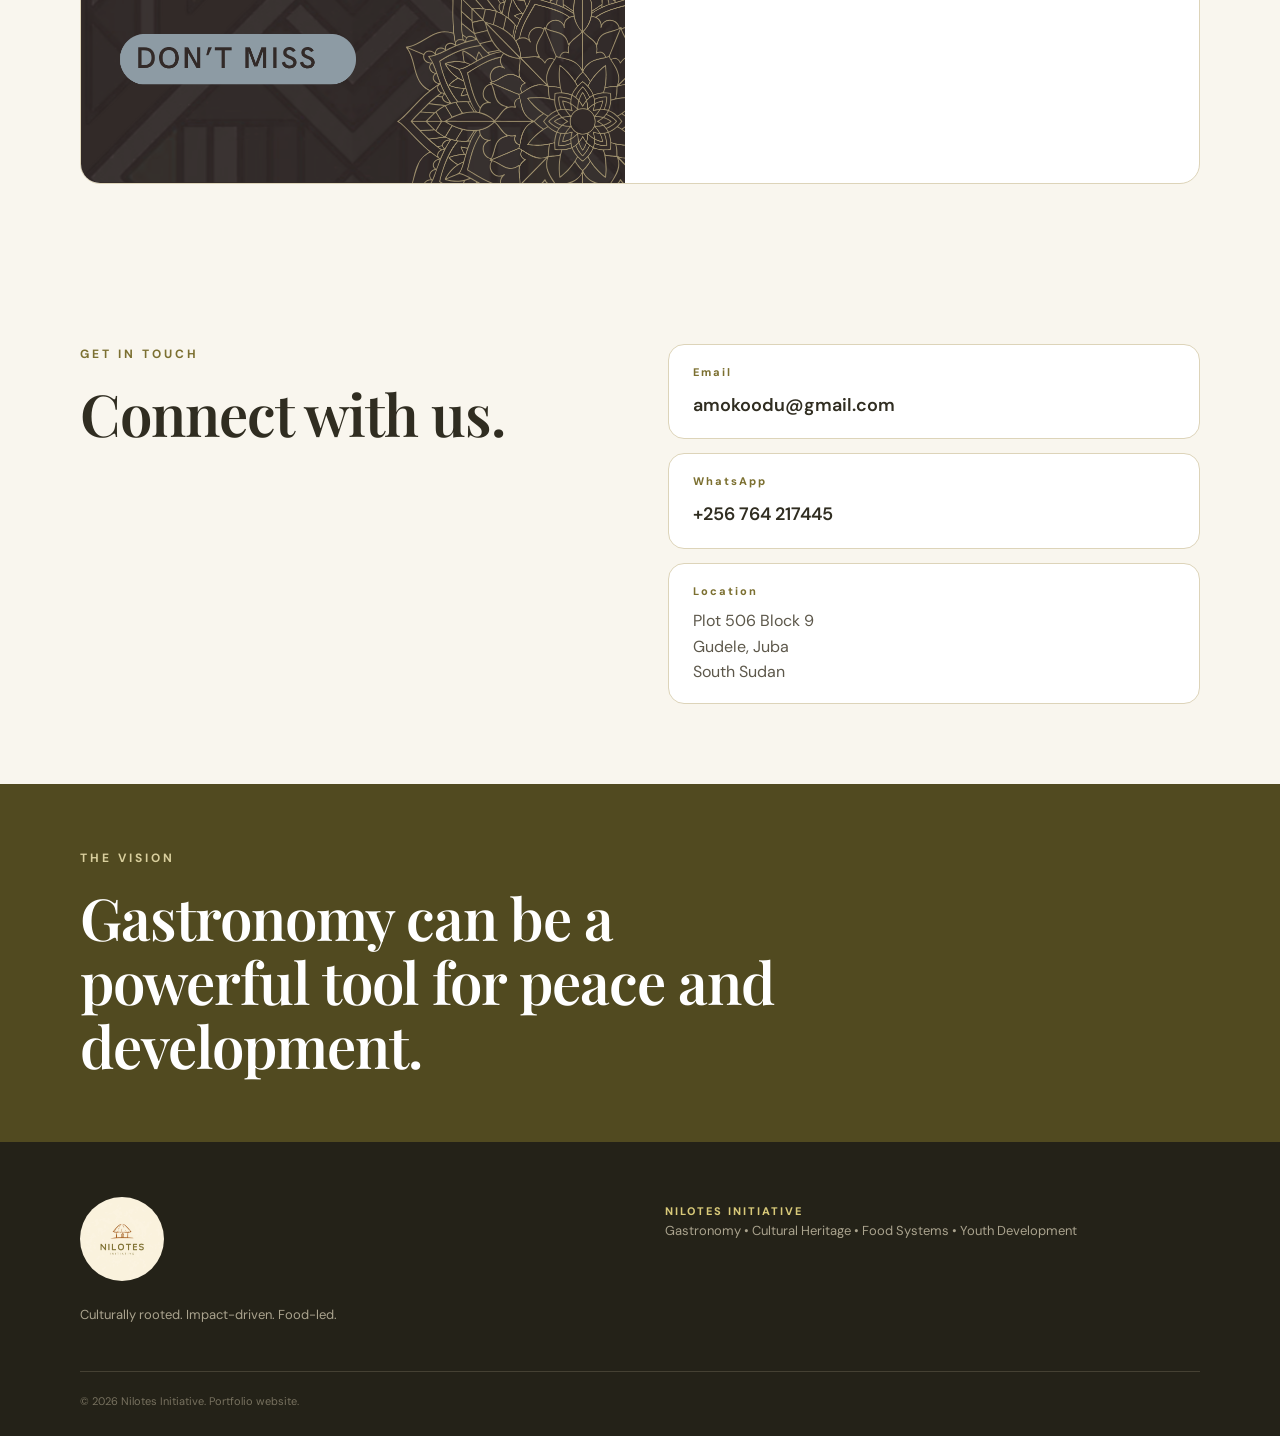
==== commit a6a89b19: "Add wordmark beside header logo" ====
--- a/index.html
+++ b/index.html
@@ -20,6 +20,7 @@
     <div class="container nav-wrap">
       <a class="brand" href="#home" aria-label="Nilotes Initiative home">
         <img src="assets/logo.jpeg" alt="Nilotes Initiative logo">
+        <span class="brand-text"><strong>Nilotes</strong><small>INITIATIVE</small></span>
       </a>
       <button class="menu-toggle" aria-label="Open navigation" aria-expanded="false">☰</button>
       <nav class="nav" aria-label="Main navigation">
--- a/style.css
+++ b/style.css
@@ -28,43 +28,43 @@
 .btn-ghost{border:1px solid #a99e73}.btn-ghost:hover{background:white}
 .scroll-note{position:absolute;bottom:30px;left:50%;transform:translateX(-50%);font-size:10px;letter-spacing:2px;color:#77705d;z-index:2}
 .scroll-note span{font-size:18px;margin-left:8px}
-.section{padding:110px 0}
-.two-col{display:grid;grid-template-columns:1fr 1fr;gap:80px;align-items:start}
+.section{padding:80px 0}
+.two-col{display:grid;grid-template-columns:1fr 1fr;gap:56px;align-items:start}
 h2{font-family:"Playfair Display",serif;font-size:clamp(38px,5vw,58px);line-height:1.1;font-weight:600;letter-spacing:-1px}
 .intro h2 em{color:var(--olive);font-style:normal}
 .lead-copy{font-size:18px;color:#5e594d}.lead-copy p+p{margin-top:22px}
 .dark-section{background:var(--olive-dark);color:white}
-.mission-grid{display:grid;grid-template-columns:180px 1fr;gap:70px;align-items:center}
+.mission-grid{display:grid;grid-template-columns:180px 1fr;gap:56px;align-items:center}
 .mission-mark{width:145px;height:145px;border:1px solid rgba(255,255,255,.35);border-radius:50%;display:grid;place-items:center;font-family:"Playfair Display",serif;font-size:44px;color:#e5d99d}
 blockquote{font-family:"Playfair Display",serif;font-size:clamp(28px,4vw,46px);line-height:1.25;max-width:900px}
-.section-heading{max-width:760px;margin-bottom:52px}.section-heading>p:last-child{color:var(--muted);margin-top:18px;font-size:16px}
+.section-heading{max-width:760px;margin-bottom:40px}.section-heading>p:last-child{color:var(--muted);margin-top:18px;font-size:16px}
 .cards{display:grid;grid-template-columns:repeat(5,1fr);gap:14px}
-.card{min-height:300px;padding:28px 22px;background:#f4eedc;border:1px solid var(--line);transition:.25s}
+.card{padding:26px 22px;background:#f4eedc;border:1px solid var(--line);border-radius:18px;transition:.25s}
 .card:hover{transform:translateY(-6px);background:#eee5c9}
 .card-number{font-size:11px;letter-spacing:2px;color:var(--olive);font-weight:800}
-.card h3{font-family:"Playfair Display",serif;font-size:25px;line-height:1.2;margin:80px 0 15px}
+.card h3{font-family:"Playfair Display",serif;font-size:25px;line-height:1.2;margin:36px 0 12px}
 .card p{font-size:14px;color:#686255}
-.story-band{background:#e7dec1;padding:80px 0}
-.story-grid{display:grid;grid-template-columns:1fr 1fr;gap:80px;align-items:center}
+.story-band{background:#e7dec1;padding:64px 0}
+.story-grid{display:grid;grid-template-columns:1fr 1fr;gap:56px;align-items:center}
 .story-grid h2{max-width:560px}.story-grid>p{font-size:18px;color:#5f594b}
 .program-list{border-top:1px solid var(--line)}
-.program{display:grid;grid-template-columns:90px 1fr;padding:28px 0;border-bottom:1px solid var(--line);align-items:start}
+.program{display:grid;grid-template-columns:90px 1fr;padding:22px 0;border-bottom:1px solid var(--line);align-items:start}
 .program-icon{font-weight:800;color:var(--olive);font-size:13px;letter-spacing:1px}
 .program h3{font-family:"Playfair Display",serif;font-size:26px}.program p{color:var(--muted);max-width:680px;margin-top:5px}
 .beneficiaries{background:#faf7ed}
 .beneficiary-grid{display:grid;grid-template-columns:repeat(3,1fr);gap:12px}
-.beneficiary-grid div{padding:25px;border:1px solid var(--line);font-weight:600;background:white}
-.timeline{display:grid;grid-template-columns:repeat(4,1fr);gap:0;border-top:1px solid var(--line)}
-.timeline-item{padding:30px 24px;border-right:1px solid var(--line)}.timeline-item:last-child{border-right:0}
+.beneficiary-grid div{padding:20px 24px;border:1px solid var(--line);border-radius:16px;font-weight:600;background:white}
+.timeline{display:grid;grid-template-columns:repeat(4,1fr);gap:14px}
+.timeline-item{padding:26px 22px;background:#f6f0df;border:1px solid var(--line);border-radius:18px}
 .timeline-item span{font-size:10px;letter-spacing:2px;font-weight:800;color:var(--olive)}
-.timeline-item h3{font-family:"Playfair Display",serif;font-size:26px;margin:40px 0 12px}.timeline-item p{font-size:14px;color:var(--muted)}
+.timeline-item h3{font-family:"Playfair Display",serif;font-size:26px;margin:28px 0 10px}.timeline-item p{font-size:14px;color:var(--muted)}
 .ecosystem{background:#f0ead8}
 .ecosystem-copy{font-size:18px;color:#5d584b}.tag-row{display:flex;gap:8px;flex-wrap:wrap;margin-top:25px}.tag-row span{border:1px solid #c8bea0;border-radius:999px;padding:7px 12px;font-size:12px;background:rgba(255,255,255,.4)}
 .events{background:#f9f6ee}
 .events-grid{display:grid;grid-template-columns:1fr;gap:24px}
-.event-card{display:grid;grid-template-columns:1fr 1fr;gap:30px;align-items:center;background:white;border:1px solid var(--line);overflow:hidden;border-radius:4px}
+.event-card{display:grid;grid-template-columns:1fr 1fr;gap:30px;align-items:center;background:white;border:1px solid var(--line);overflow:hidden;border-radius:20px}
 .event-image{width:100%;height:100%;object-fit:cover;display:block;min-height:400px}
-.event-info{padding:40px}
+.event-info{padding:36px}
 .event-info h3{font-family:"Playfair Display",serif;font-size:32px;margin-bottom:12px;color:var(--ink)}
 .event-status{font-size:12px;letter-spacing:2px;font-weight:800;color:var(--olive);margin-bottom:16px}
 .event-description{font-size:16px;color:#5d584b;margin-bottom:24px;line-height:1.6}
@@ -75,7 +75,7 @@
 .event-details strong{display:inline-block;min-width:78px;font-size:11px;letter-spacing:2px;color:var(--olive);font-weight:800}
 .event-actions{display:flex;gap:12px;flex-wrap:wrap}
 .modal{display:none;position:fixed;z-index:100;left:0;top:0;width:100%;height:100%;background:rgba(0,0,0,.6);overflow-y:auto}
-.modal-content{background:white;margin:5% auto;padding:40px;border-radius:4px;max-width:800px;box-shadow:0 4px 20px rgba(0,0,0,.2)}
+.modal-content{background:white;margin:5% auto;padding:40px;border-radius:20px;max-width:800px;box-shadow:0 4px 20px rgba(0,0,0,.2)}
 .modal-content h2{font-family:"Playfair Display",serif;font-size:36px;margin-bottom:8px;color:var(--ink)}
 .modal-subtitle{font-size:16px;color:var(--olive);margin-bottom:30px;font-weight:600}
 .modal-content h3{font-family:"Playfair Display",serif;font-size:22px;margin-top:24px;margin-bottom:12px;color:var(--ink)}
@@ -84,21 +84,20 @@
 .close{color:#999;float:right;font-size:28px;font-weight:bold;cursor:pointer;transition:.25s}
 .close:hover{color:var(--ink)}
 @media(max-width:700px){.modal-content{margin:20% auto;padding:24px}.modal-content h2{font-size:28px}.modal-content h3{font-size:18px}}
-.team-grid{display:grid;grid-template-columns:repeat(2,1fr);gap:18px}
-.person{padding:32px;background:#f6f0df;border:1px solid var(--line)}.person .initials{width:62px;height:62px;border-radius:50%;display:grid;place-items:center;background:var(--olive);color:white;font-weight:800;margin-bottom:35px}.person h3{font-family:"Playfair Display",serif;font-size:25px}.person p{color:var(--muted);font-size:13px}.person.advisory{background:#fff}
-.person-photo{width:100%;height:400px;object-fit:cover;margin-bottom:20px;border-radius:4px;display:block}
+.team-grid{display:grid;grid-template-columns:minmax(260px,340px) 1fr;gap:18px}
+.person{padding:24px;background:#f6f0df;border:1px solid var(--line);border-radius:18px}.person .initials{width:62px;height:62px;border-radius:50%;display:grid;place-items:center;background:var(--olive);color:white;font-weight:800;margin-bottom:24px}.person h3{font-family:"Playfair Display",serif;font-size:25px}.person p{color:var(--muted);font-size:13px}.person.advisory{background:#fff;display:flex;flex-direction:column;justify-content:center;padding:32px}
+.person-photo{width:100%;height:auto;aspect-ratio:4/5;object-fit:cover;object-position:center 20%;margin-bottom:18px;border-radius:14px;display:block}
 .contact{background:#f9f6ee}
-.contact-grid{display:grid;grid-template-columns:1fr 1fr;gap:80px;align-items:start}
-.contact-info{display:flex;flex-direction:column;gap:35px}
-.contact-item{border-bottom:1px solid var(--line);padding-bottom:24px}
-.contact-item:last-child{border-bottom:none}
+.contact-grid{display:grid;grid-template-columns:1fr 1fr;gap:56px;align-items:start}
+.contact-info{display:flex;flex-direction:column;gap:14px}
+.contact-item{background:white;border:1px solid var(--line);border-radius:16px;padding:18px 24px}
 .contact-label{font-size:11px;letter-spacing:2px;font-weight:800;color:var(--olive);margin-bottom:8px}
 .contact-link{font-size:18px;color:var(--ink);font-weight:600;transition:.25s}.contact-link:hover{color:var(--olive)}
 .location-text{font-size:16px;color:#5d584b;line-height:1.6}
-.cta{background:var(--olive-dark);color:white;padding:85px 0}.cta-inner{display:block}.cta h2{max-width:760px}.btn-light{background:#f3ecd8;color:var(--olive-dark)}.btn-light:hover{transform:translateY(-2px)}
+.cta{background:var(--olive-dark);color:white;padding:64px 0}.cta-inner{display:block}.cta h2{max-width:760px}.btn-light{background:#f3ecd8;color:var(--olive-dark)}.btn-light:hover{transform:translateY(-2px)}
 .footer{background:#242218;color:#d9d2b9;padding:55px 0 25px}.footer-grid{display:grid;grid-template-columns:1fr 1fr;gap:50px;padding-bottom:45px}.footer-logo{width:84px;height:84px;border-radius:50%;object-fit:cover;margin-bottom:15px}.footer p{font-size:13px;color:#aaa38e}.footer-label{letter-spacing:2px;font-size:11px!important;font-weight:800!important;color:#d8c979!important;margin-top:5px}.copyright{border-top:1px solid #454133;padding-top:20px;font-size:11px;color:#77715f}
-@media(max-width:900px){.cards{grid-template-columns:repeat(2,1fr)}.timeline{grid-template-columns:repeat(2,1fr)}.timeline-item:nth-child(2){border-right:0}.timeline-item:nth-child(-n+2){border-bottom:1px solid var(--line)}}
-@media(max-width:700px){.nav{display:none;position:absolute;top:78px;left:0;width:100%;background:var(--paper);padding:20px;flex-direction:column;gap:16px;border-bottom:1px solid var(--line)}.nav.open{display:flex}.menu-toggle{display:block}.two-col,.story-grid,.mission-grid,.contact-grid{grid-template-columns:1fr;gap:35px}.mission-mark{width:100px;height:100px;font-size:32px}.cards,.beneficiary-grid,.team-grid,.timeline,.footer-grid,.event-card{grid-template-columns:1fr}.card{min-height:0}.card h3{margin-top:45px}.event-card{grid-template-columns:1fr}.event-image{min-height:300px}.event-info{padding:25px}.timeline-item{border-right:0;border-bottom:1px solid var(--line)!important}.timeline-item:last-child{border-bottom:0!important}.cta-inner{display:block}.cta .btn{margin-top:30px}.hero{min-height:780px}.hero h1{font-size:55px}.hero-text{font-size:16px}.section{padding:80px 0}}
+@media(max-width:900px){.cards{grid-template-columns:repeat(2,1fr)}.timeline{grid-template-columns:repeat(2,1fr)}}
+@media(max-width:700px){.nav{display:none;position:absolute;top:78px;left:0;width:100%;background:var(--paper);padding:20px;flex-direction:column;gap:16px;border-bottom:1px solid var(--line)}.nav.open{display:flex}.menu-toggle{display:block}.two-col,.story-grid,.mission-grid,.contact-grid{grid-template-columns:1fr;gap:28px}.mission-mark{width:100px;height:100px;font-size:32px}.cards,.beneficiary-grid,.team-grid,.timeline,.footer-grid,.event-card{grid-template-columns:1fr}.card h3{margin-top:28px}.event-card{grid-template-columns:1fr}.event-image{min-height:300px}.event-info{padding:25px}.cta-inner{display:block}.cta .btn{margin-top:30px}.hero{min-height:780px}.hero h1{font-size:55px}.hero-text{font-size:16px}.section{padding:64px 0}.person-photo{max-width:420px}}
 
 /* ---- Terracotta accent (from the logo) ---- */
 :root{--terra:#b4621f;--terra-dark:#8f4c15}
@@ -122,3 +121,10 @@
 .reveal{opacity:0;transform:translateY(26px);transition:opacity .7s ease,transform .7s ease}
 .reveal.in{opacity:1;transform:none}
 @media(prefers-reduced-motion:reduce){.reveal{opacity:1;transform:none;transition:none}.next-event .pulse{animation:none}}
+
+/* ---- Header wordmark ---- */
+.brand{display:flex;align-items:center;gap:12px}
+.brand-text{display:flex;flex-direction:column;line-height:1}
+.brand-text strong{font-family:"Playfair Display",serif;font-size:23px;font-weight:700;color:var(--olive-dark);letter-spacing:.3px}
+.brand-text small{font-size:10px;letter-spacing:4.5px;font-weight:700;color:var(--terra);margin-top:6px}
+@media(max-width:700px){.brand-text strong{font-size:19px}.brand-text small{font-size:9px;letter-spacing:3.5px;margin-top:5px}}
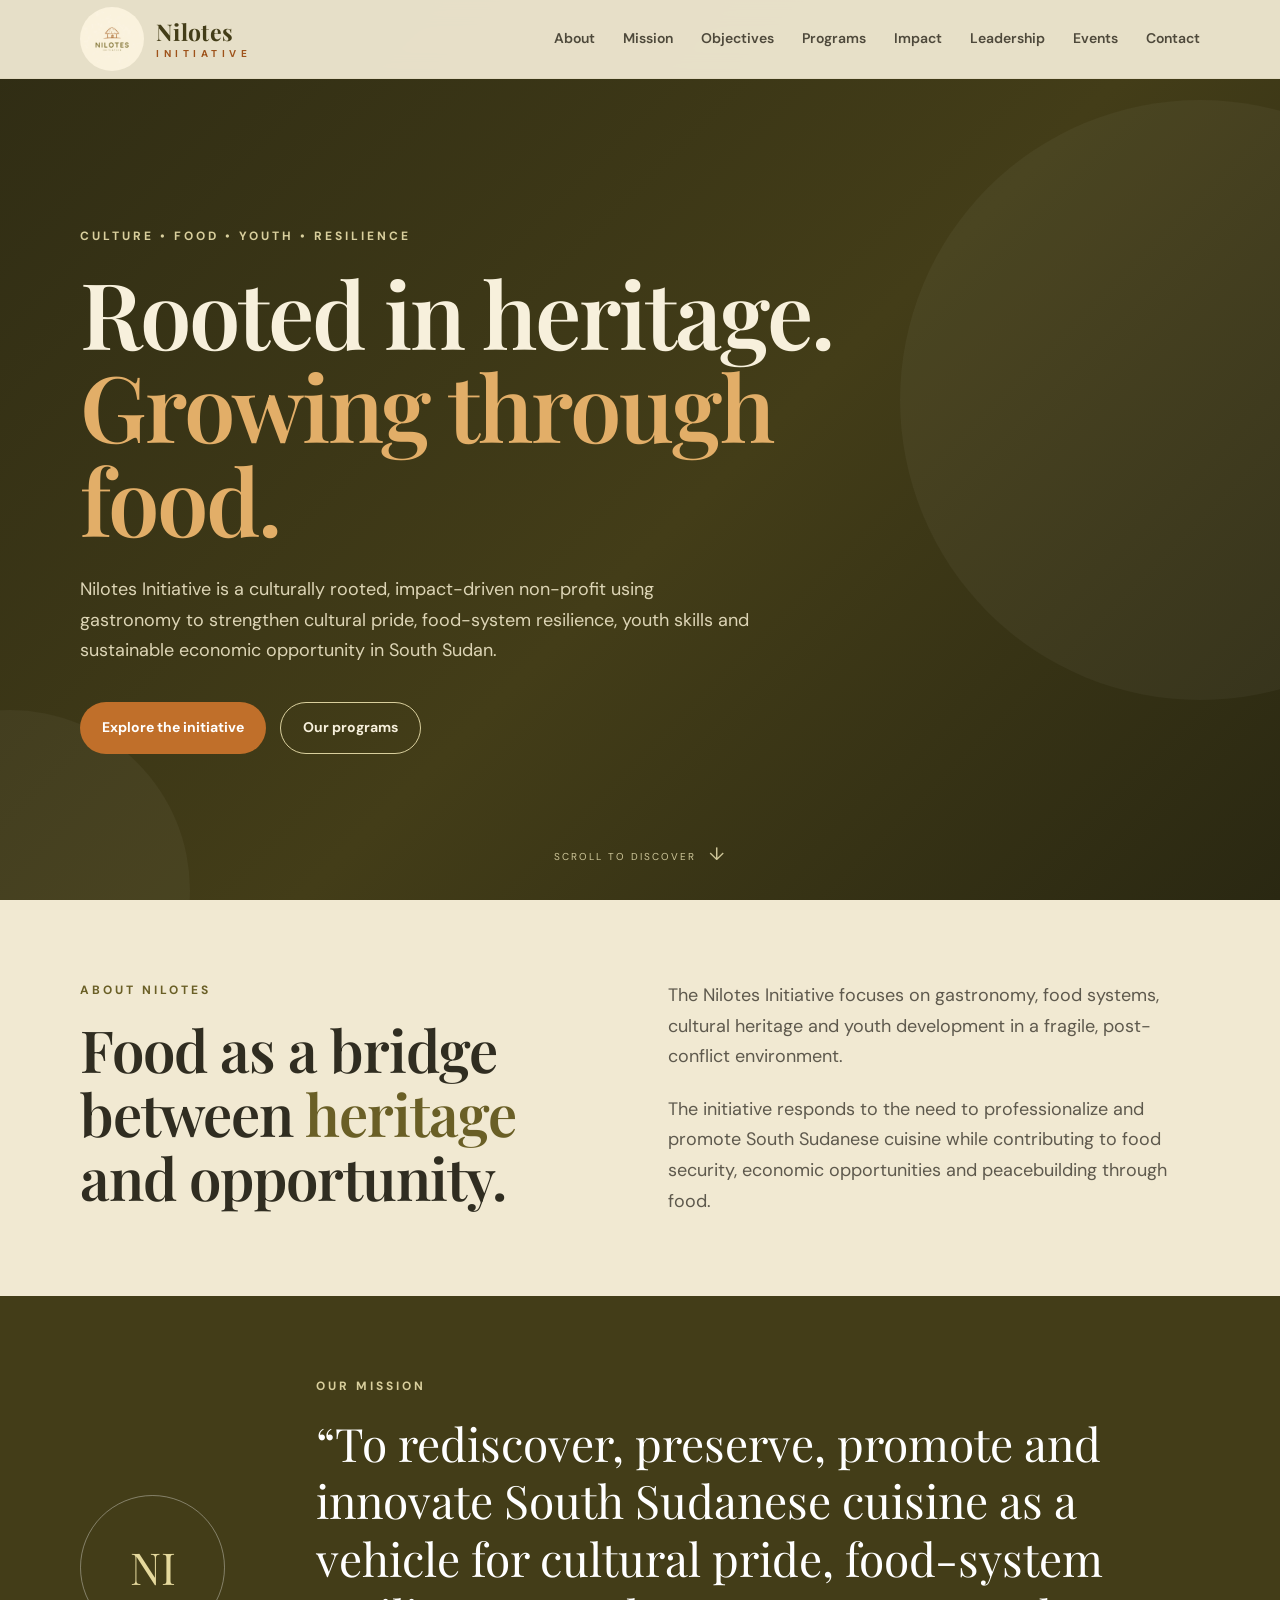
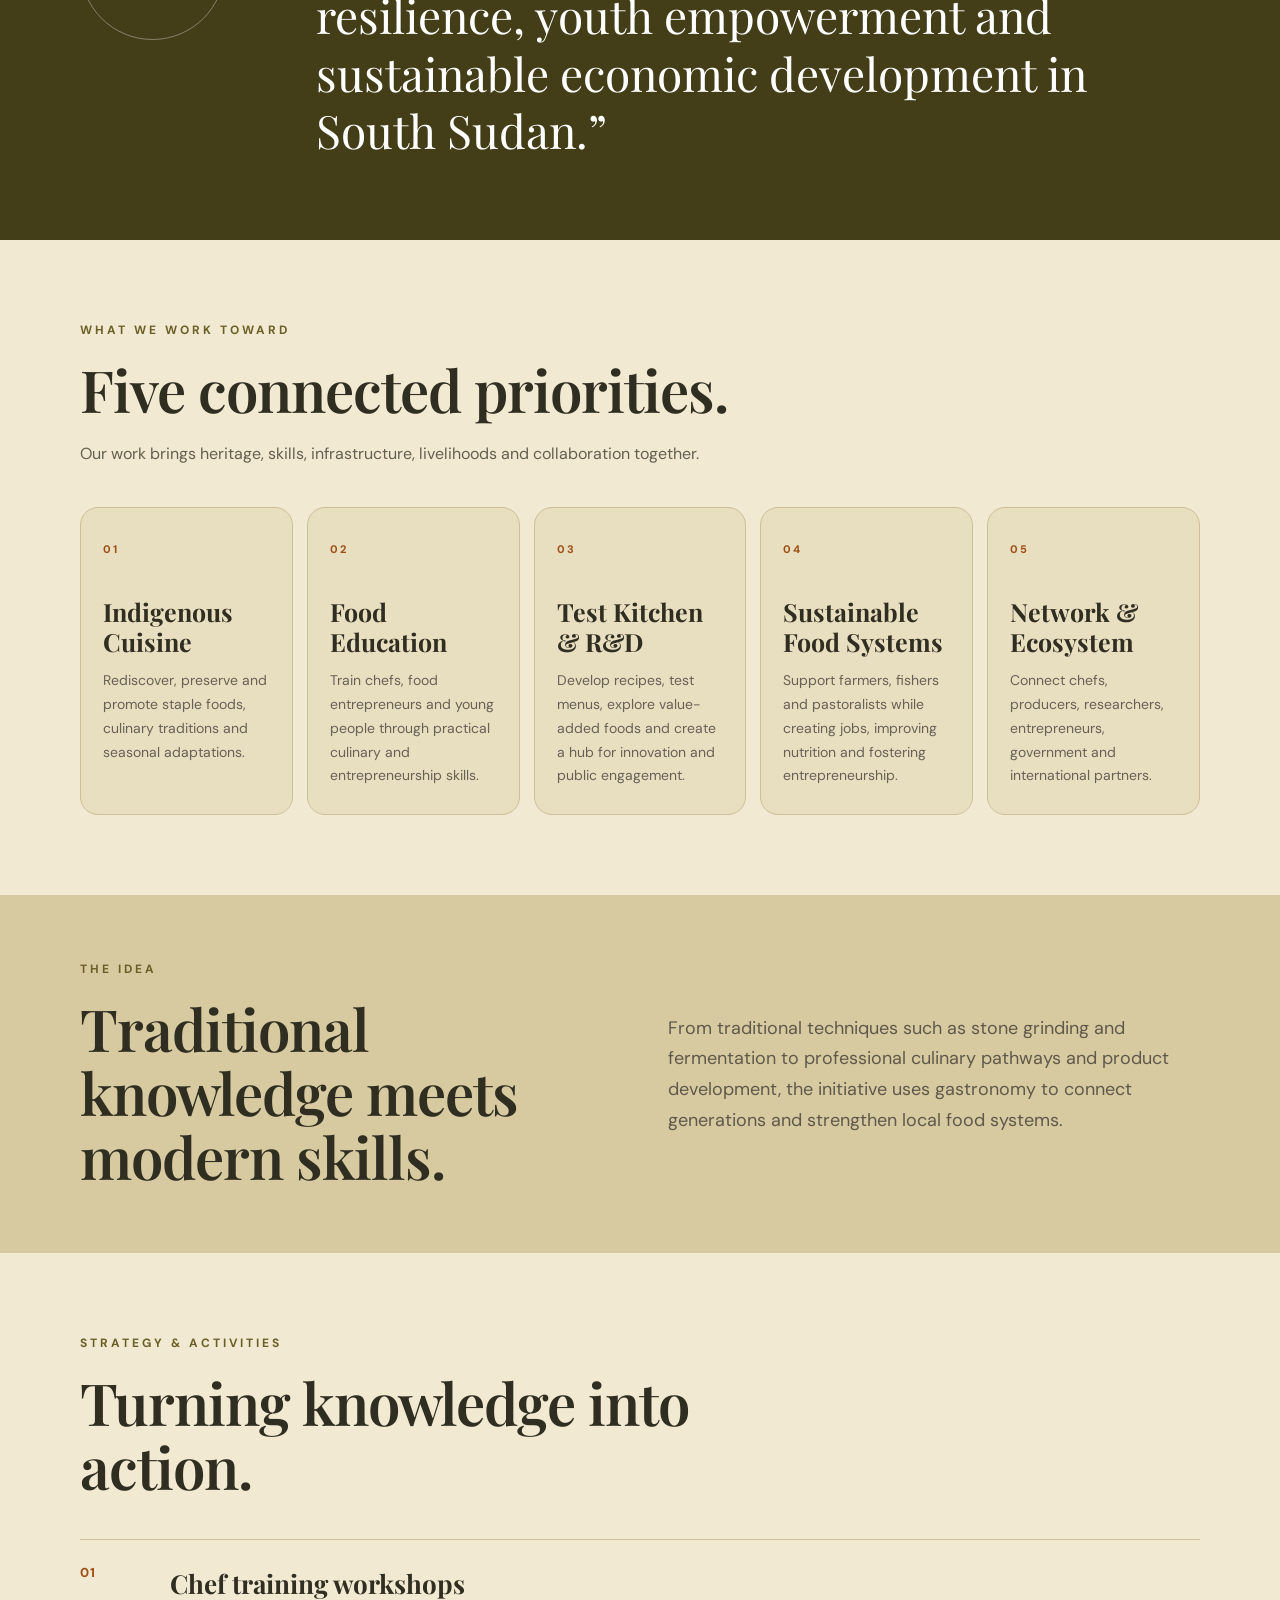
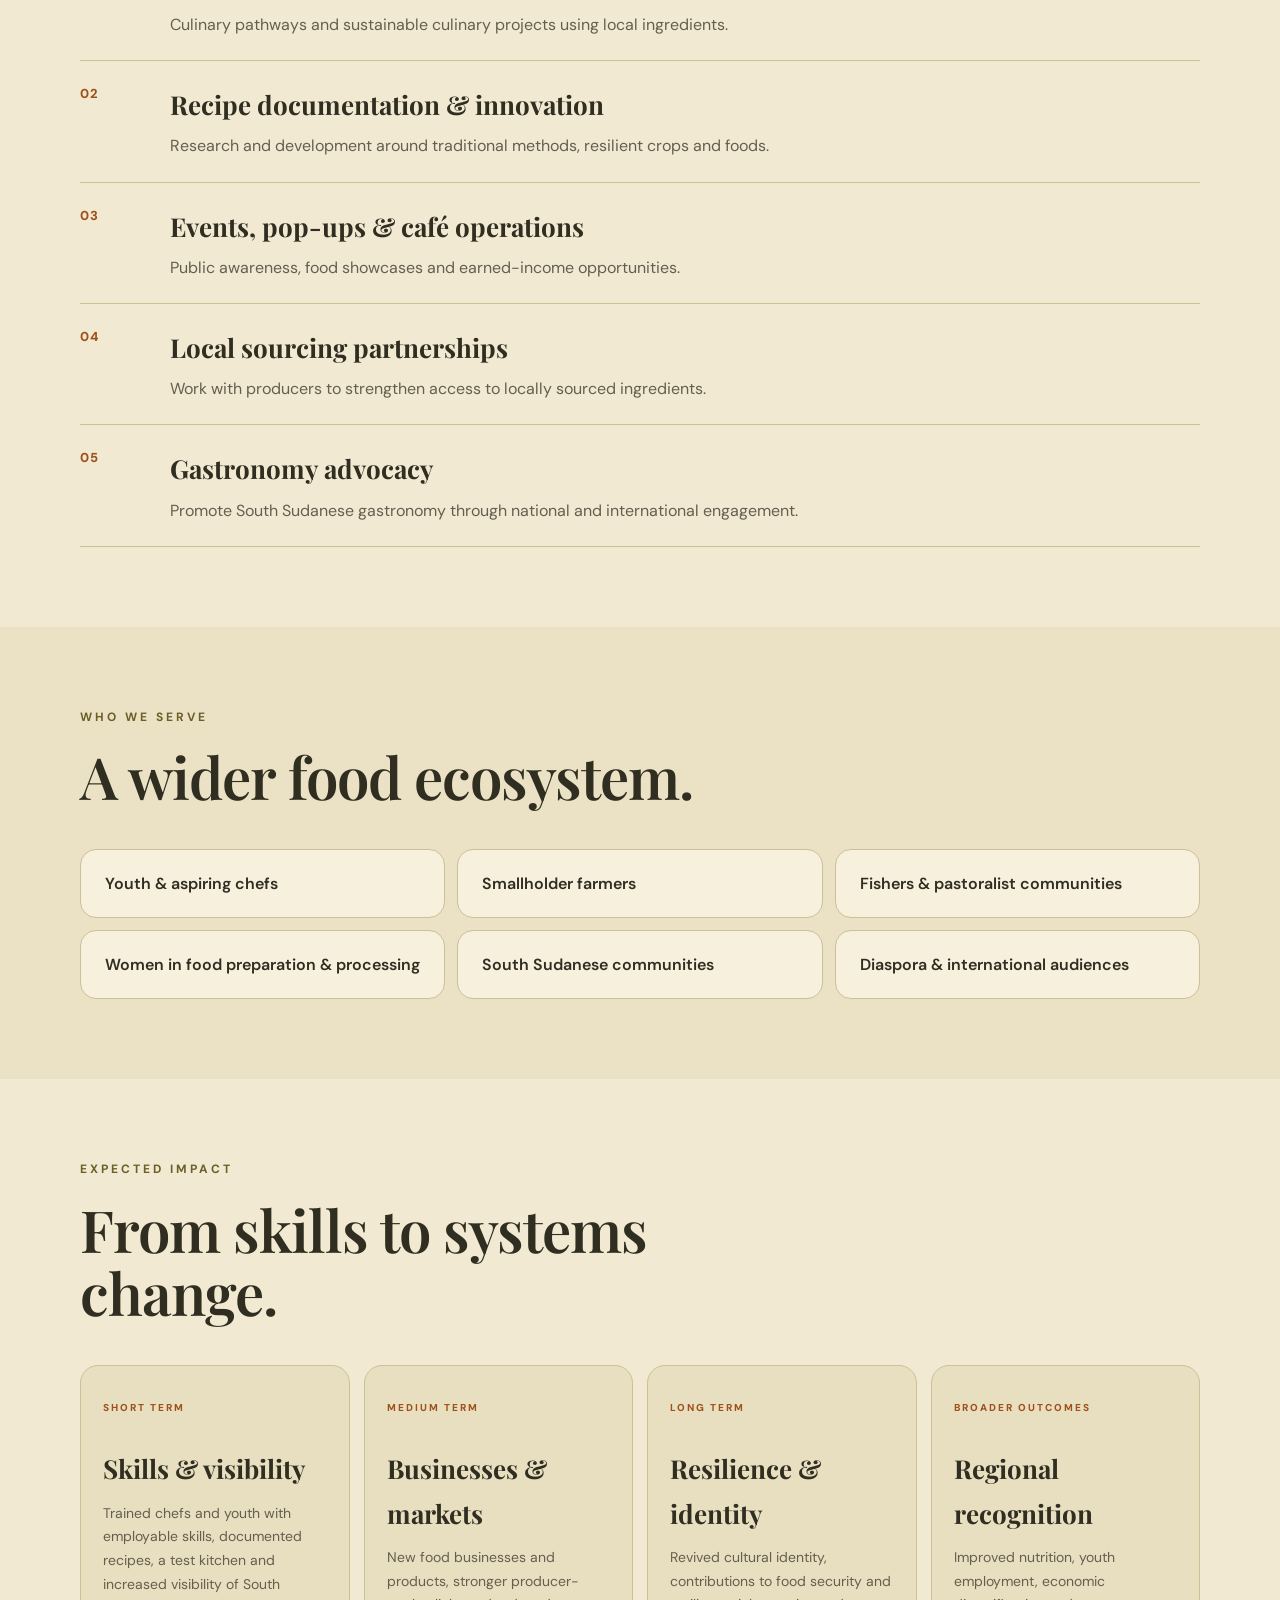
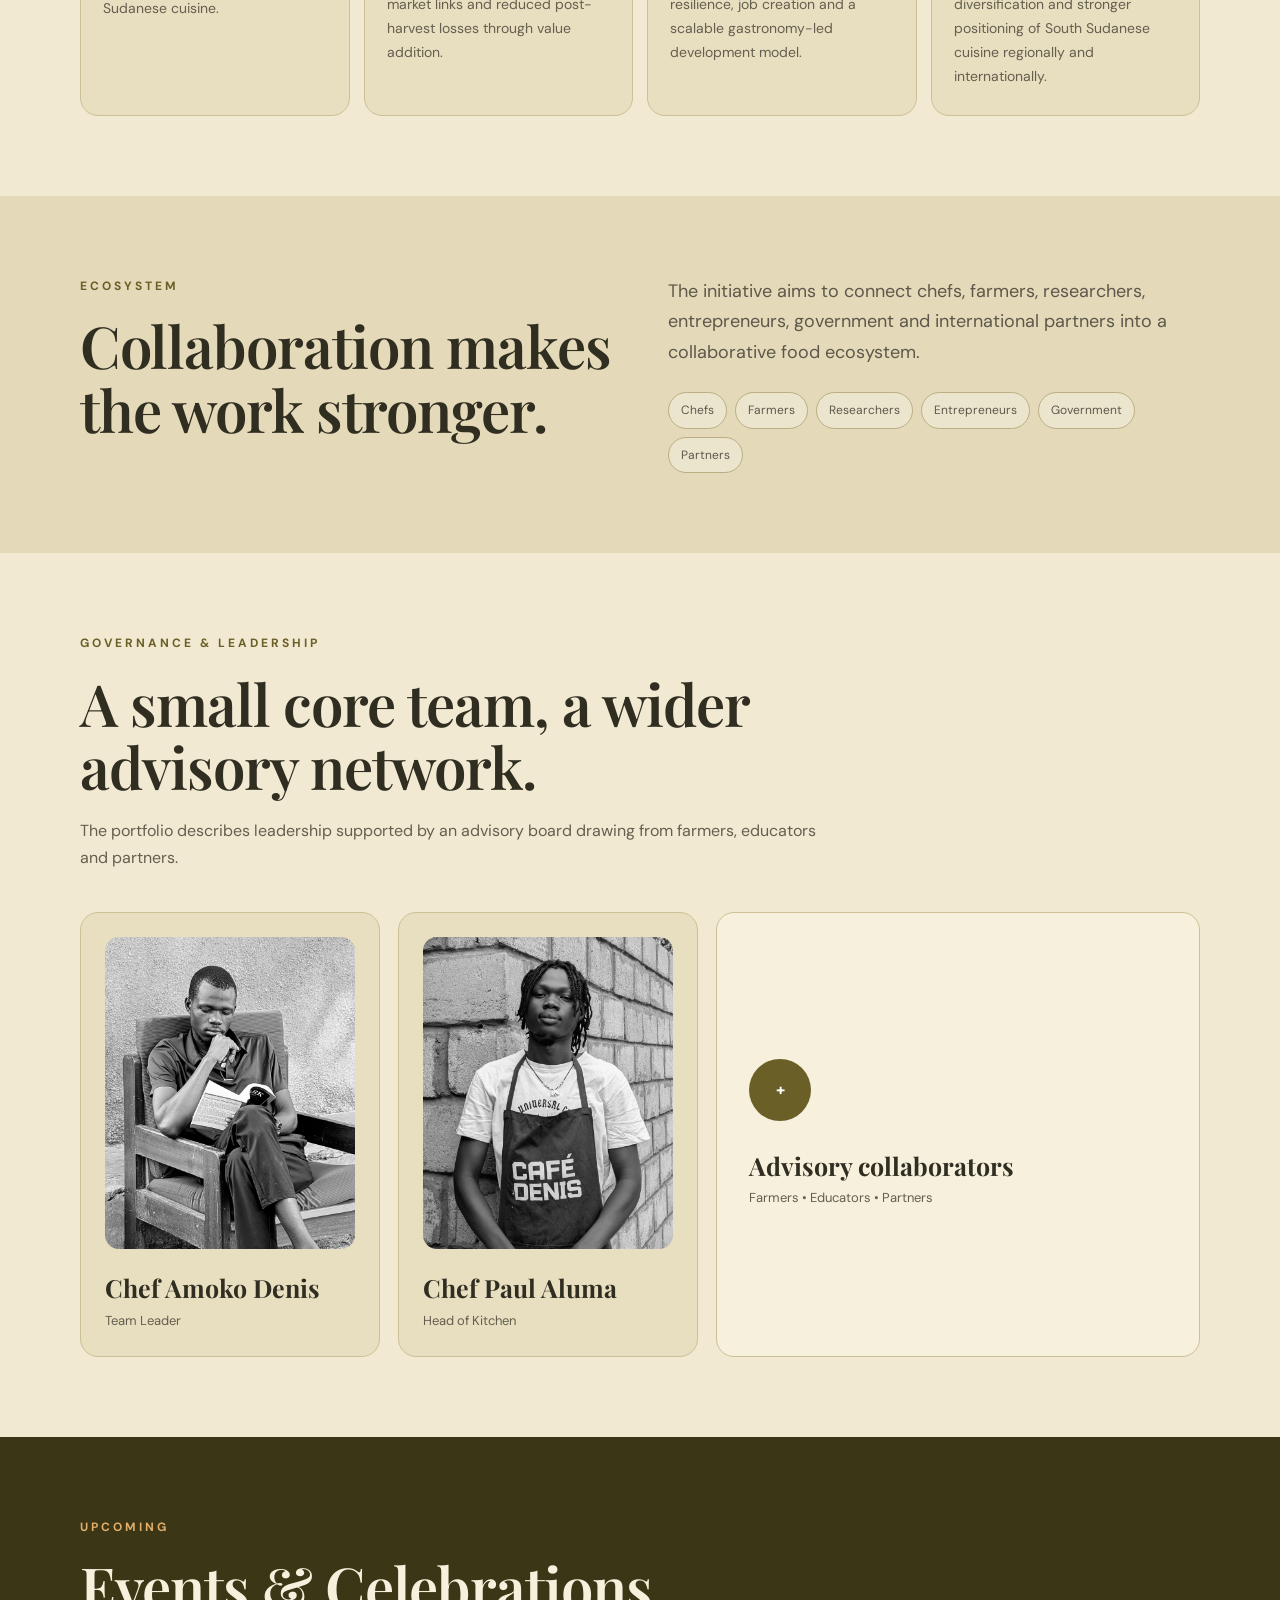
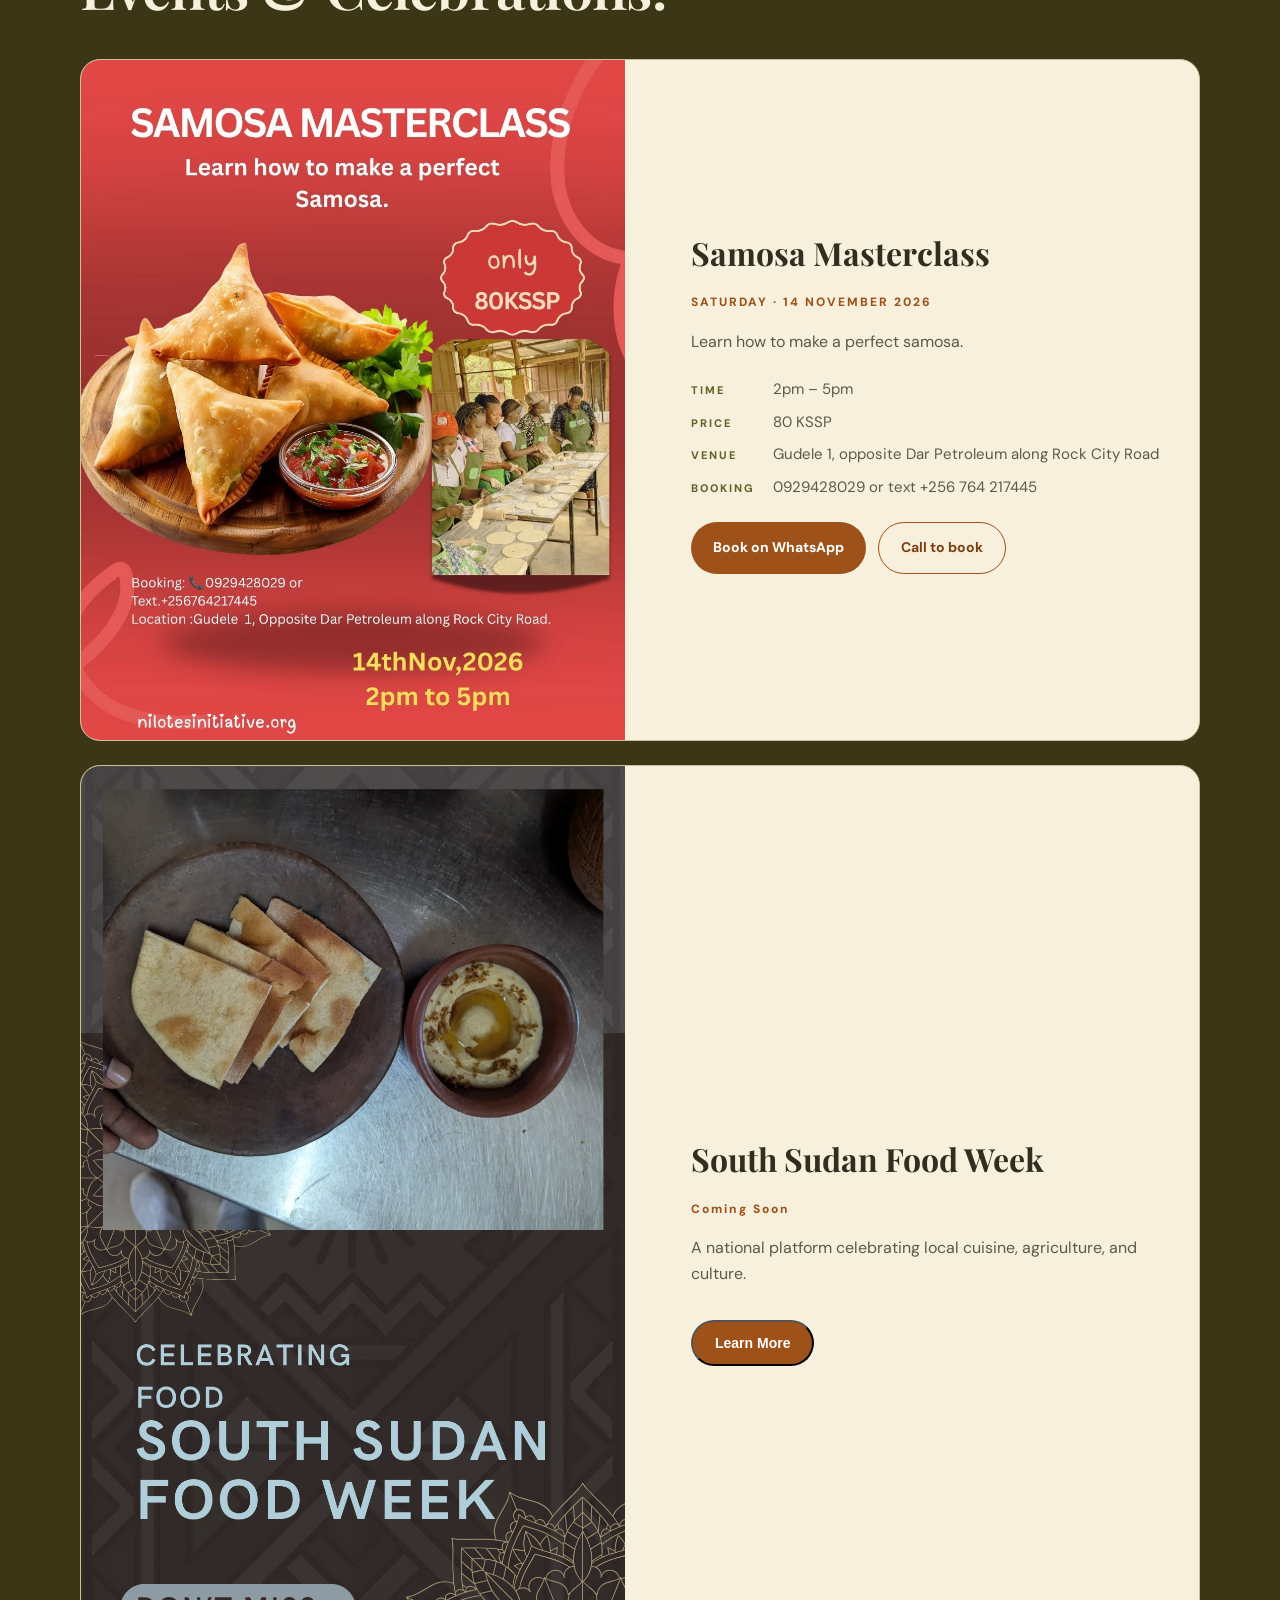
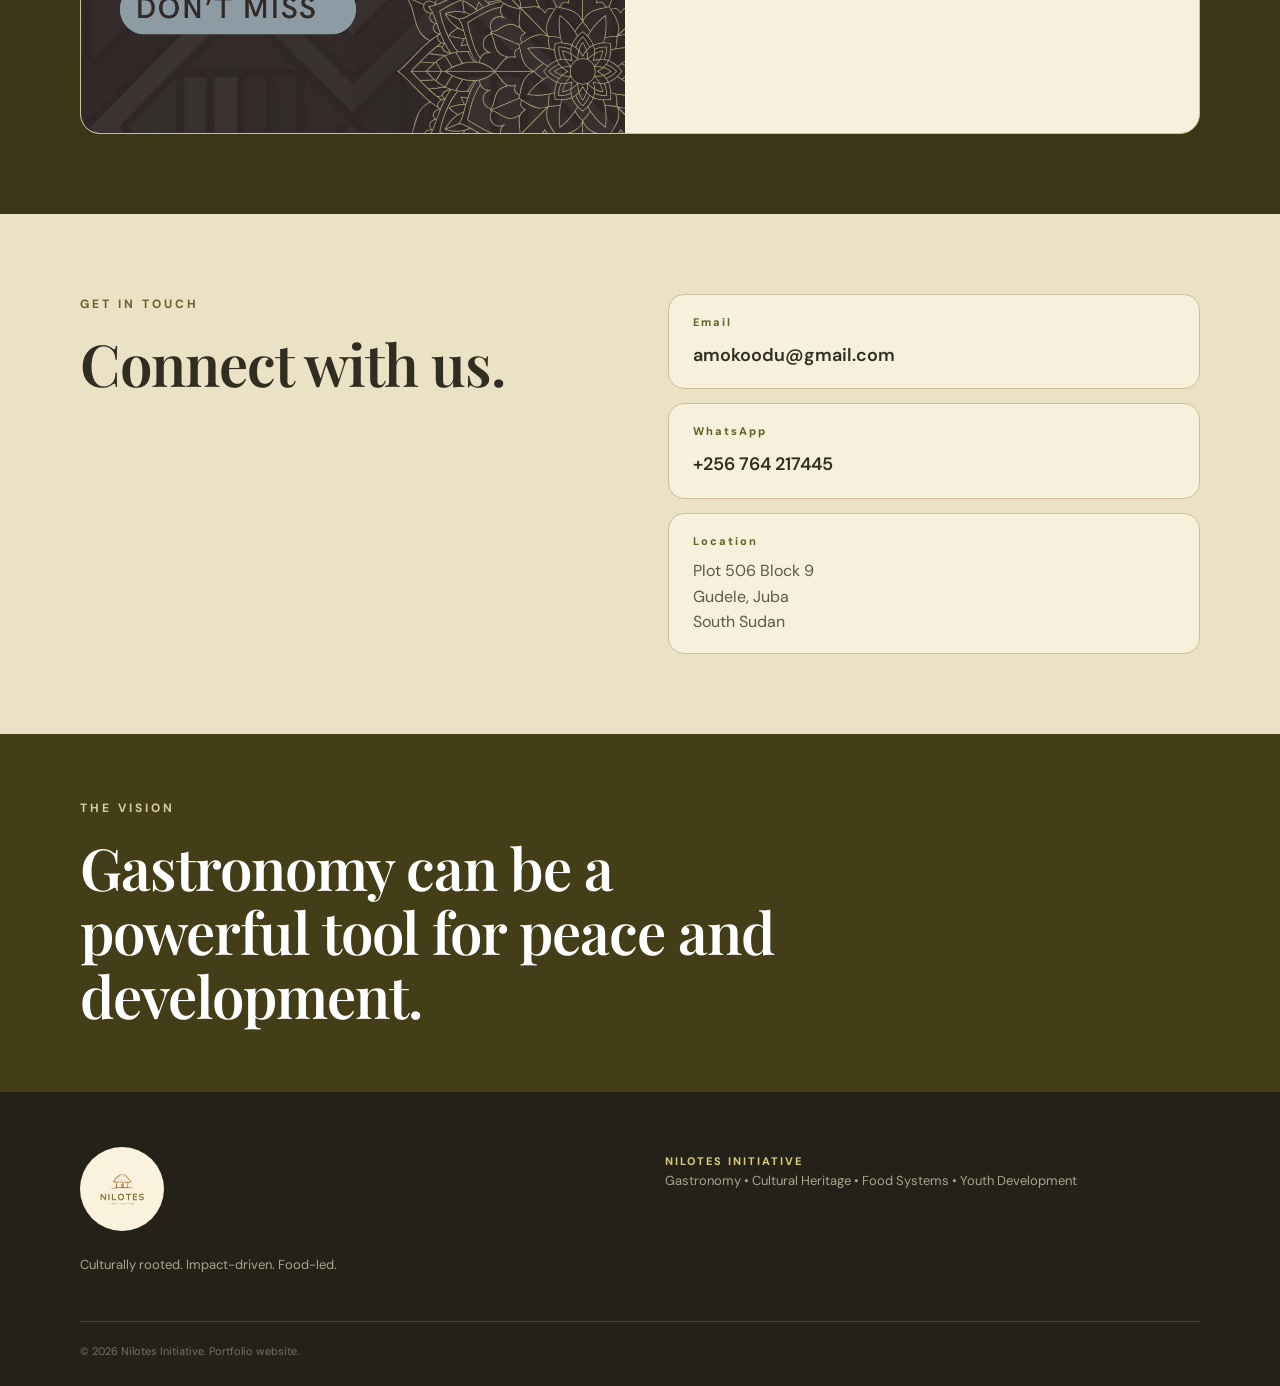
==== commit 804bd399: "Add Chef Paul Aluma, Head of Kitchen" ====
--- a/index.html
+++ b/index.html
@@ -269,7 +269,12 @@
           <article class="person">
             <img src="assets/amoko.jpg" alt="Chef Amoko Denis" class="person-photo">
             <h3>Chef Amoko Denis</h3>
-            <p>Founder & Culinary Lead</p>
+            <p>Team Leader</p>
+          </article>
+          <article class="person">
+            <img src="assets/aluma.jpg" alt="Chef Paul Aluma" class="person-photo">
+            <h3>Chef Paul Aluma</h3>
+            <p>Head of Kitchen</p>
           </article>
           <article class="person advisory">
             <div class="initials">+</div>
--- a/style.css
+++ b/style.css
@@ -84,7 +84,7 @@
 .close{color:#999;float:right;font-size:28px;font-weight:bold;cursor:pointer;transition:.25s}
 .close:hover{color:var(--ink)}
 @media(max-width:700px){.modal-content{margin:20% auto;padding:24px}.modal-content h2{font-size:28px}.modal-content h3{font-size:18px}}
-.team-grid{display:grid;grid-template-columns:minmax(260px,340px) 1fr;gap:18px}
+.team-grid{display:grid;grid-template-columns:repeat(2,minmax(220px,300px)) 1fr;gap:18px}
 .person{padding:24px;background:#f6f0df;border:1px solid var(--line);border-radius:18px}.person .initials{width:62px;height:62px;border-radius:50%;display:grid;place-items:center;background:var(--olive);color:white;font-weight:800;margin-bottom:24px}.person h3{font-family:"Playfair Display",serif;font-size:25px}.person p{color:var(--muted);font-size:13px}.person.advisory{background:#fff;display:flex;flex-direction:column;justify-content:center;padding:32px}
 .person-photo{width:100%;height:auto;aspect-ratio:4/5;object-fit:cover;object-position:center 20%;margin-bottom:18px;border-radius:14px;display:block}
 .contact{background:#f9f6ee}
@@ -96,7 +96,7 @@
 .location-text{font-size:16px;color:#5d584b;line-height:1.6}
 .cta{background:var(--olive-dark);color:white;padding:64px 0}.cta-inner{display:block}.cta h2{max-width:760px}.btn-light{background:#f3ecd8;color:var(--olive-dark)}.btn-light:hover{transform:translateY(-2px)}
 .footer{background:#242218;color:#d9d2b9;padding:55px 0 25px}.footer-grid{display:grid;grid-template-columns:1fr 1fr;gap:50px;padding-bottom:45px}.footer-logo{width:84px;height:84px;border-radius:50%;object-fit:cover;margin-bottom:15px}.footer p{font-size:13px;color:#aaa38e}.footer-label{letter-spacing:2px;font-size:11px!important;font-weight:800!important;color:#d8c979!important;margin-top:5px}.copyright{border-top:1px solid #454133;padding-top:20px;font-size:11px;color:#77715f}
-@media(max-width:900px){.cards{grid-template-columns:repeat(2,1fr)}.timeline{grid-template-columns:repeat(2,1fr)}}
+@media(max-width:900px){.team-grid{grid-template-columns:repeat(2,1fr)}.person.advisory{grid-column:1/-1}.cards{grid-template-columns:repeat(2,1fr)}.timeline{grid-template-columns:repeat(2,1fr)}}
 @media(max-width:700px){.nav{display:none;position:absolute;top:78px;left:0;width:100%;background:var(--paper);padding:20px;flex-direction:column;gap:16px;border-bottom:1px solid var(--line)}.nav.open{display:flex}.menu-toggle{display:block}.two-col,.story-grid,.mission-grid,.contact-grid{grid-template-columns:1fr;gap:28px}.mission-mark{width:100px;height:100px;font-size:32px}.cards,.beneficiary-grid,.team-grid,.timeline,.footer-grid,.event-card{grid-template-columns:1fr}.card h3{margin-top:28px}.event-card{grid-template-columns:1fr}.event-image{min-height:300px}.event-info{padding:25px}.cta-inner{display:block}.cta .btn{margin-top:30px}.hero{min-height:780px}.hero h1{font-size:55px}.hero-text{font-size:16px}.section{padding:64px 0}.person-photo{max-width:420px}}
 
 /* ---- Terracotta accent (from the logo) ---- */
@@ -128,3 +128,34 @@
 .brand-text strong{font-family:"Playfair Display",serif;font-size:23px;font-weight:700;color:var(--olive-dark);letter-spacing:.3px}
 .brand-text small{font-size:10px;letter-spacing:4.5px;font-weight:700;color:var(--terra);margin-top:6px}
 @media(max-width:700px){.brand-text strong{font-size:19px}.brand-text small{font-size:9px;letter-spacing:3.5px;margin-top:5px}}
+
+/* ---- Colour theme: Richer (deeper tones, dark hero and events) ---- */
+:root{--paper:#f1e9d2;--line:#cdbf96;--olive:#6a5f26;--olive-dark:#433d18;--terra:#9e521a;--terra-dark:#7c3f12;--muted:#645f4f}
+.site-header{background:rgba(241,233,210,.95)}
+.card,.person,.timeline-item{background:#e8dec0}
+.card:hover{background:#e0d4b0}
+.story-band{background:#d8caa0}
+.beneficiaries{background:#ebe2c5}
+.ecosystem{background:#e4d9b8}
+.contact{background:#ebe2c5}
+.beneficiary-grid div,.event-card,.contact-item,.person.advisory{background:#f6f0dd}
+.tag-row span{background:rgba(255,255,255,.3);border-color:#bcae84}
+.btn-light{background:#efe6cb}
+/* dark hero */
+.hero{background:linear-gradient(135deg,#2f2c14 0%,#433d18 55%,#2a2812 100%)}
+.hero:before,.hero:after{background:rgba(255,255,255,.04)}
+.hero h1{color:#f7f0dc}
+.hero h1 span{color:#e2ae68}
+.hero .eyebrow{color:#d9cf9d}
+.hero-text{color:#ddd5b6}
+.hero .btn-ghost{border-color:#d9cf9d;color:#f7f0dc}
+.hero .btn-ghost:hover{background:#f7f0dc;color:#2f2c14}
+.hero .btn-primary{background:#c06f2a}
+.scroll-note{color:#cfc79a}
+.next-event{background:rgba(255,255,255,.08);border-color:rgba(217,207,157,.4);color:#f1e9d2}
+.next-event strong{color:#e2ae68}
+.next-event .pulse{background:#e2ae68}
+/* dark events */
+.events{background:#3a3616}
+.events h2{color:#f7f0dc}
+.events .eyebrow{color:#e2ae68}
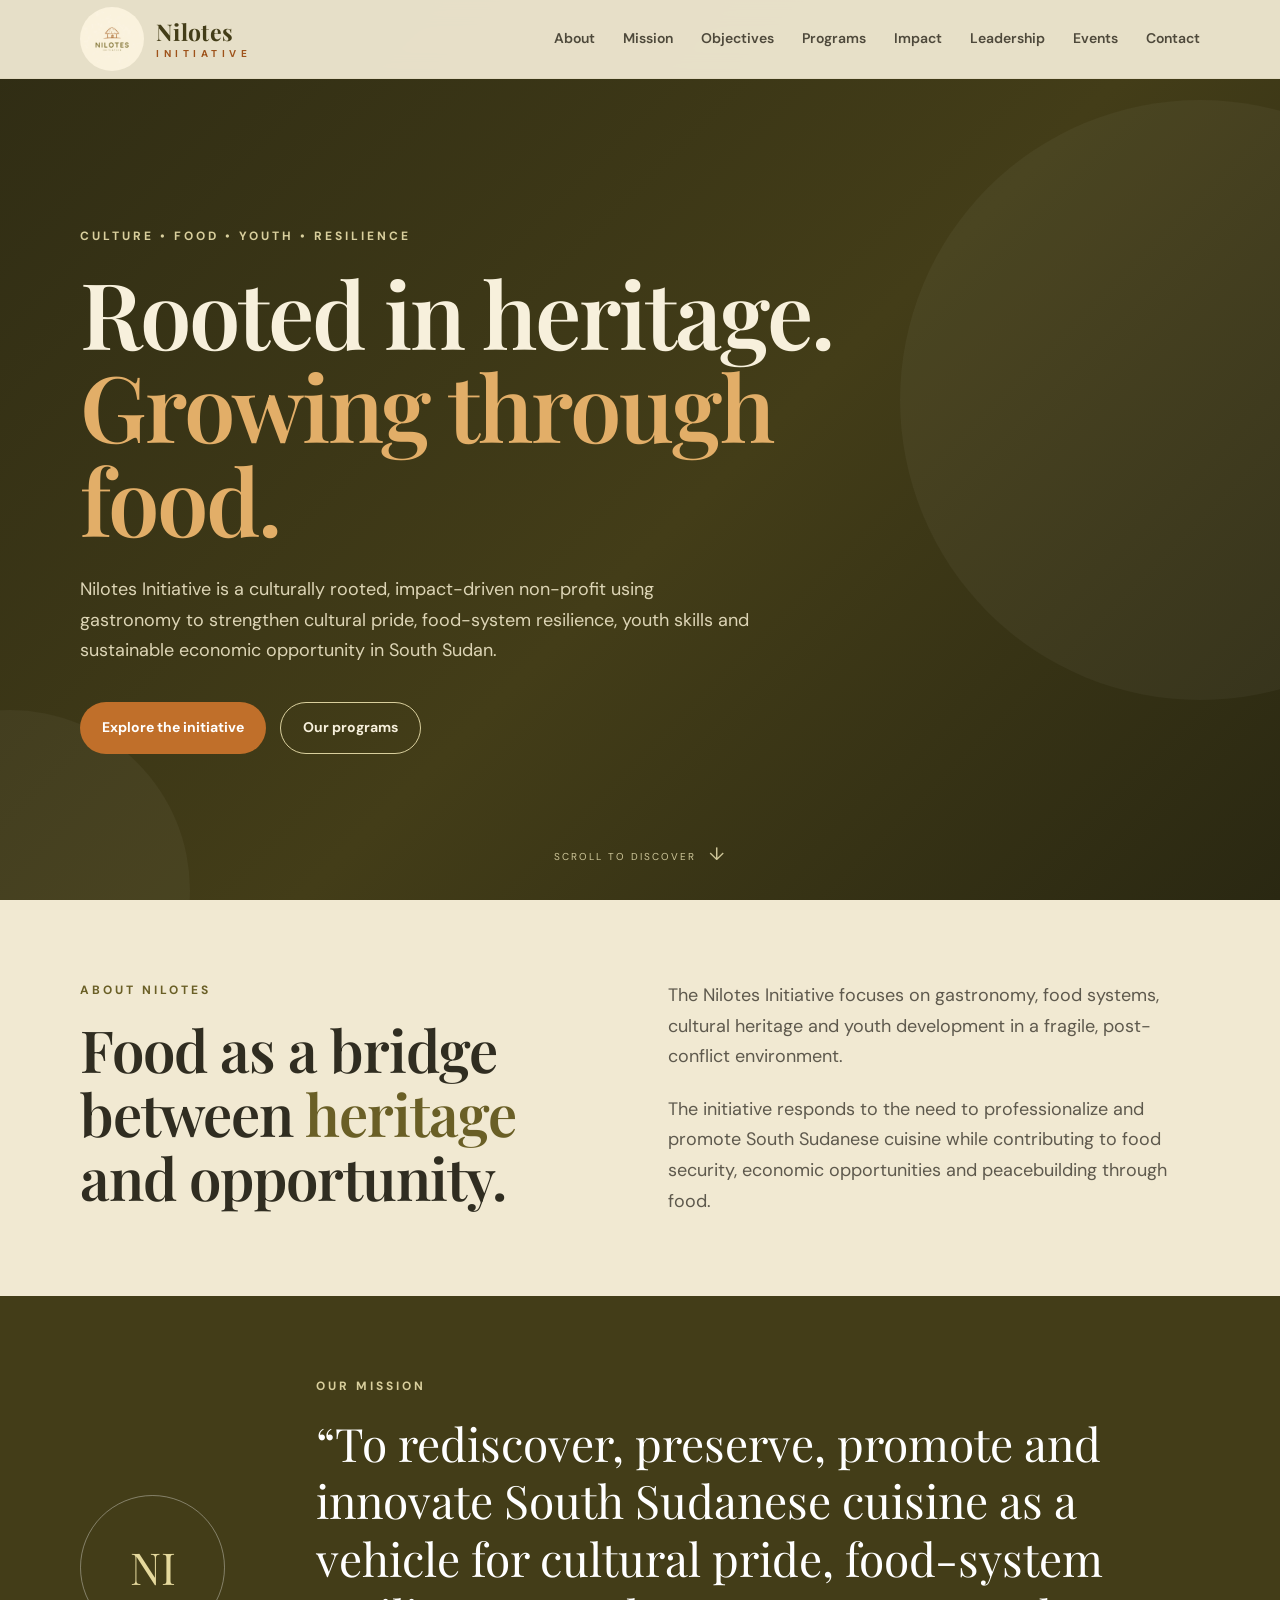
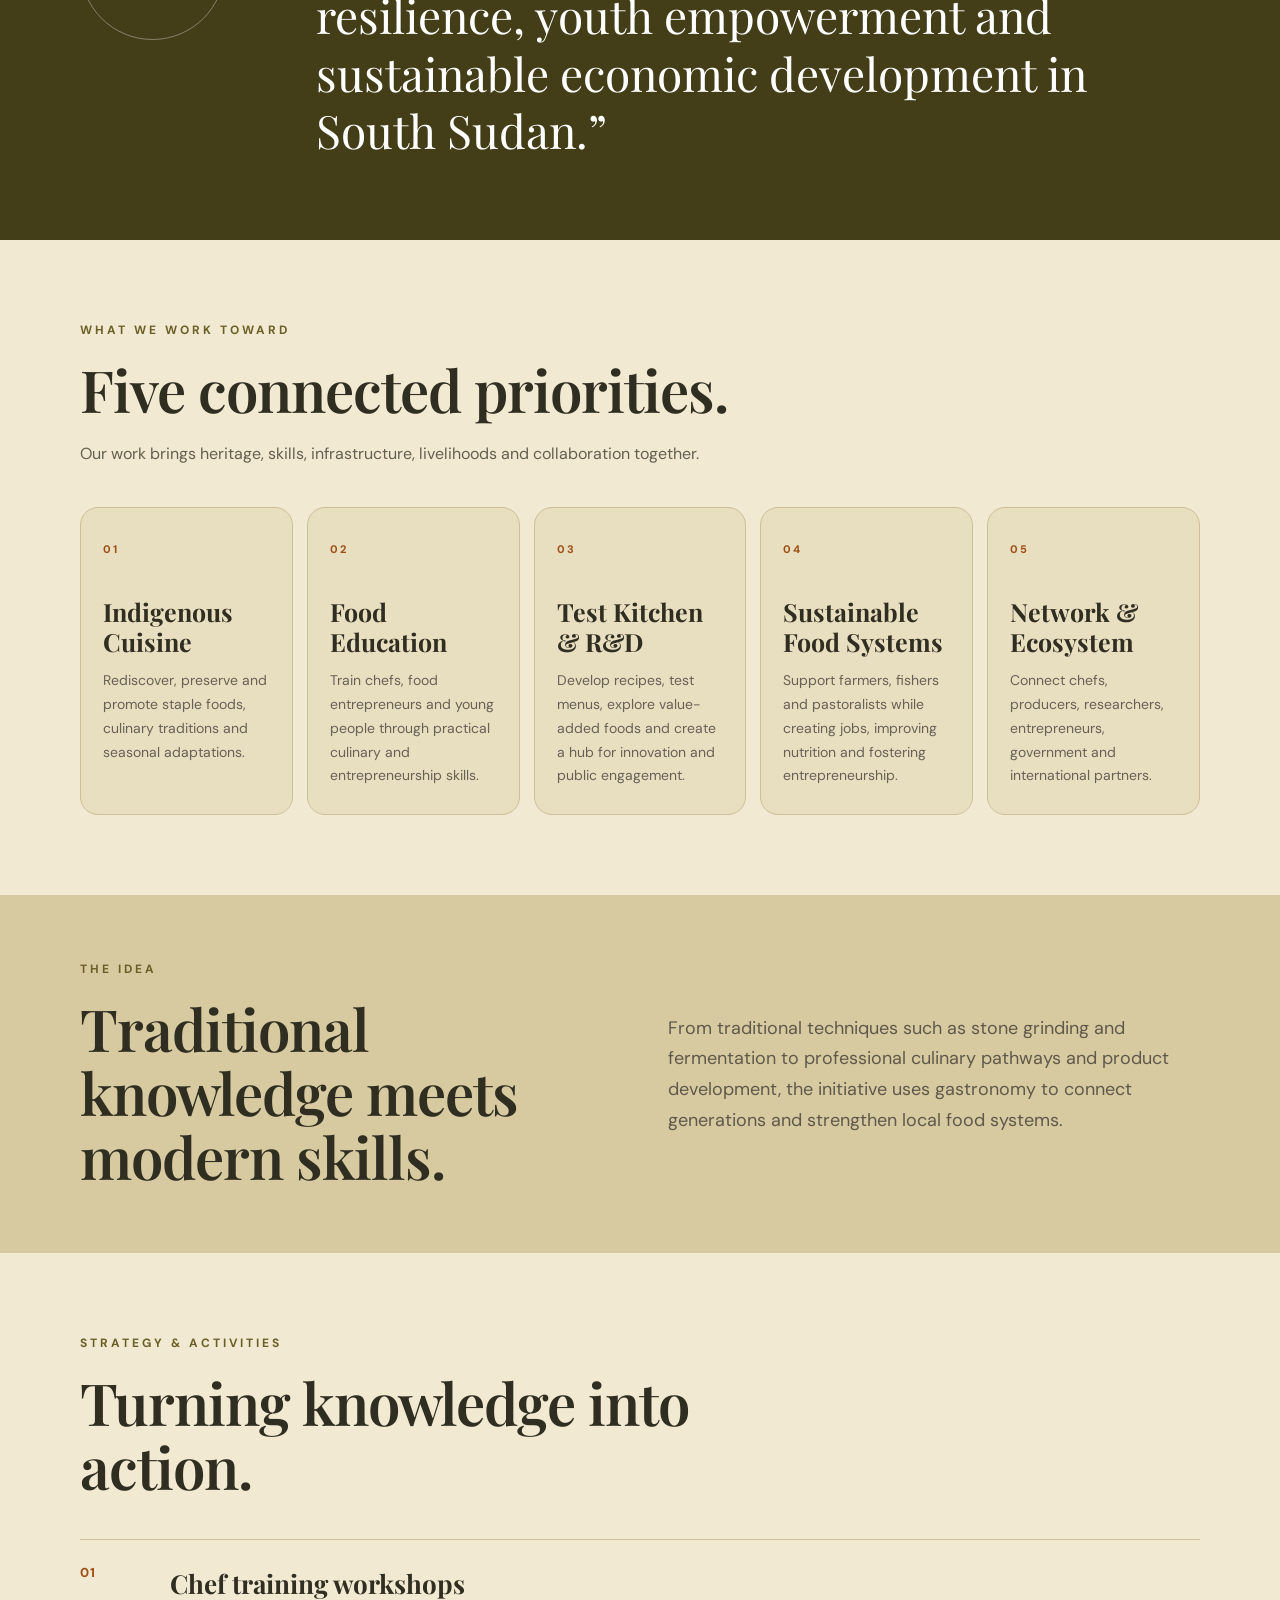
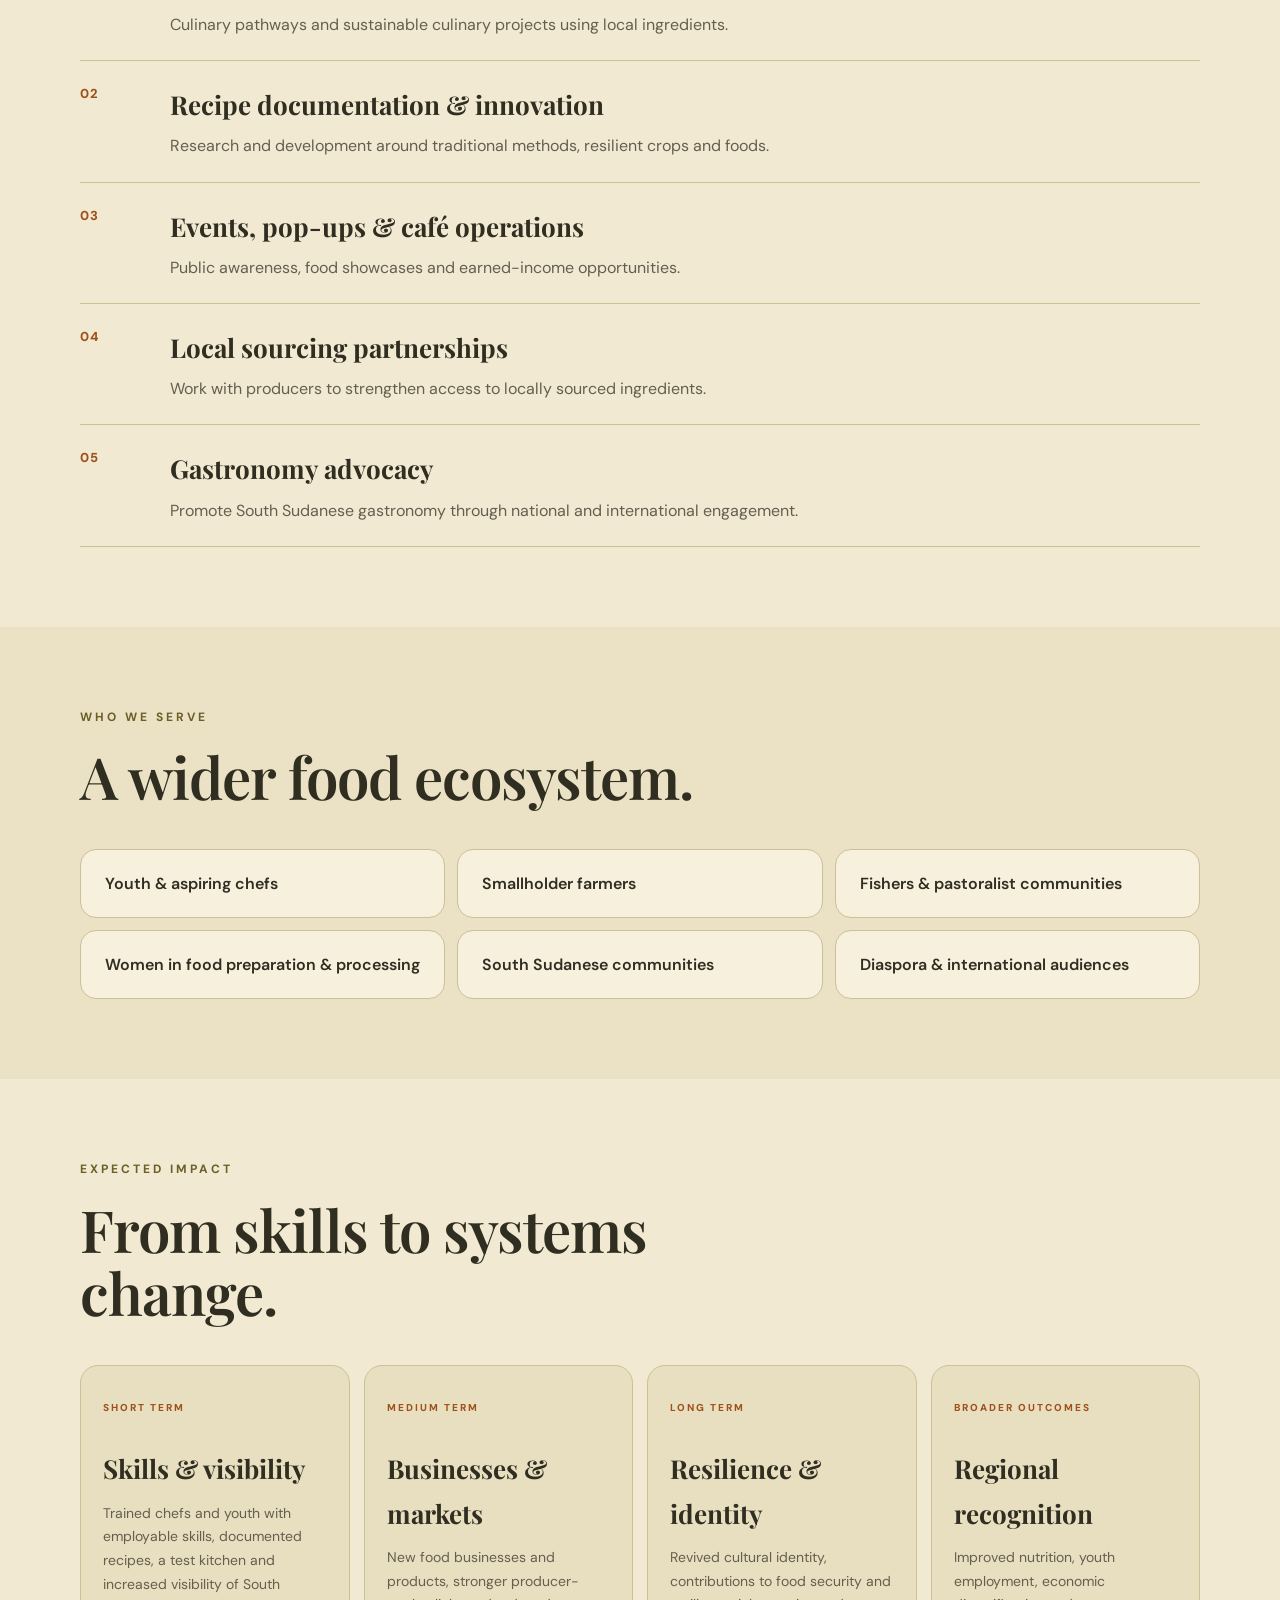
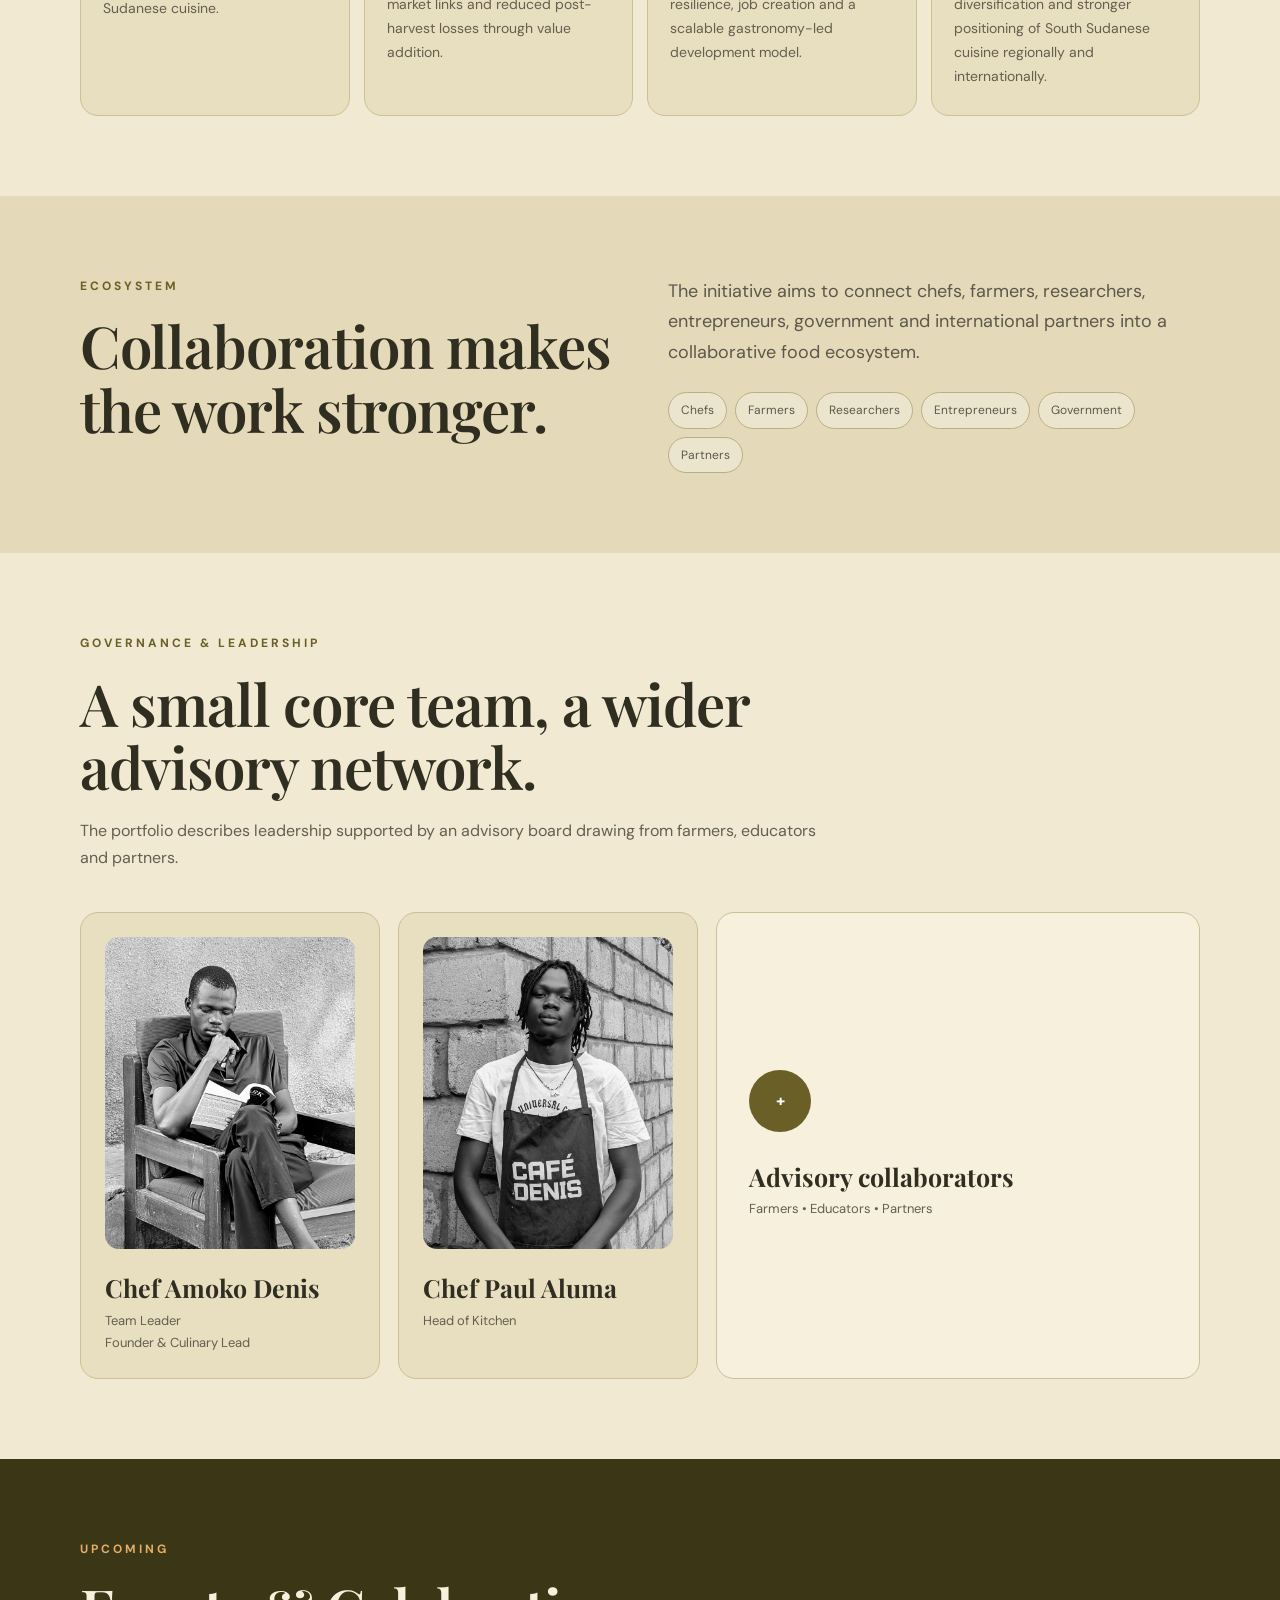
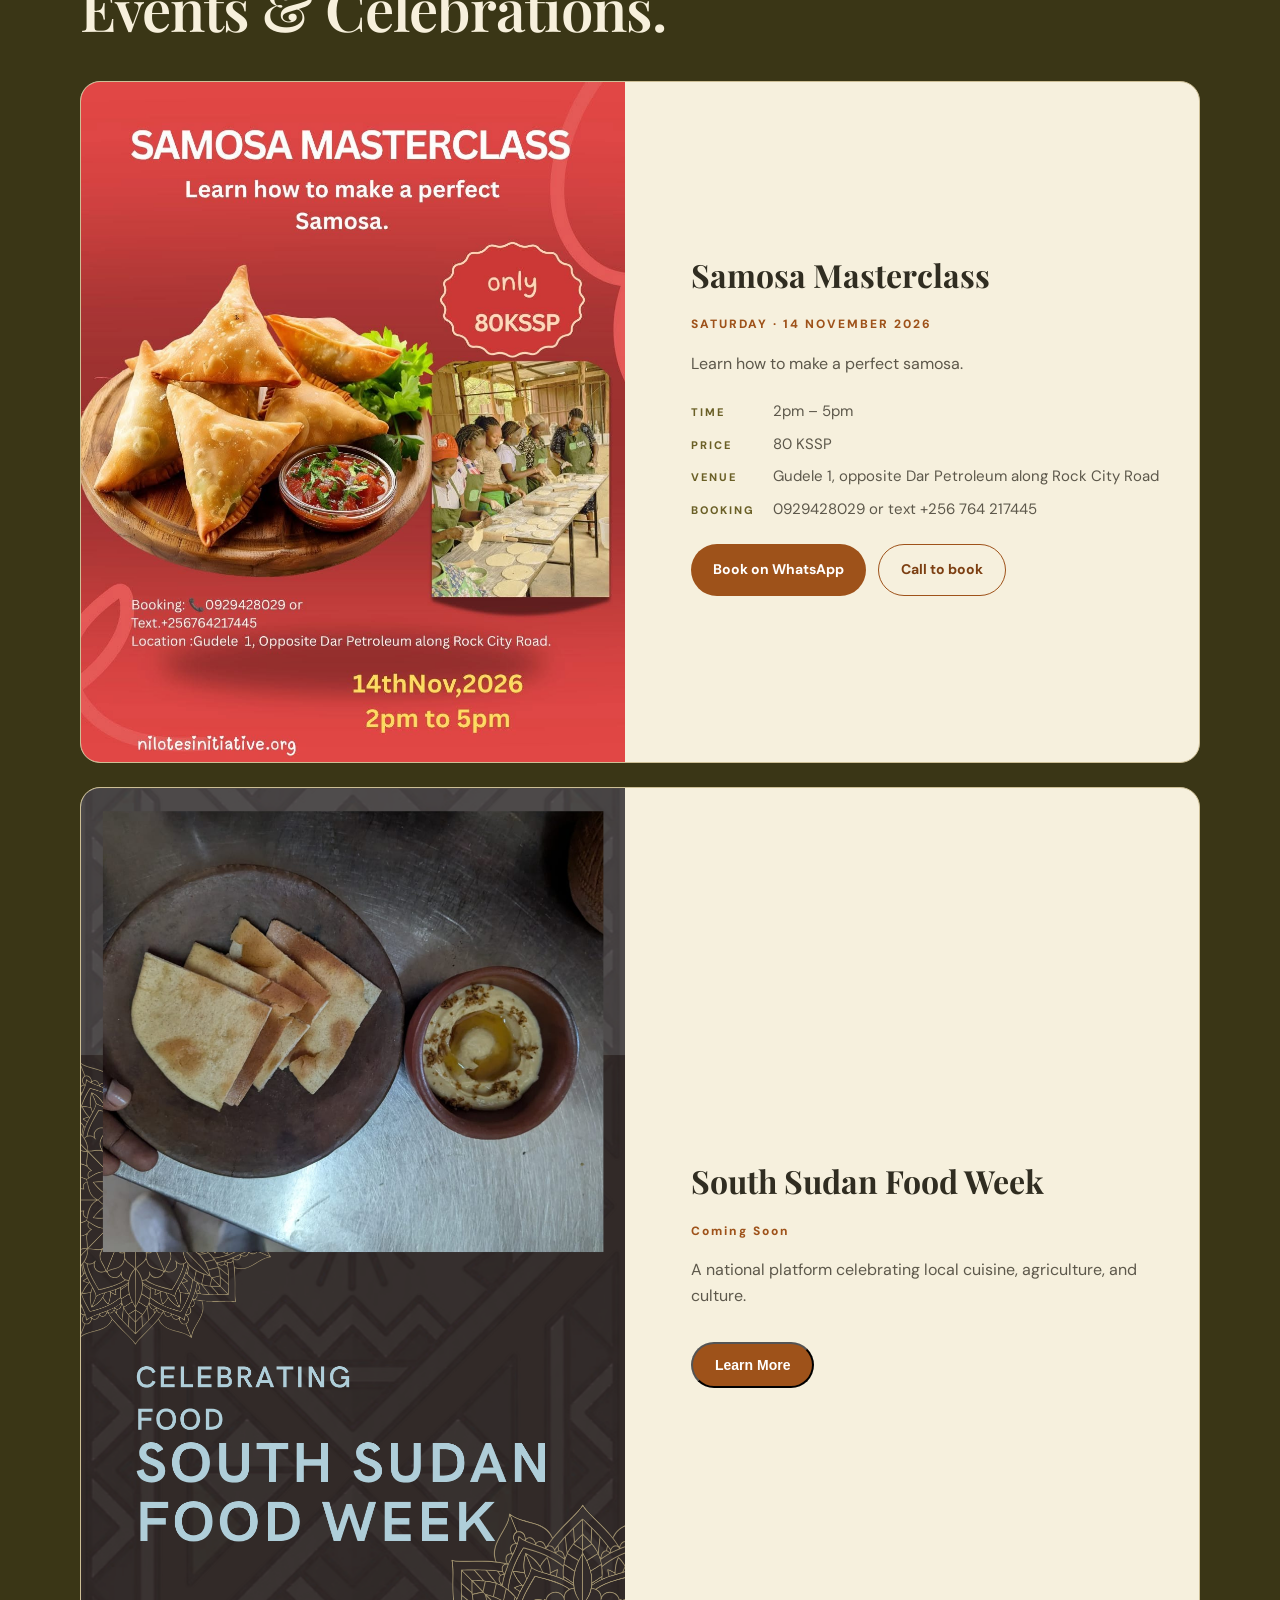
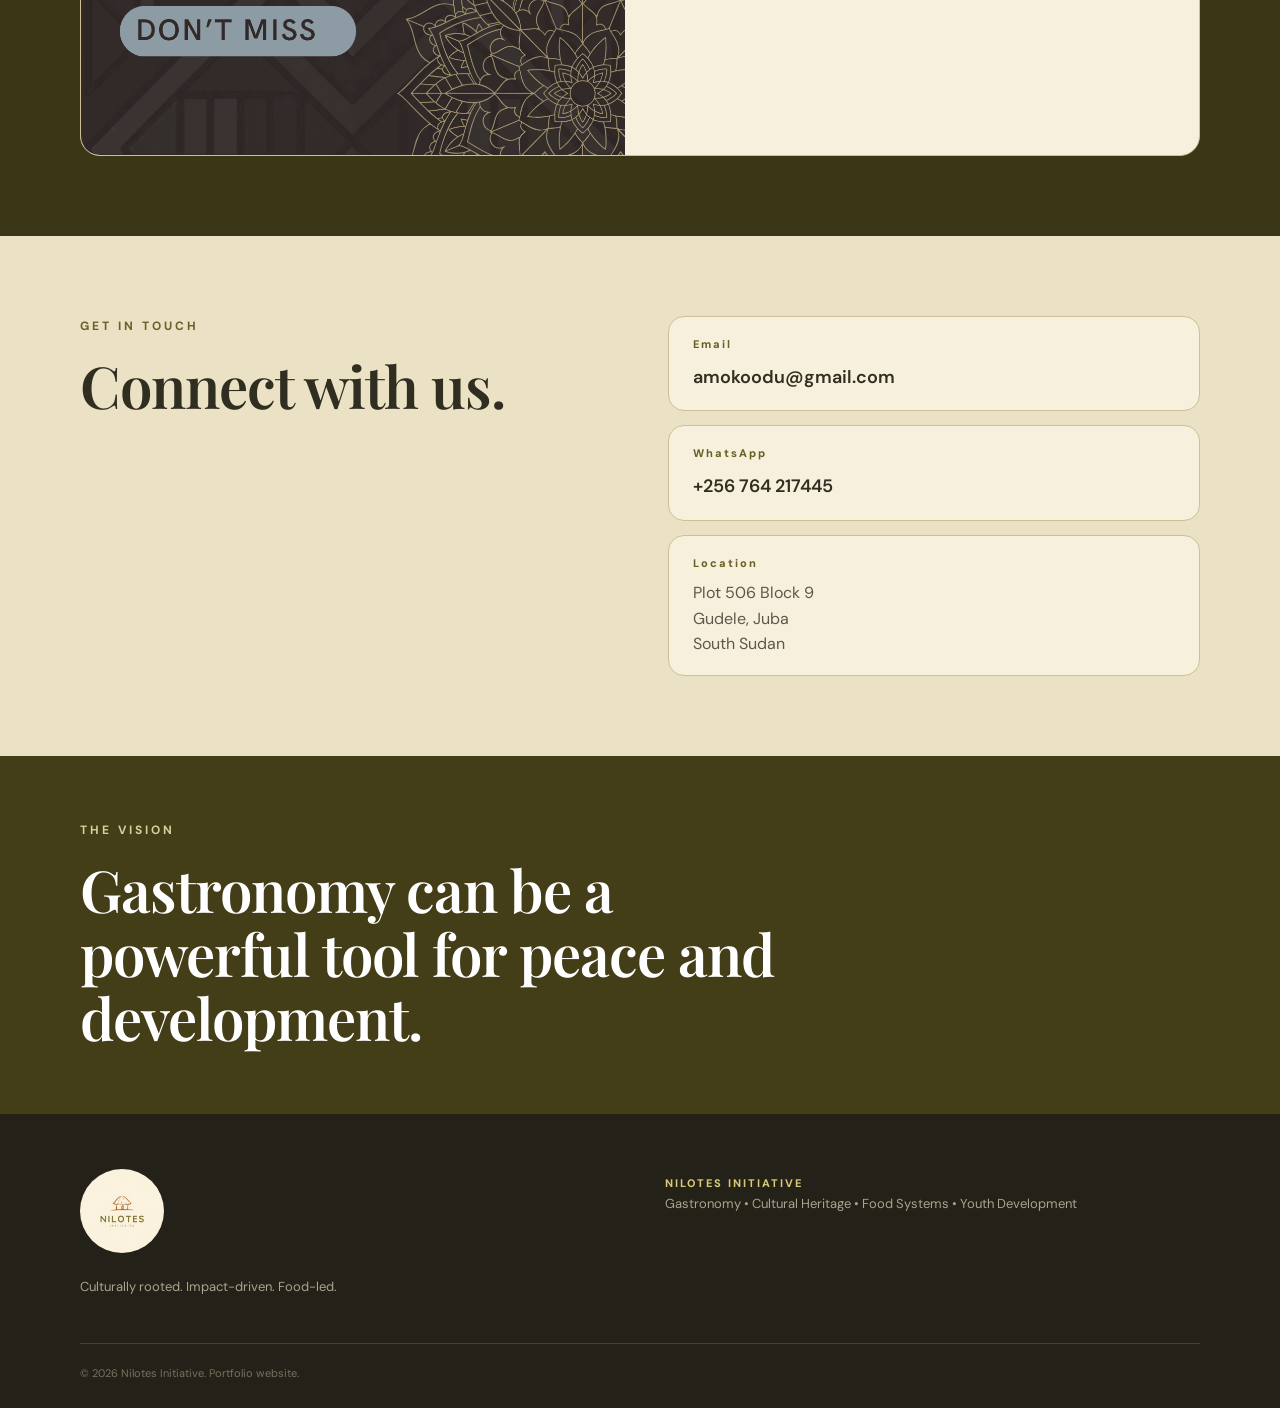
==== commit 7f6b6e4f: "Add Chef Paul Aluma and update Chef Amoko's titles" ====
--- a/index.html
+++ b/index.html
@@ -269,7 +269,7 @@
           <article class="person">
             <img src="assets/amoko.jpg" alt="Chef Amoko Denis" class="person-photo">
             <h3>Chef Amoko Denis</h3>
-            <p>Team Leader</p>
+            <p>Team Leader<br>Founder & Culinary Lead</p>
           </article>
           <article class="person">
             <img src="assets/aluma.jpg" alt="Chef Paul Aluma" class="person-photo">
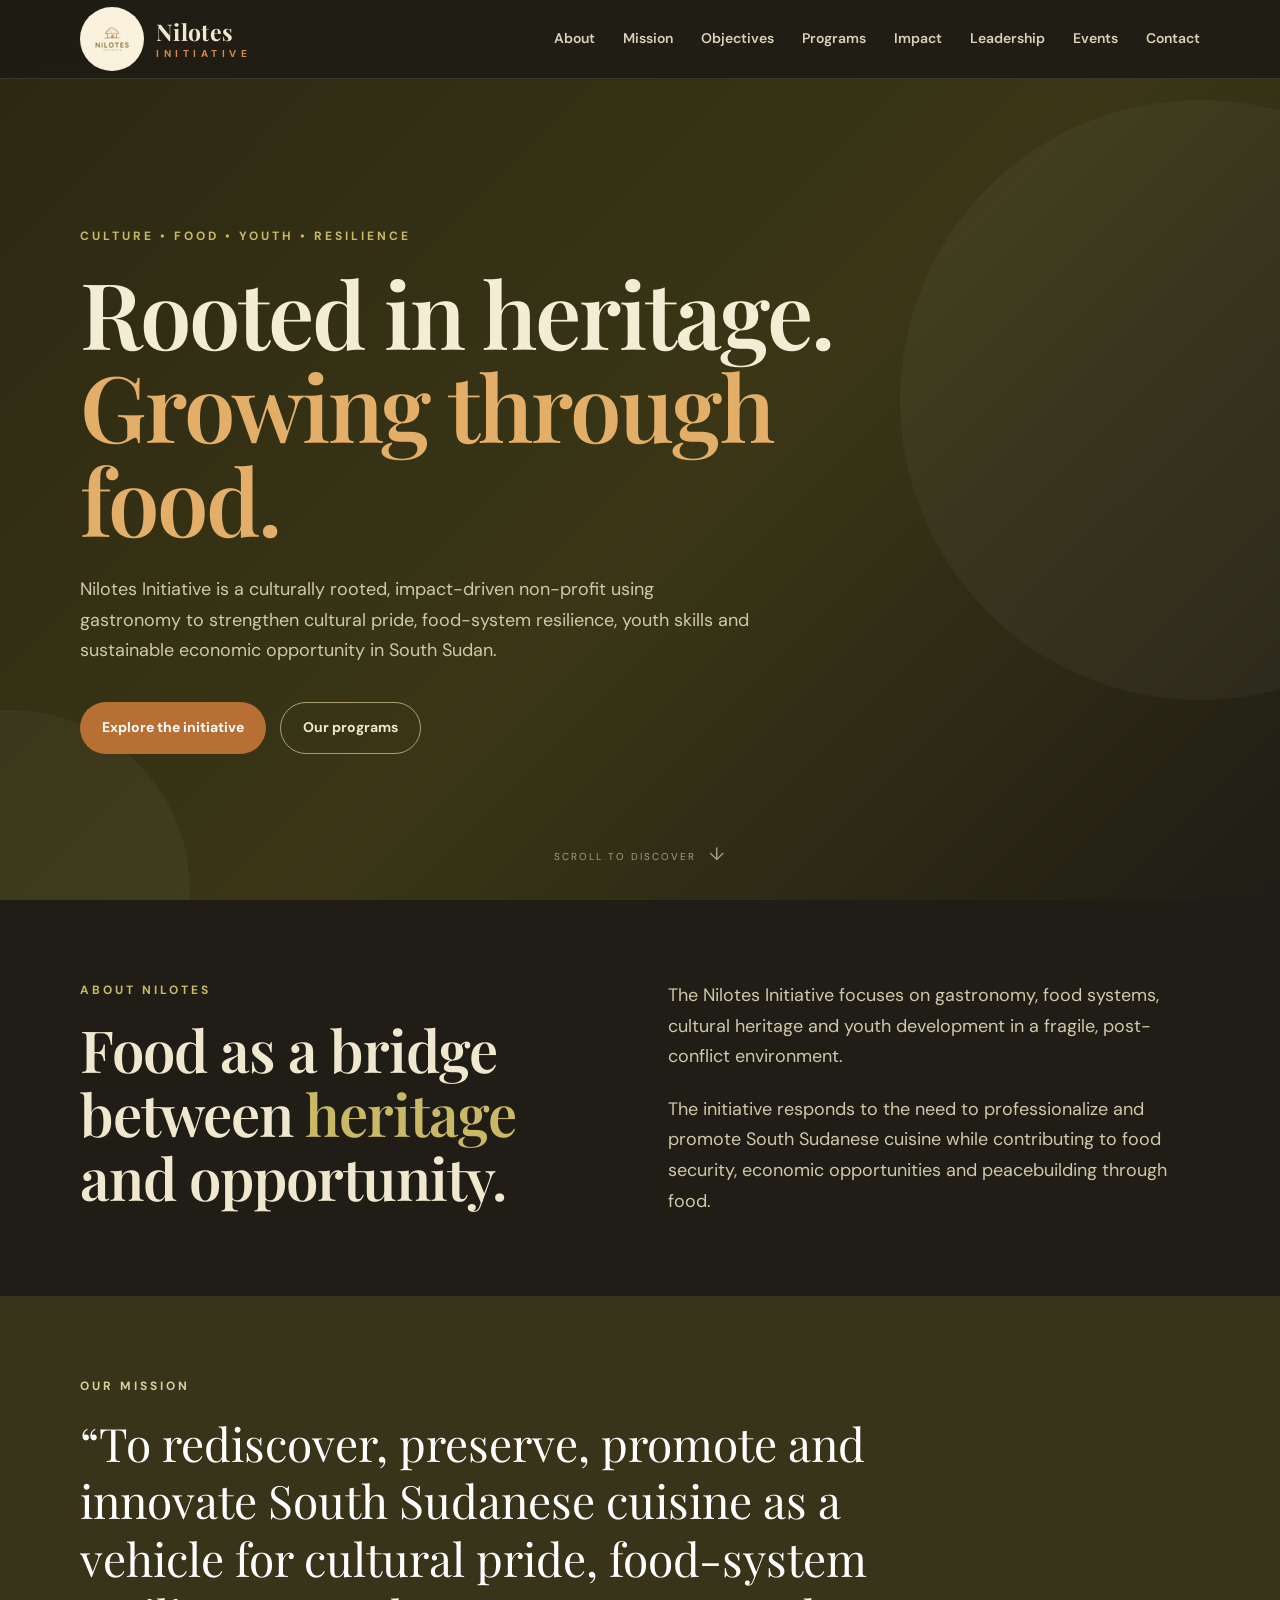
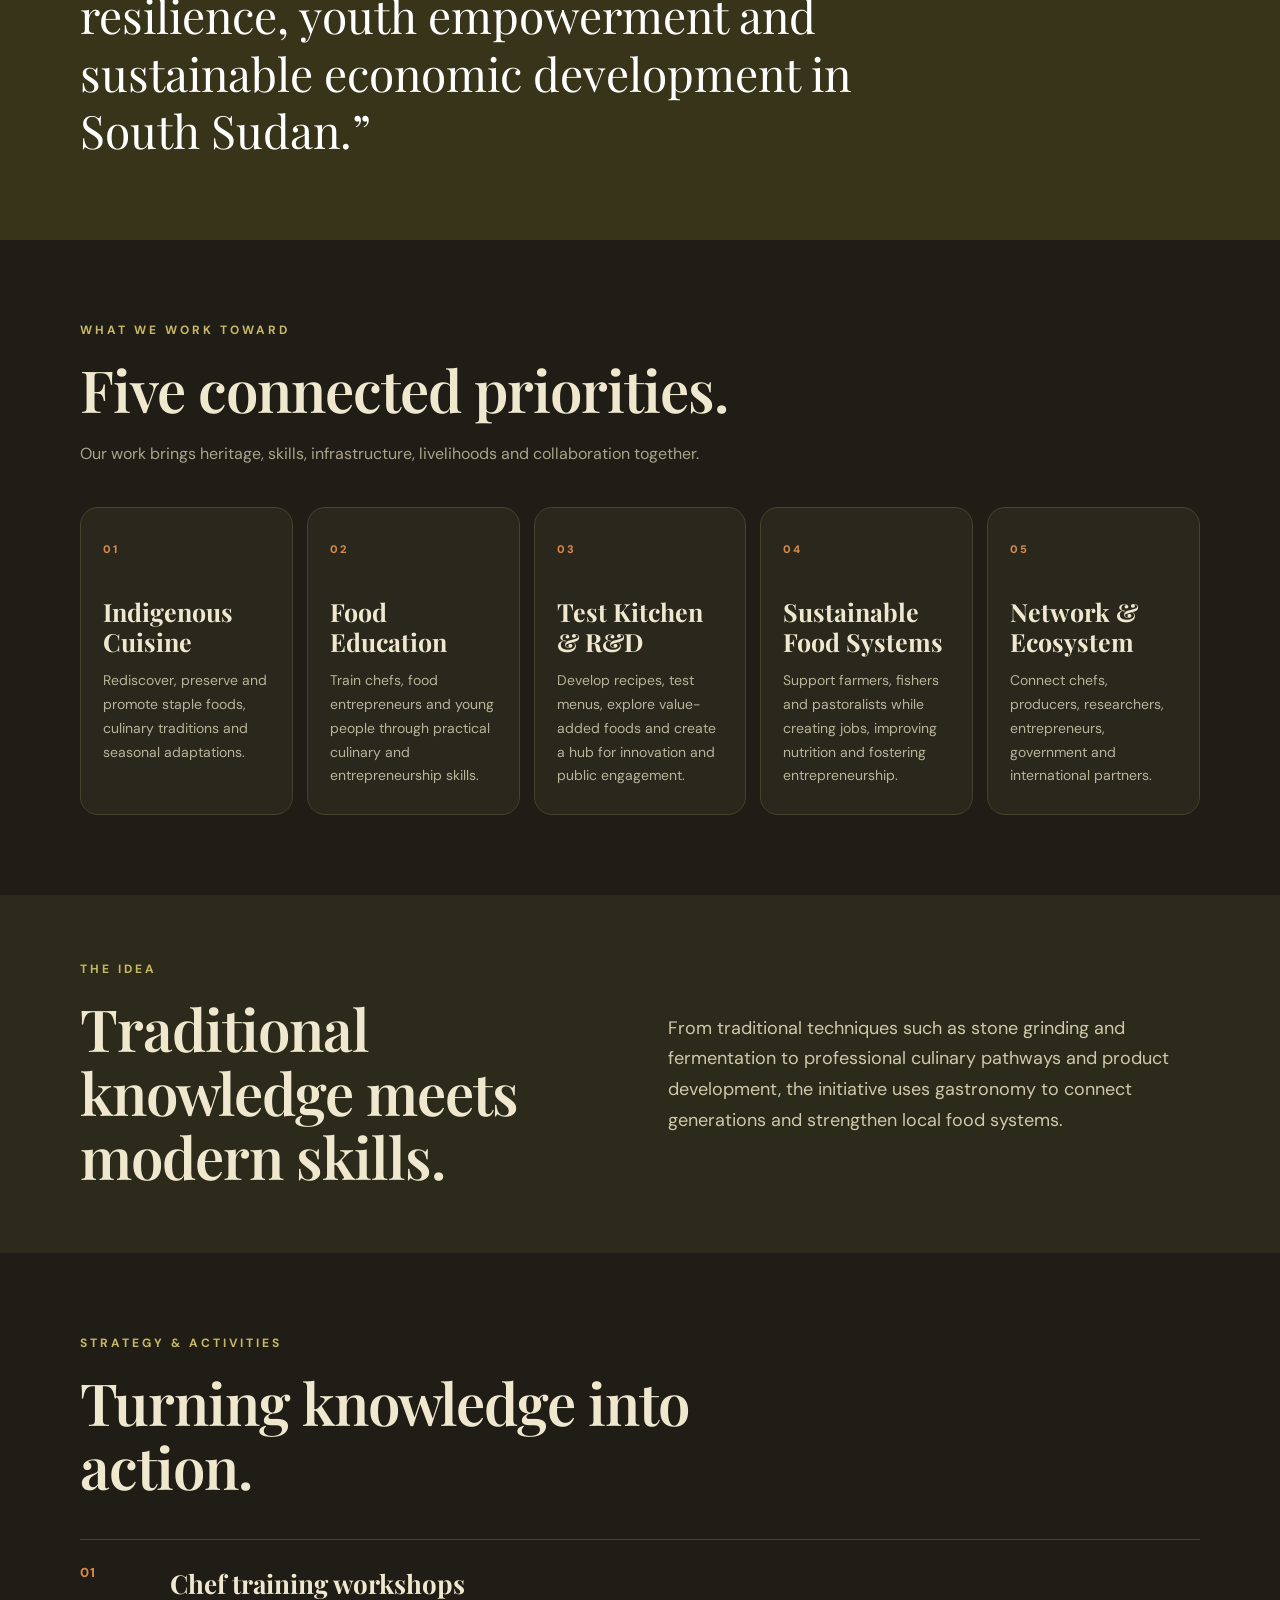
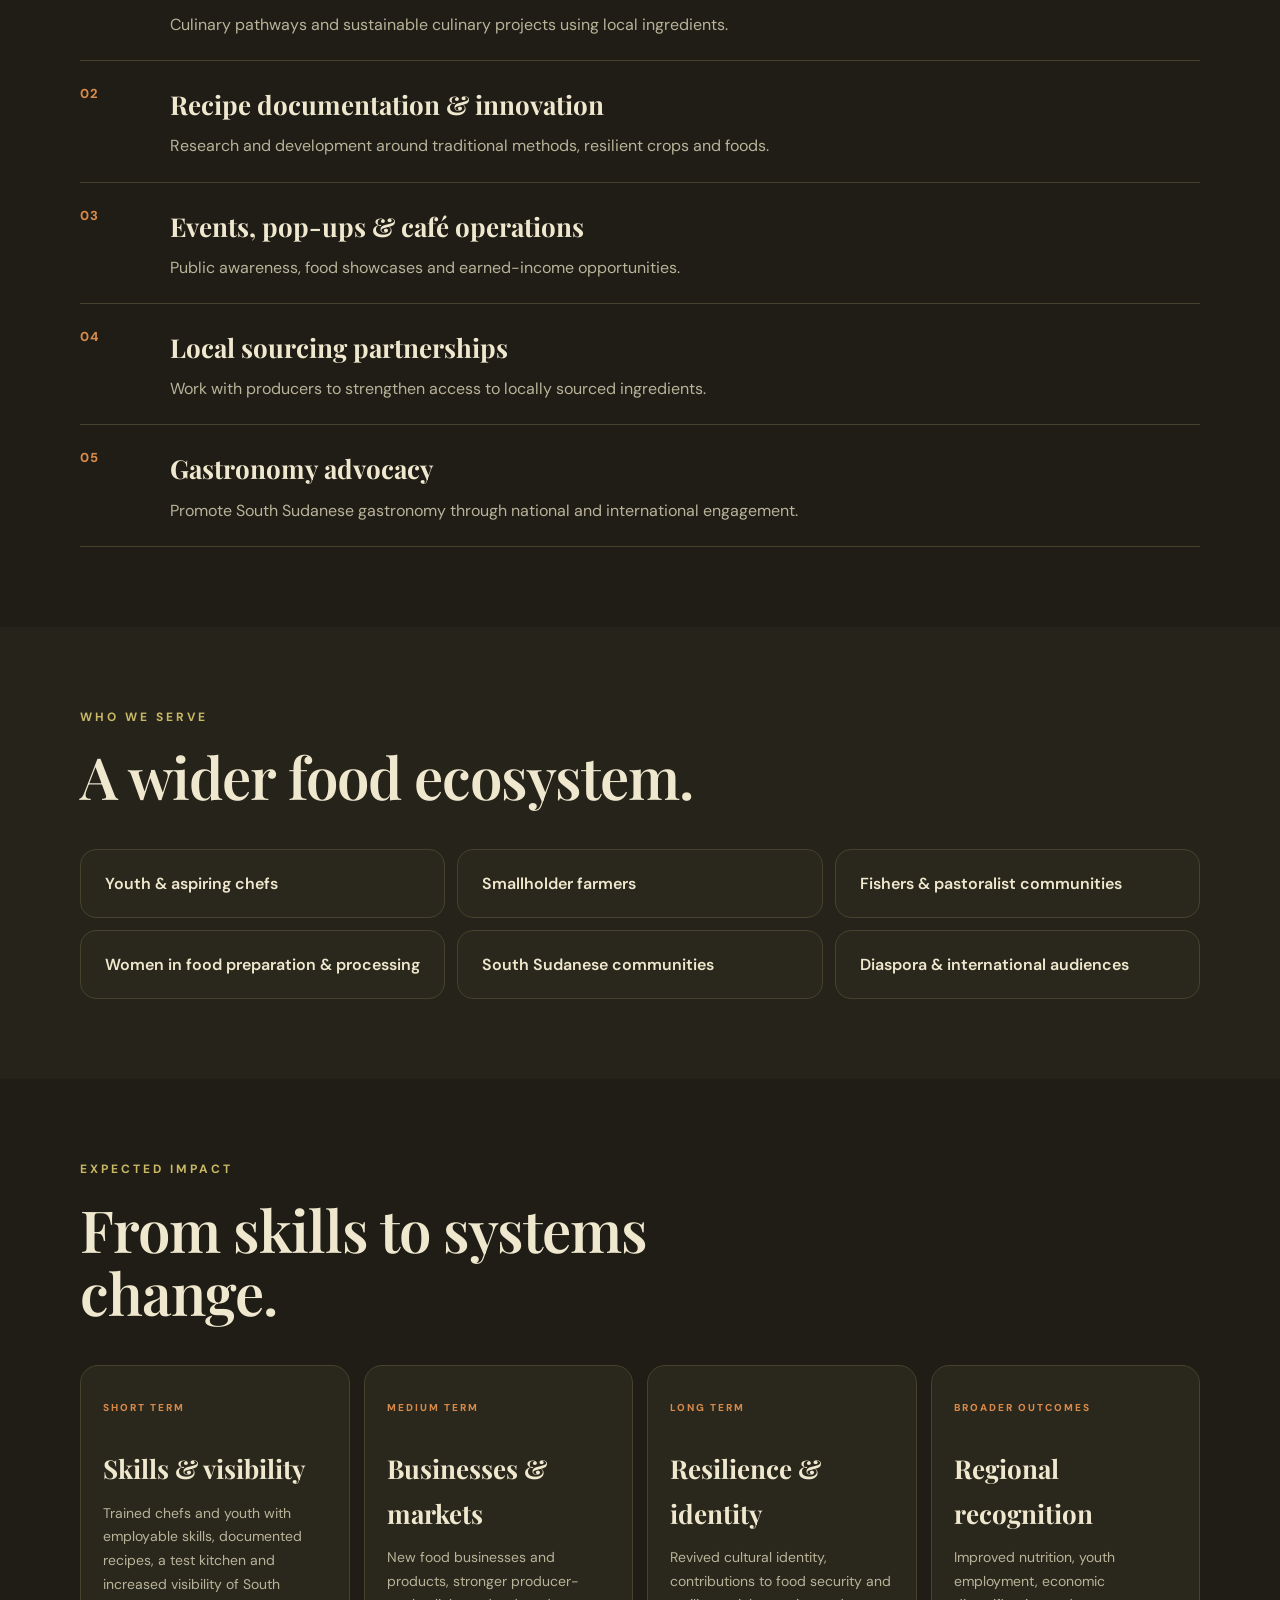
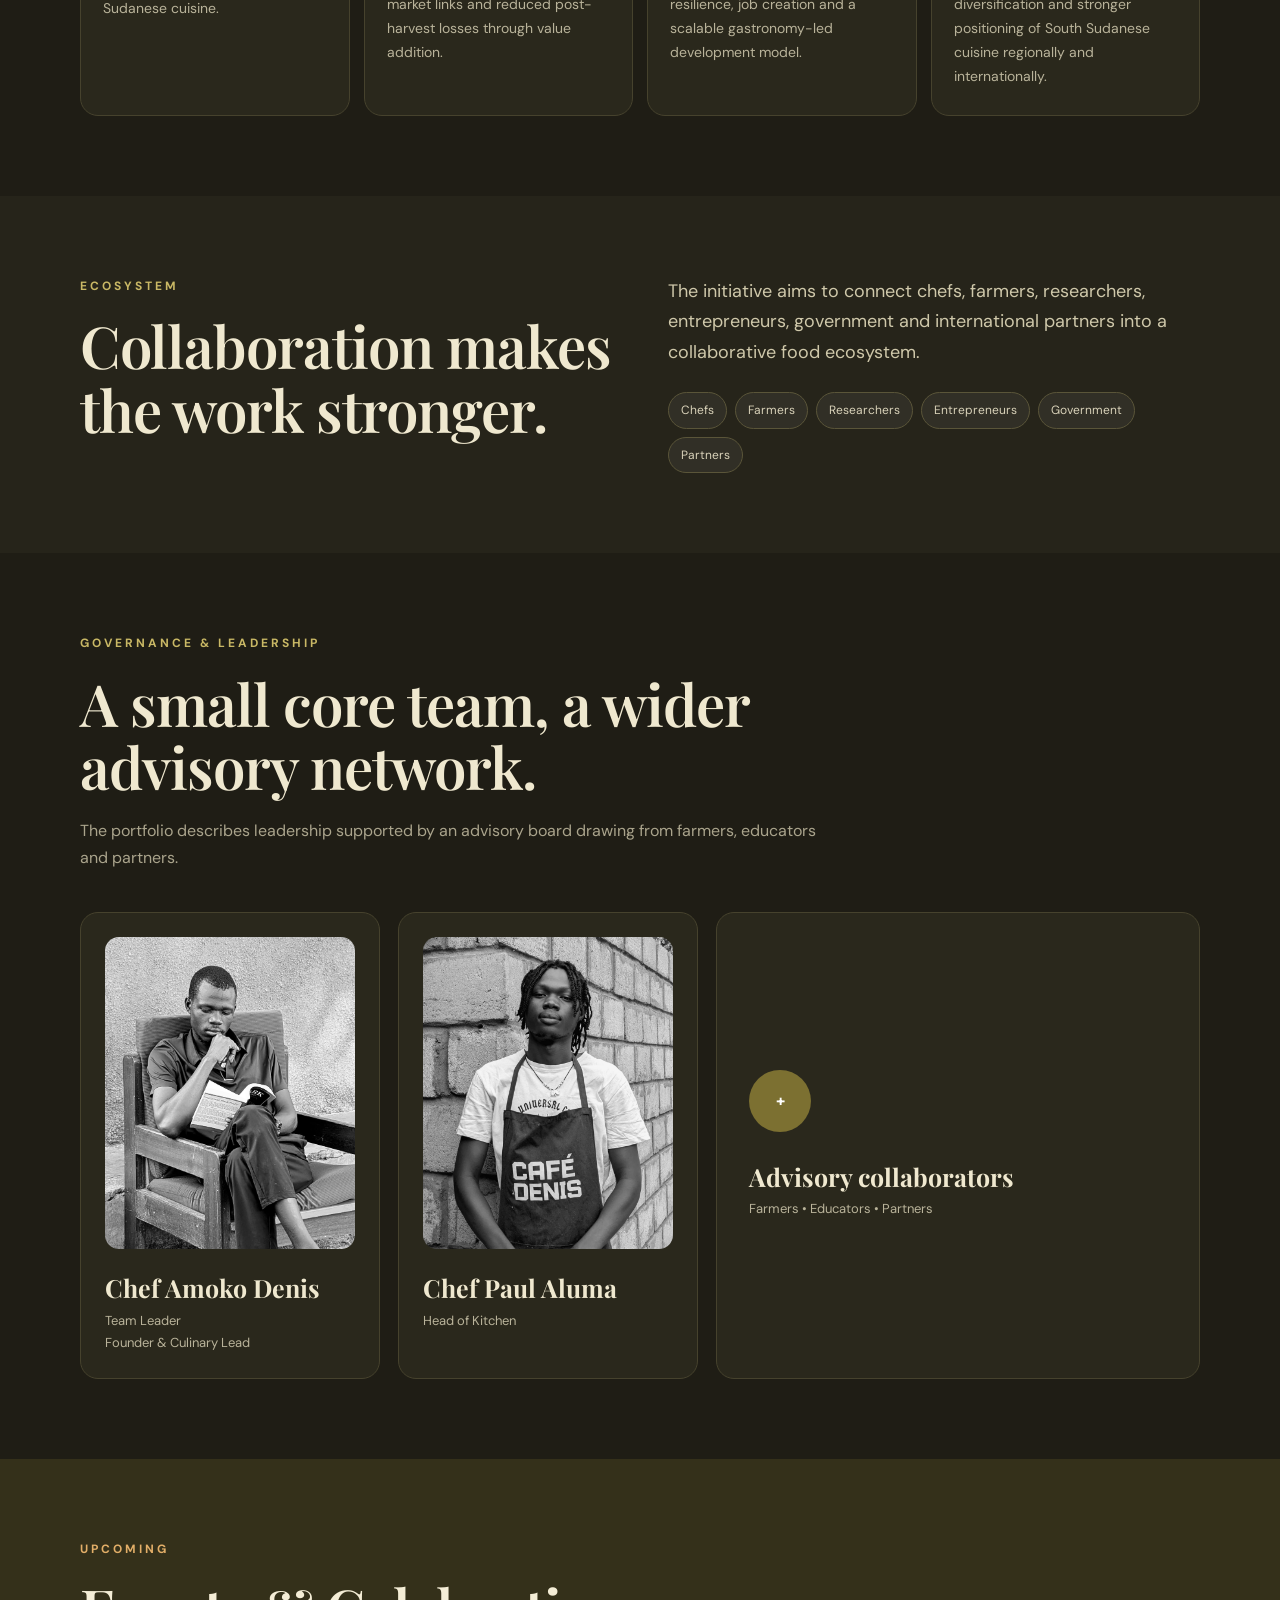
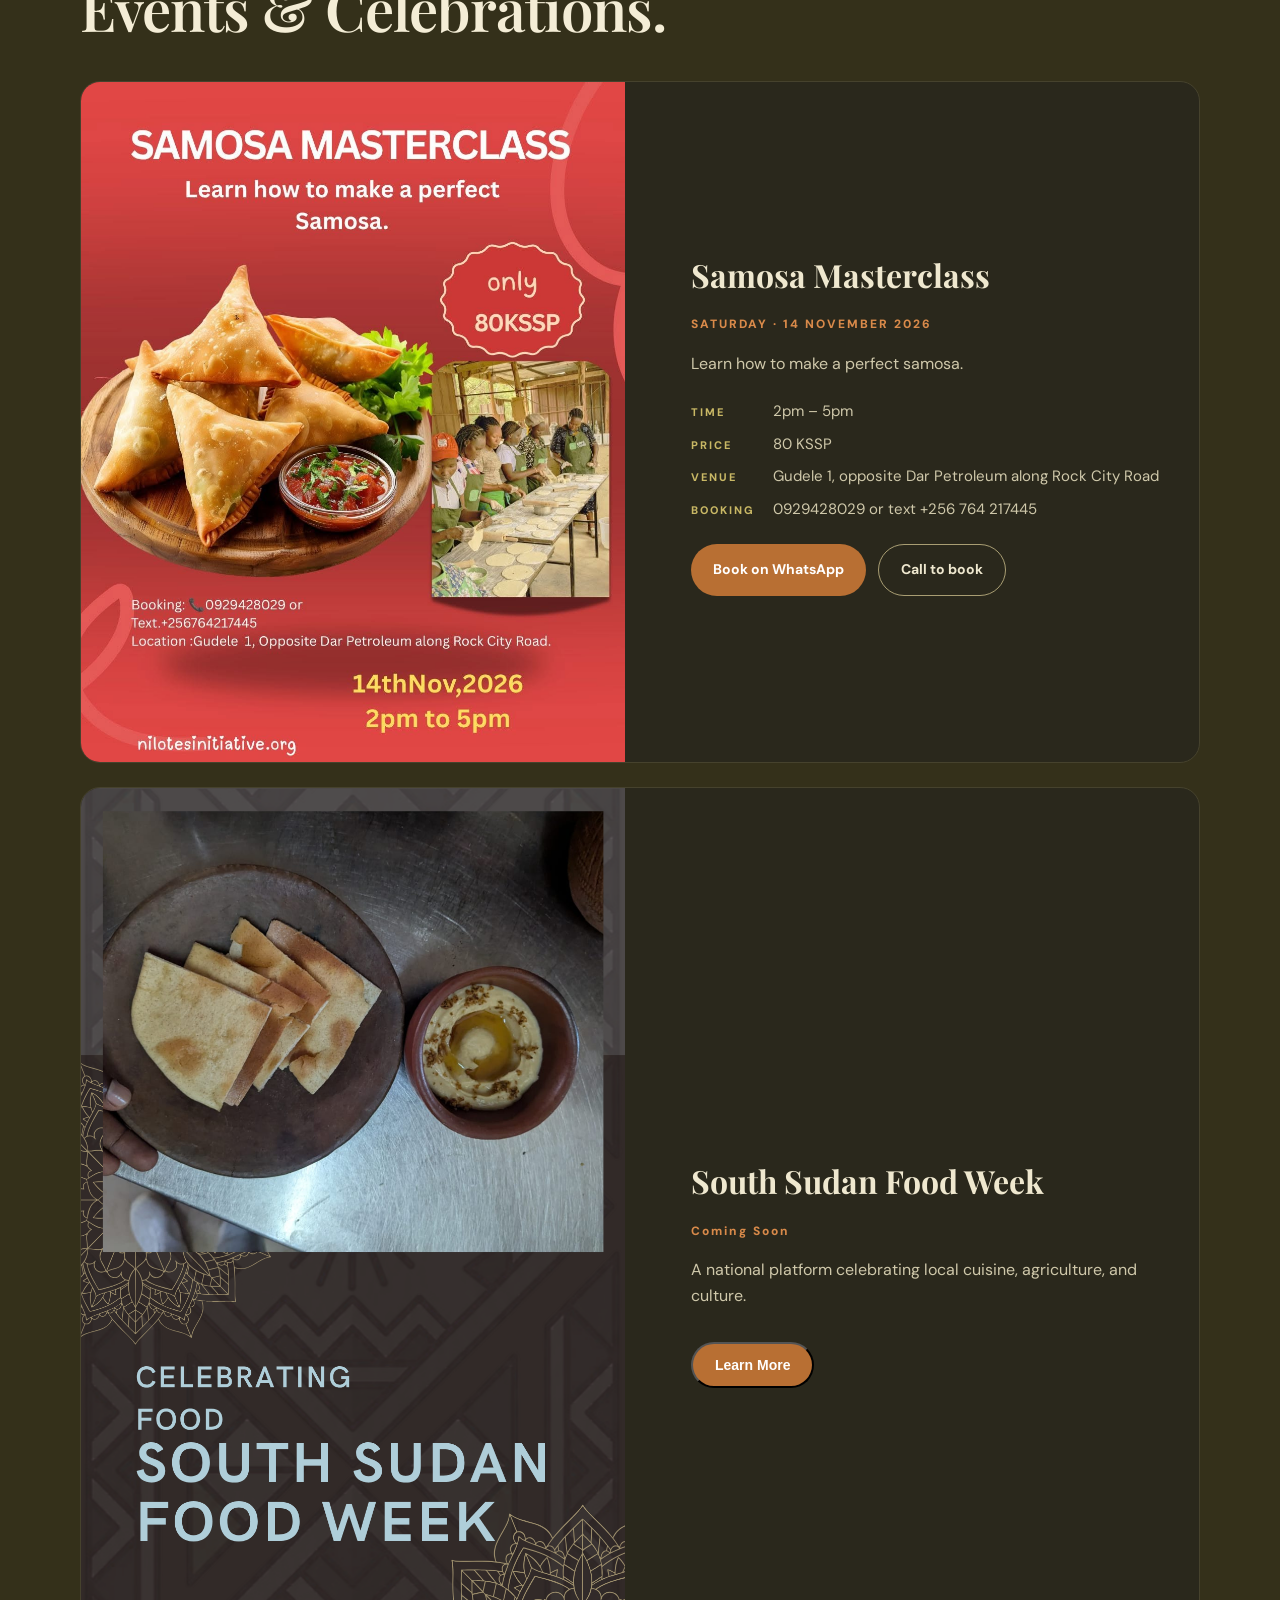
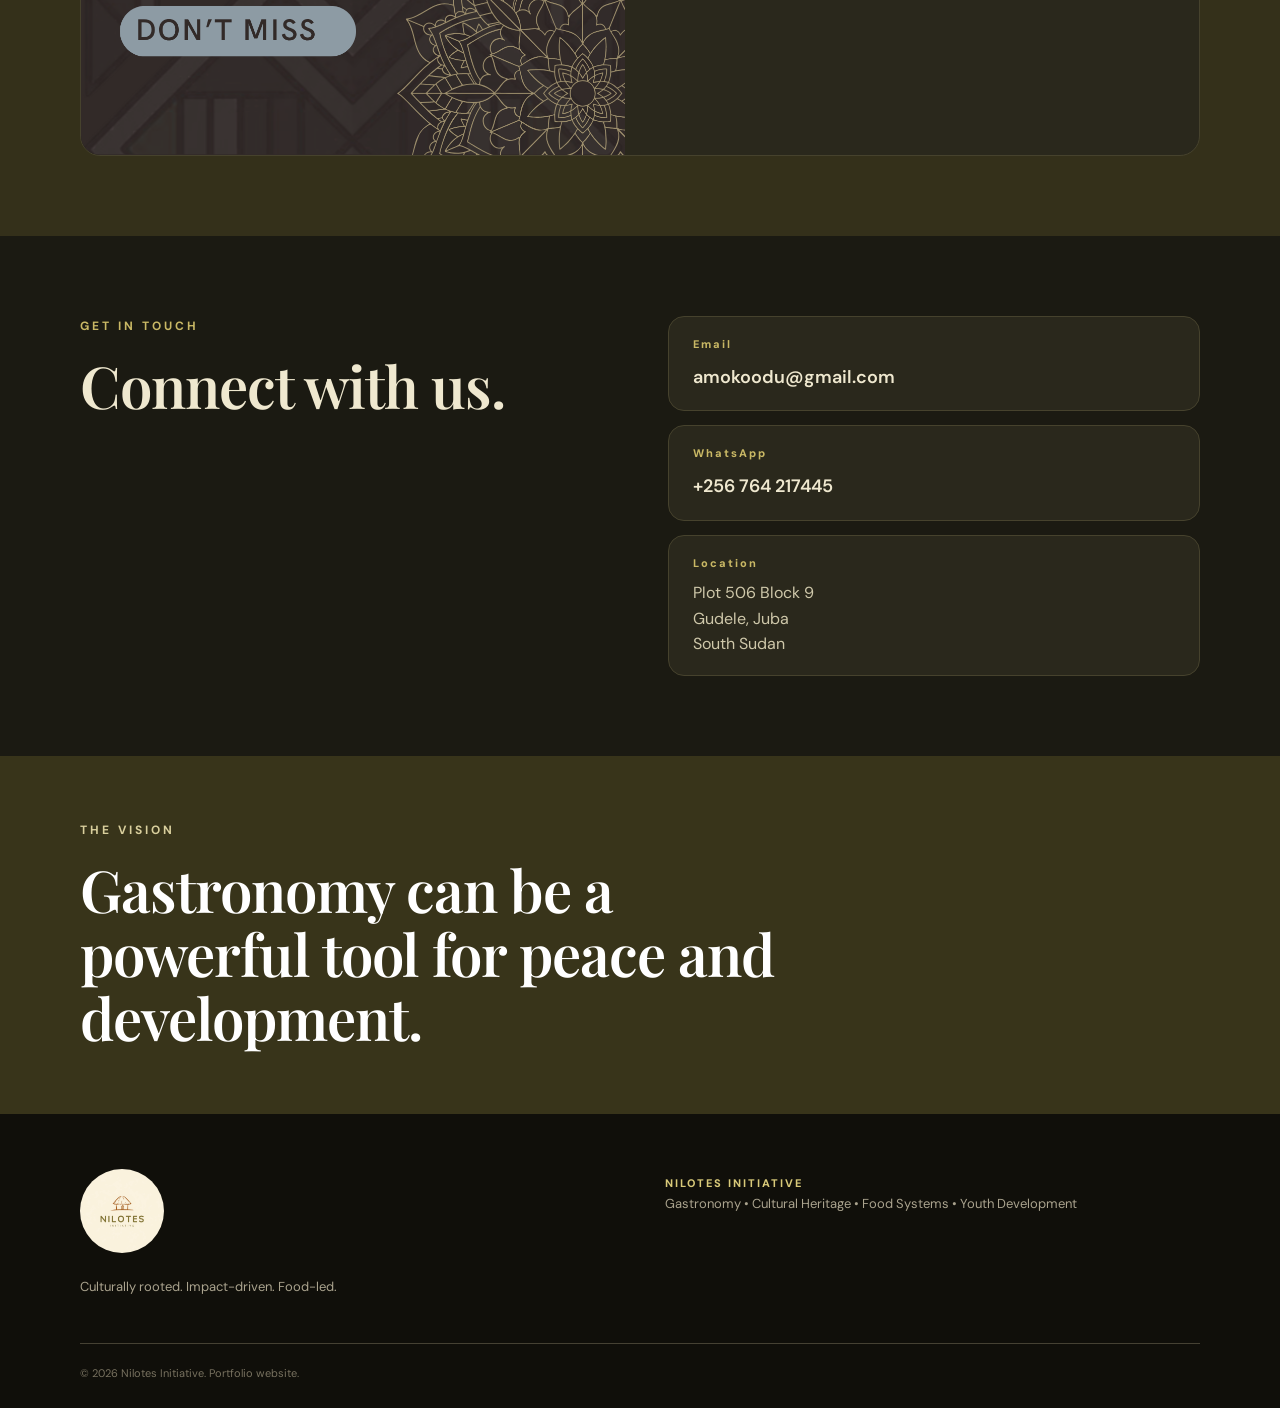
==== commit 59a763fe: "Apply dark theme, remove NI circle" ====
--- a/index.html
+++ b/index.html
@@ -42,7 +42,7 @@
       <div class="container hero-content">
         <a class="next-event" href="#events" data-until="2026-11-14">
           <span class="pulse"></span>
-          <span><strong>Next event:</strong> Samosa Masterclass · 14 Nov · Book now →</span>
+          <span><strong>Next event:</strong> Samosa Masterclass · 14 Nov · Book&nbsp;now&nbsp;→</span>
         </a>
                 <p class="eyebrow">CULTURE • FOOD • YOUTH • RESILIENCE</p>
         <h1>Rooted in heritage.<br><span>Growing through food.</span></h1>
@@ -81,7 +81,6 @@
 
     <section class="mission section dark-section" id="mission">
       <div class="container mission-grid">
-        <div class="mission-mark">NI</div>
         <div>
           <p class="eyebrow light">OUR MISSION</p>
           <blockquote>
--- a/style.css
+++ b/style.css
@@ -34,7 +34,7 @@
 .intro h2 em{color:var(--olive);font-style:normal}
 .lead-copy{font-size:18px;color:#5e594d}.lead-copy p+p{margin-top:22px}
 .dark-section{background:var(--olive-dark);color:white}
-.mission-grid{display:grid;grid-template-columns:180px 1fr;gap:56px;align-items:center}
+.mission-grid{display:grid;grid-template-columns:1fr;gap:56px;align-items:center}
 .mission-mark{width:145px;height:145px;border:1px solid rgba(255,255,255,.35);border-radius:50%;display:grid;place-items:center;font-family:"Playfair Display",serif;font-size:44px;color:#e5d99d}
 blockquote{font-family:"Playfair Display",serif;font-size:clamp(28px,4vw,46px);line-height:1.25;max-width:900px}
 .section-heading{max-width:760px;margin-bottom:40px}.section-heading>p:last-child{color:var(--muted);margin-top:18px;font-size:16px}
@@ -129,33 +129,54 @@
 .brand-text small{font-size:10px;letter-spacing:4.5px;font-weight:700;color:var(--terra);margin-top:6px}
 @media(max-width:700px){.brand-text strong{font-size:19px}.brand-text small{font-size:9px;letter-spacing:3.5px;margin-top:5px}}
 
-/* ---- Colour theme: Richer (deeper tones, dark hero and events) ---- */
-:root{--paper:#f1e9d2;--line:#cdbf96;--olive:#6a5f26;--olive-dark:#433d18;--terra:#9e521a;--terra-dark:#7c3f12;--muted:#645f4f}
-.site-header{background:rgba(241,233,210,.95)}
-.card,.person,.timeline-item{background:#e8dec0}
-.card:hover{background:#e0d4b0}
-.story-band{background:#d8caa0}
-.beneficiaries{background:#ebe2c5}
-.ecosystem{background:#e4d9b8}
-.contact{background:#ebe2c5}
-.beneficiary-grid div,.event-card,.contact-item,.person.advisory{background:#f6f0dd}
-.tag-row span{background:rgba(255,255,255,.3);border-color:#bcae84}
-.btn-light{background:#efe6cb}
-/* dark hero */
-.hero{background:linear-gradient(135deg,#2f2c14 0%,#433d18 55%,#2a2812 100%)}
-.hero:before,.hero:after{background:rgba(255,255,255,.04)}
-.hero h1{color:#f7f0dc}
+/* ---- Colour theme: Dark (deep olive and charcoal) ---- */
+:root{--ink:#efe8cf;--paper:#1f1d15;--line:#46422d;--olive:#c9b865;--olive-dark:#38341a;--terra:#d98a4a;--terra-dark:#b86f33;--muted:#aaa48c}
+body{background:#1f1d15;color:#efe8cf}
+.site-header{background:rgba(31,29,21,.95);border-bottom-color:#3a3726}
+.nav{color:#d9d2b9}
+.brand-text strong{color:#efe8cf}
+.brand-text small{color:#d98a4a}
+.menu-toggle{color:#efe8cf}
+.hero{background:linear-gradient(135deg,#2a2812 0%,#3a3616 55%,#1f1d15 100%)}
+.hero:before,.hero:after{background:rgba(255,255,255,.035)}
+.hero h1{color:#f4edd6}
 .hero h1 span{color:#e2ae68}
-.hero .eyebrow{color:#d9cf9d}
-.hero-text{color:#ddd5b6}
-.hero .btn-ghost{border-color:#d9cf9d;color:#f7f0dc}
-.hero .btn-ghost:hover{background:#f7f0dc;color:#2f2c14}
-.hero .btn-primary{background:#c06f2a}
-.scroll-note{color:#cfc79a}
-.next-event{background:rgba(255,255,255,.08);border-color:rgba(217,207,157,.4);color:#f1e9d2}
+.hero-text,.lead-copy,.story-grid>p,.ecosystem-copy{color:#cfc8aa}
+.scroll-note{color:#a59f88}
+.btn-primary{background:#b86f33;color:#fff}
+.btn-primary:hover{background:#9c5b27}
+.btn-ghost{border-color:#a99e73;color:#efe8cf}
+.btn-ghost:hover{background:#efe8cf;color:#1f1d15}
+.next-event{background:rgba(255,255,255,.07);border-color:rgba(217,207,157,.35);color:#efe8cf}
 .next-event strong{color:#e2ae68}
 .next-event .pulse{background:#e2ae68}
-/* dark events */
-.events{background:#3a3616}
-.events h2{color:#f7f0dc}
+.dark-section{background:#38341a}
+.card,.person,.timeline-item{background:#2a281c;border-color:#46422d}
+.card:hover{background:#322f21;box-shadow:inset 0 3px 0 #d98a4a}
+.card p,.program p,.timeline-item p,.person p{color:#b9b39a}
+.story-band{background:#2c2a1b}
+.beneficiaries,.ecosystem{background:#26241a}
+.beneficiary-grid div,.person.advisory,.contact-item,.event-card{background:#2a281c;border-color:#46422d;color:#efe8cf}
+.tag-row span{background:rgba(255,255,255,.05);border-color:#5a5539;color:#d9d2b9}
+.events{background:#34301a}
+.events h2{color:#f4edd6}
 .events .eyebrow{color:#e2ae68}
+.contact{background:#1b1a12}
+.event-info h3{color:#efe8cf}
+.event-description,.event-details li,.location-text{color:#cfc8aa}
+.event-details strong{color:#c9b865}
+.contact-link{color:#efe8cf}
+.contact-link:hover{color:#e2ae68}
+.cta{background:#38341a}
+.btn-light{background:#efe8cf;color:#1f1d15}
+.footer{background:#100f0a}
+.program-list,.program{border-color:#46422d}
+.person .initials{background:#7c7031}
+.modal-content{background:#2a281c;border:1px solid #46422d}
+.modal-content h2,.modal-content h3{color:#efe8cf}
+.modal-content p{color:#cfc8aa}
+.modal-note{background:#34301a}
+.close{color:#a59f88}
+.close:hover{color:#efe8cf}
+
+@media(max-width:700px){.scroll-note{display:none}}
